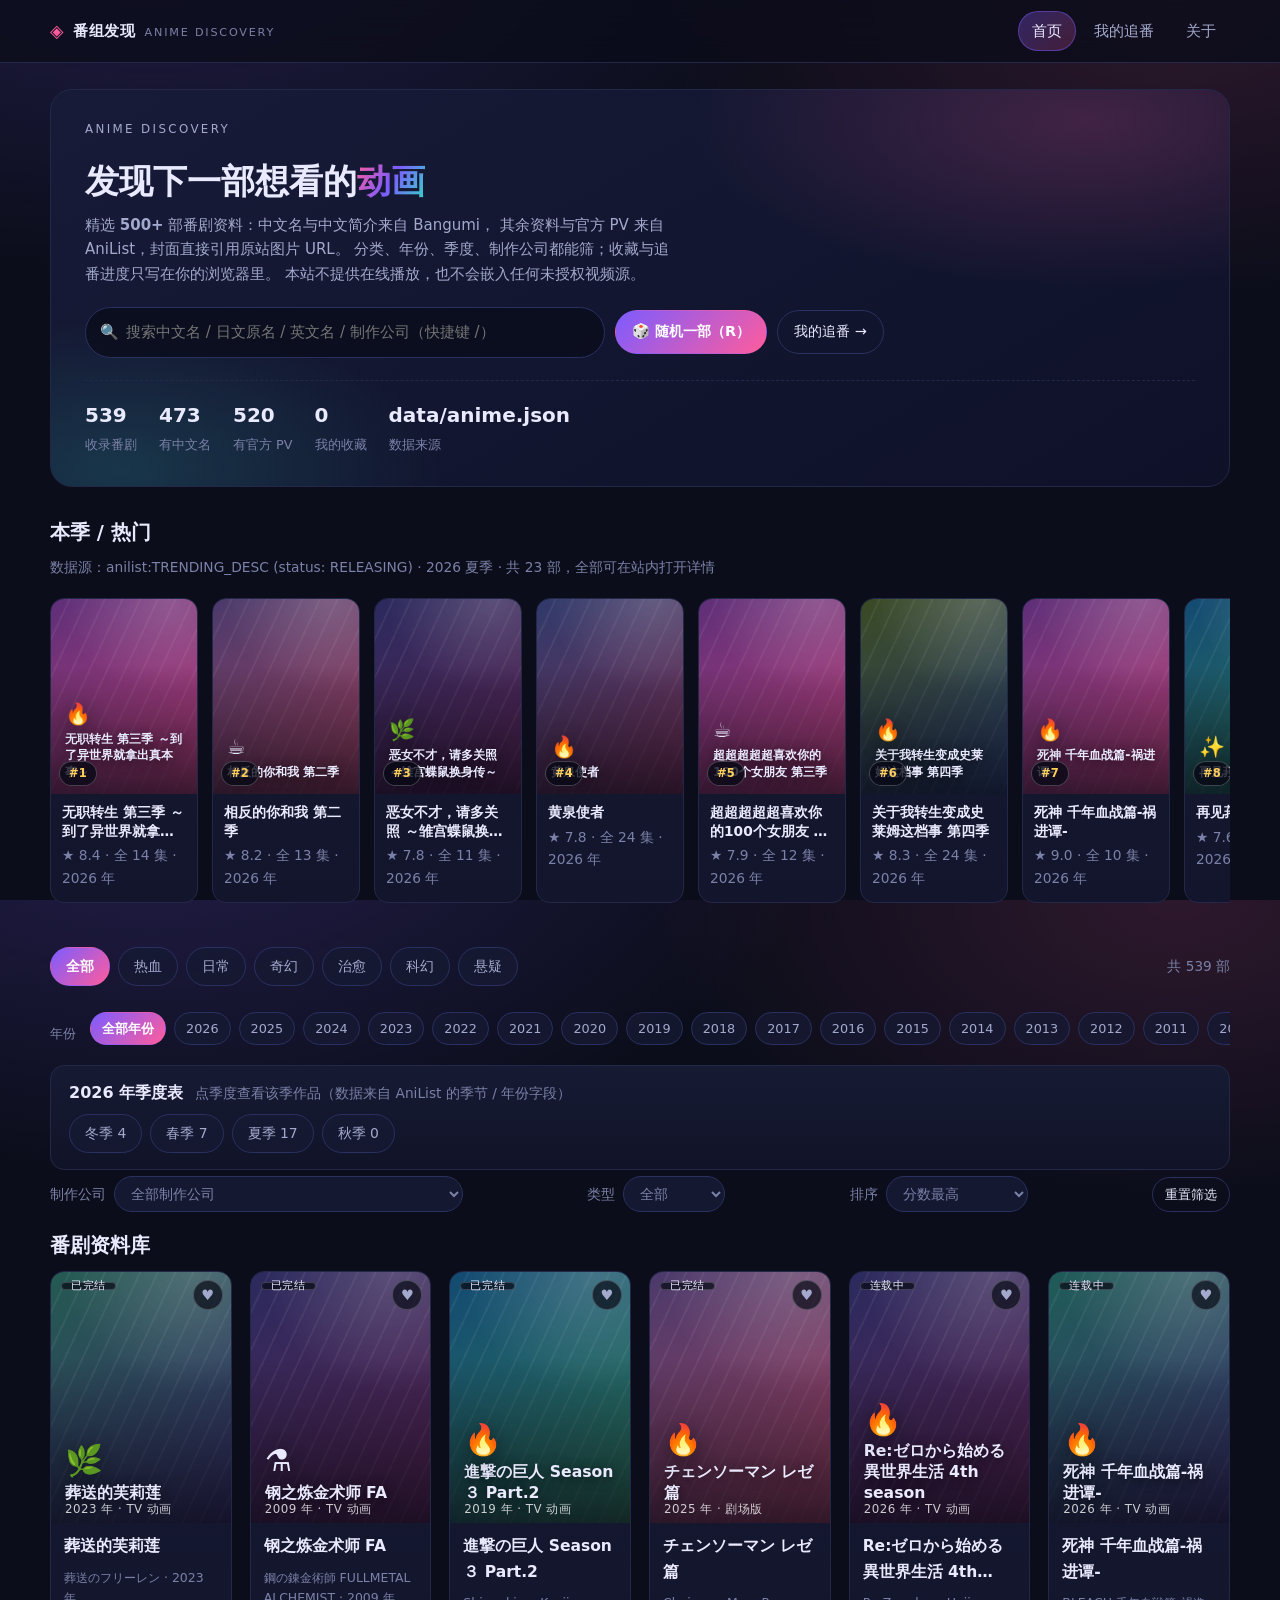
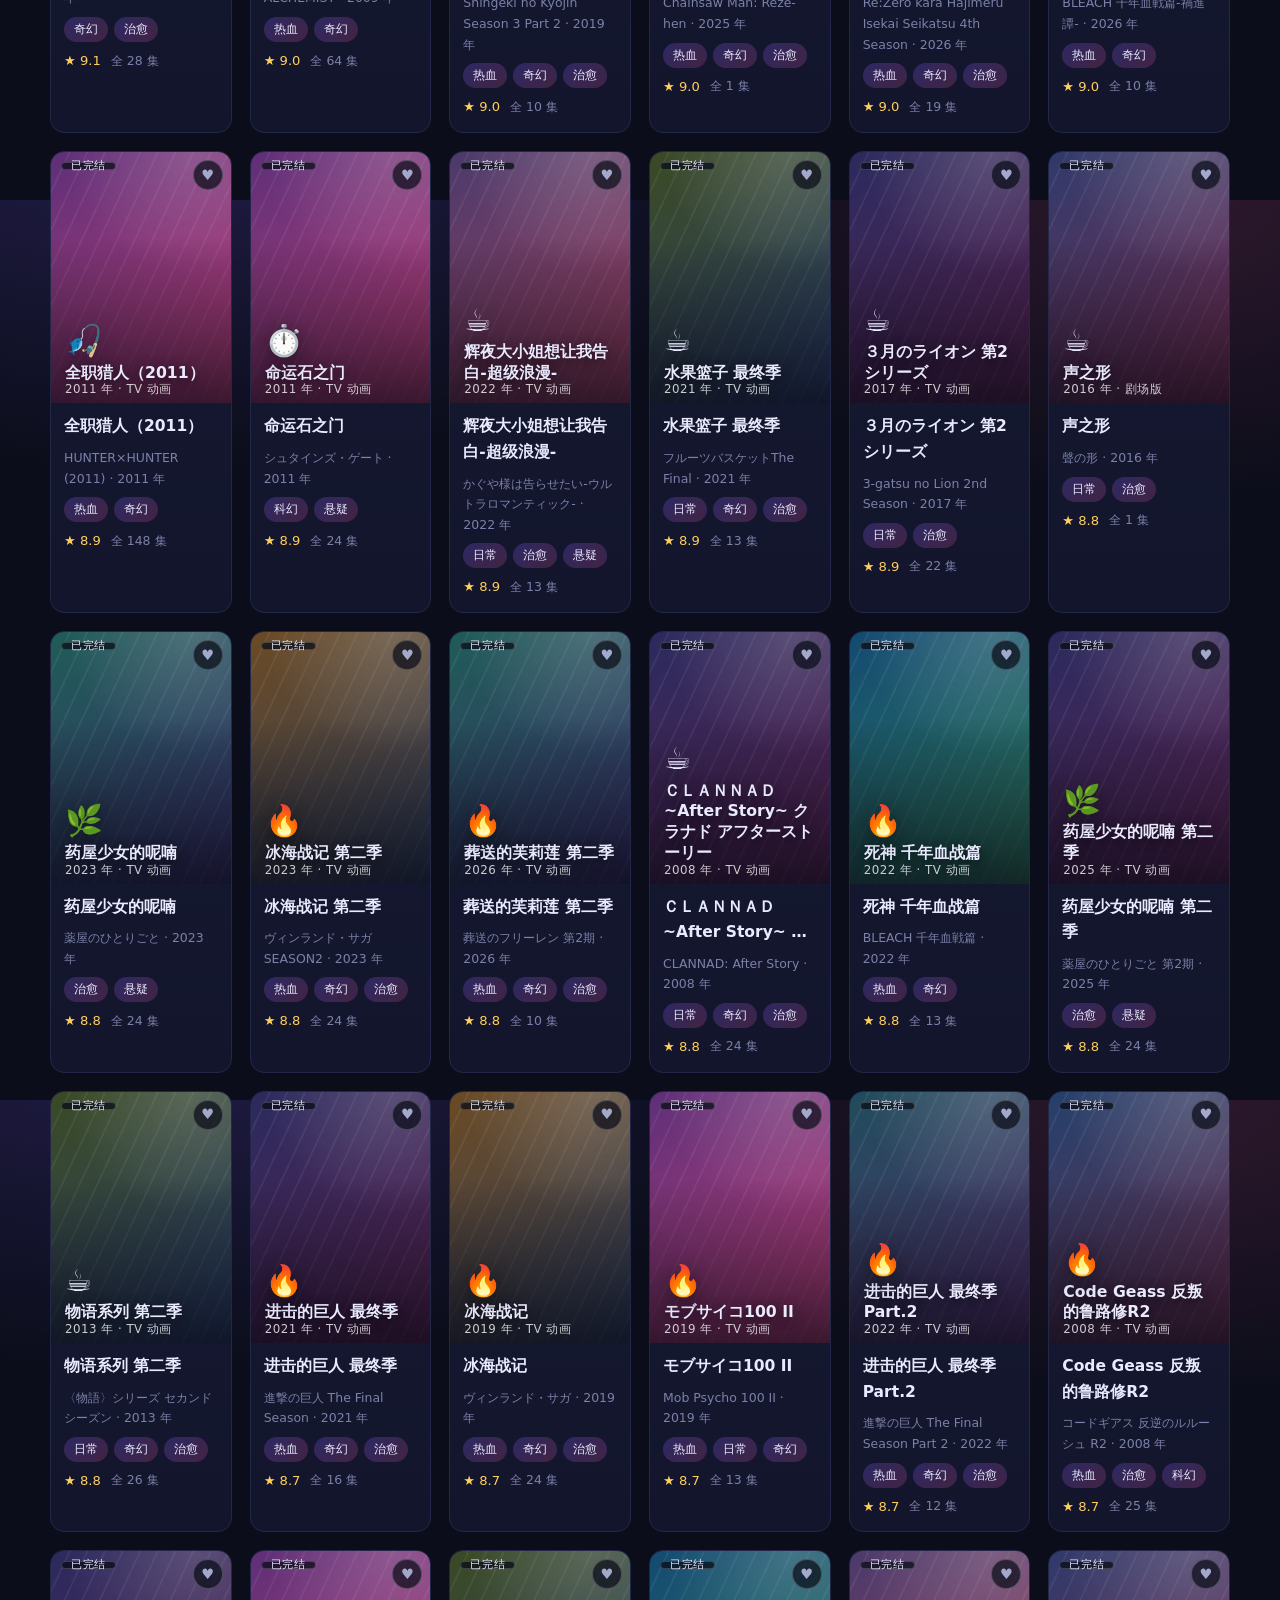
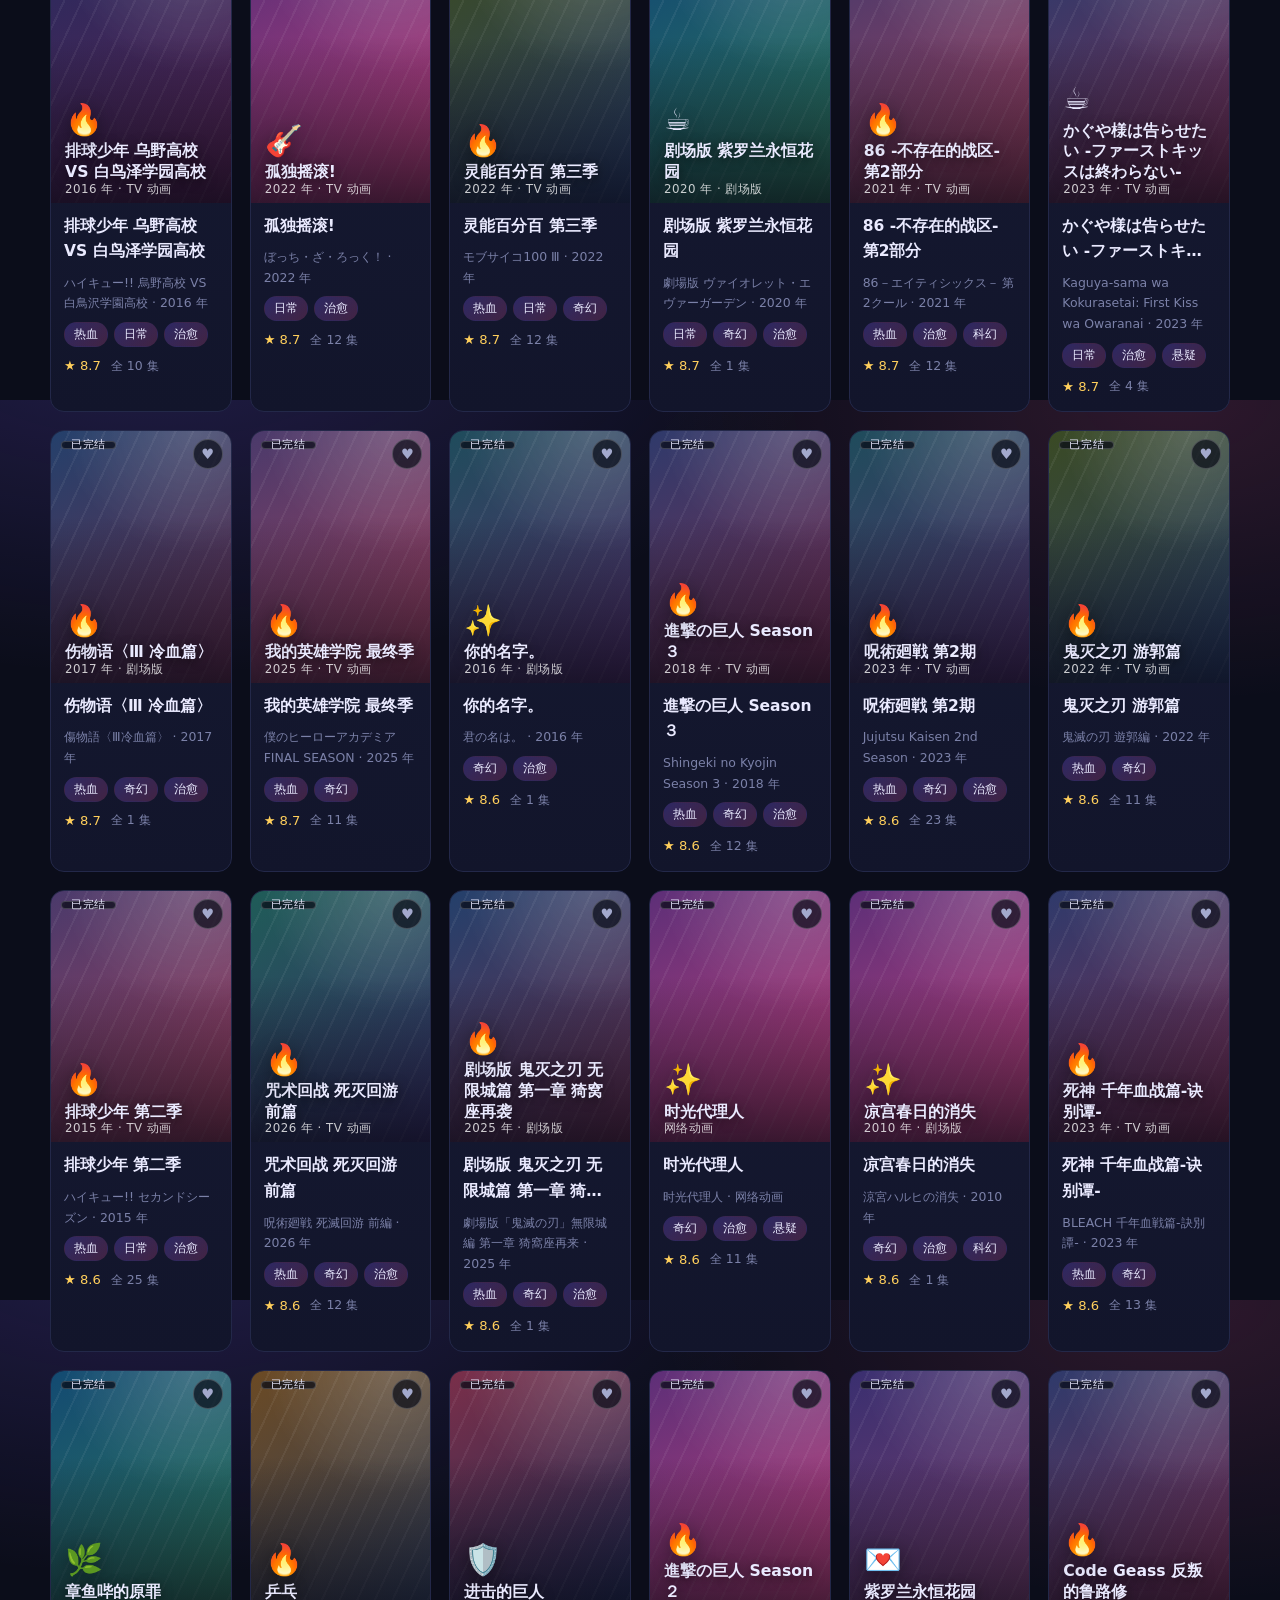
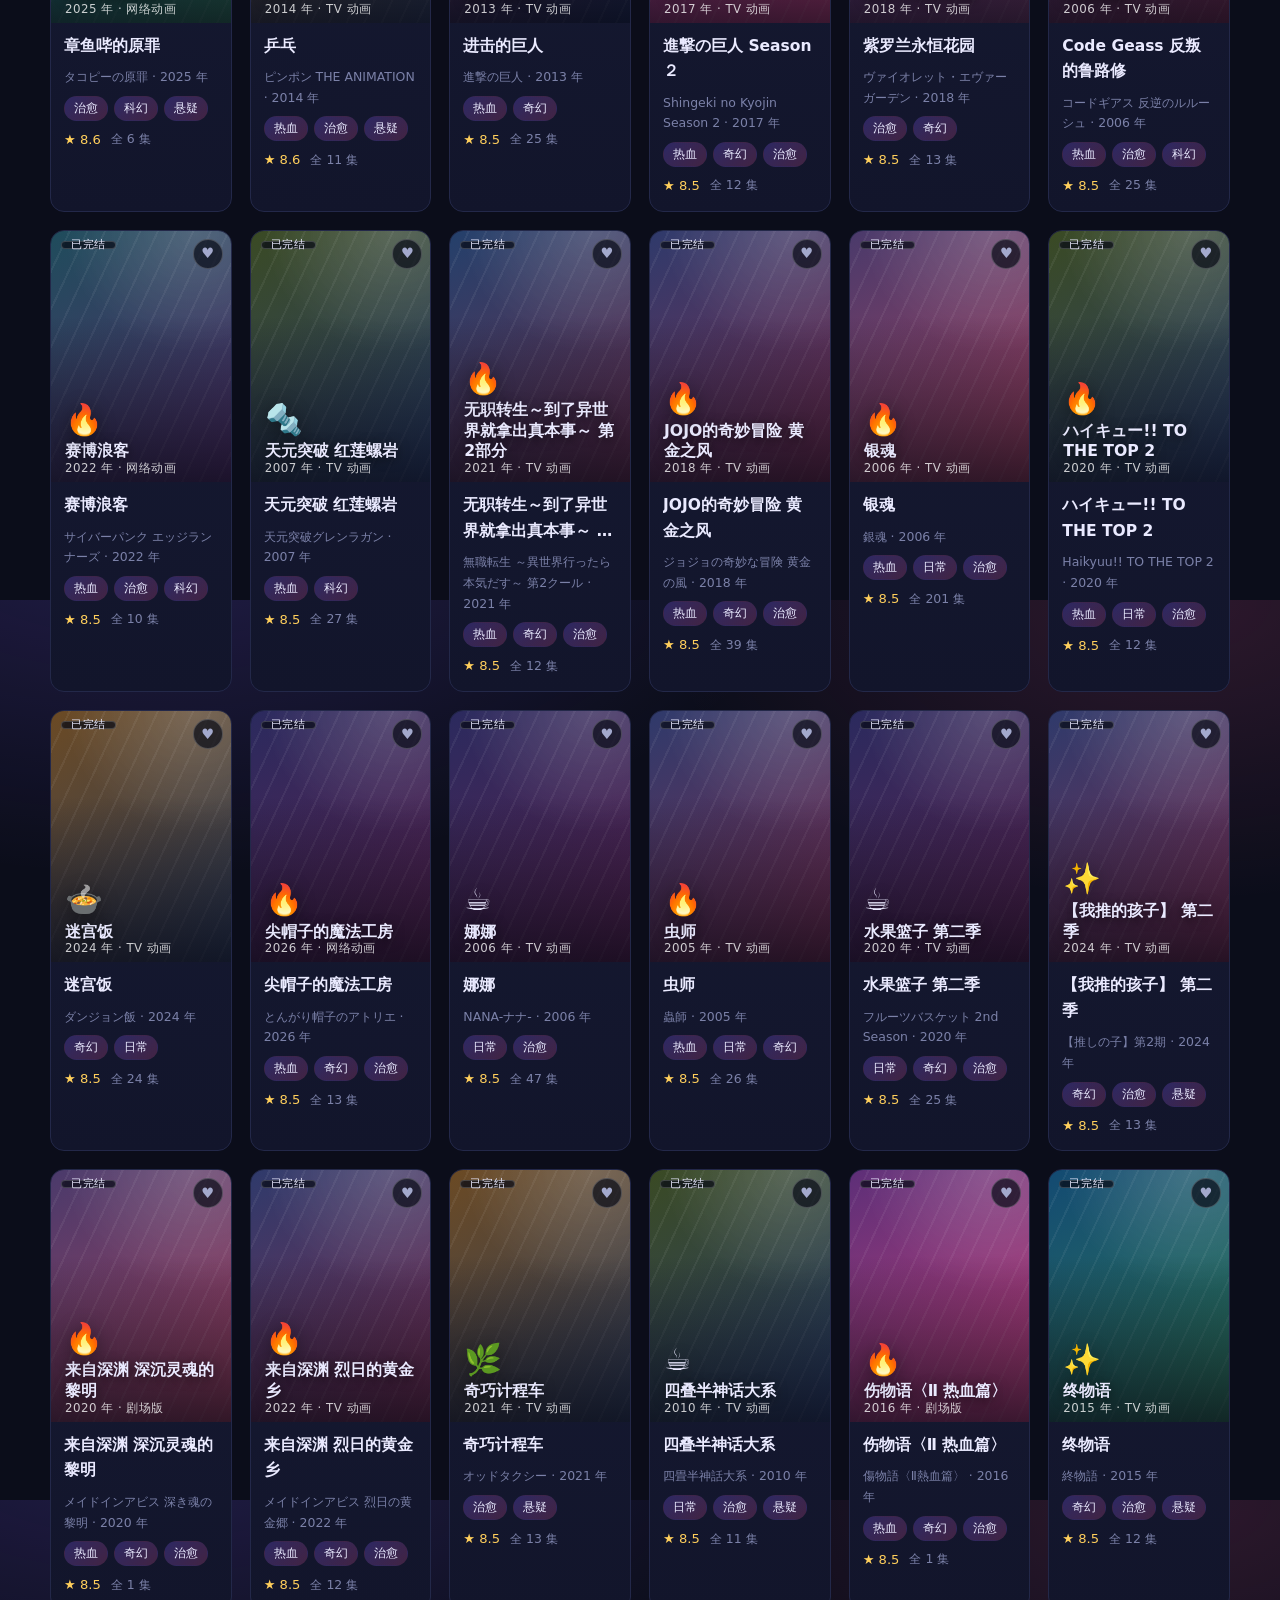
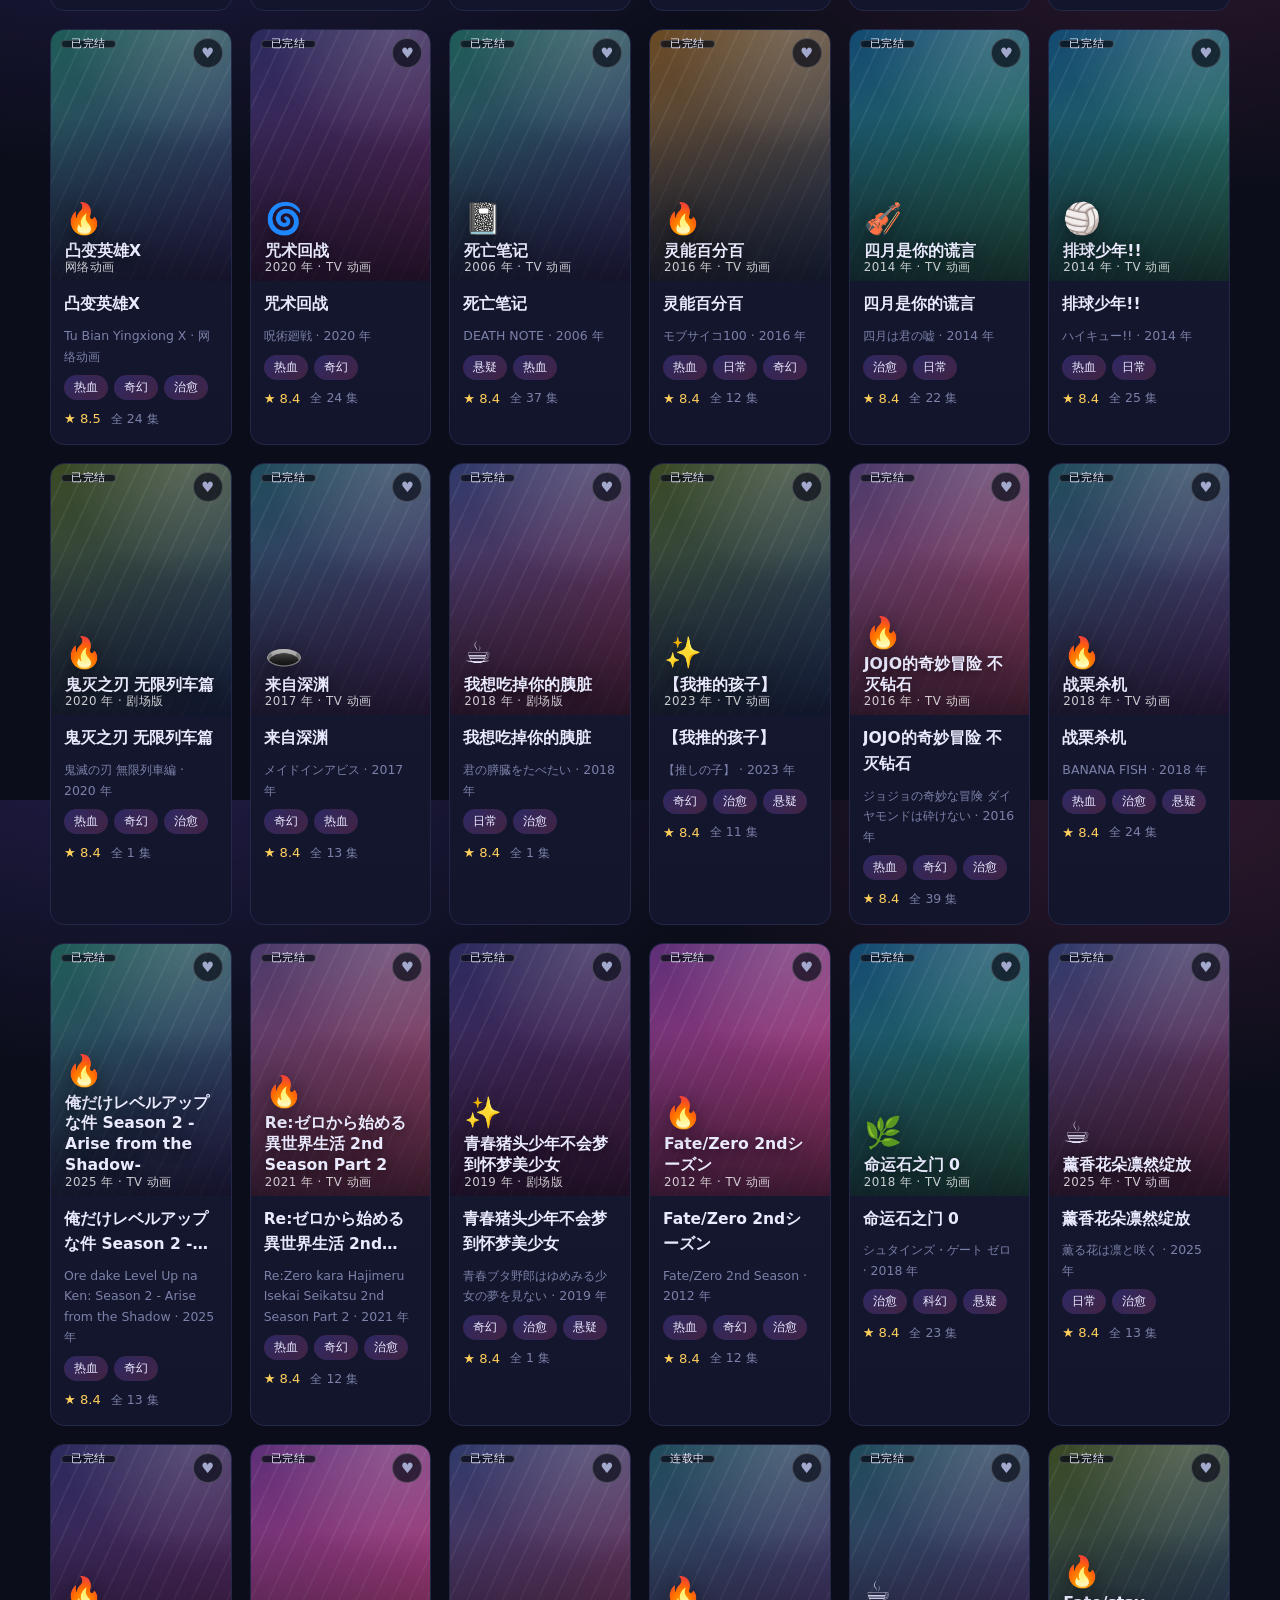
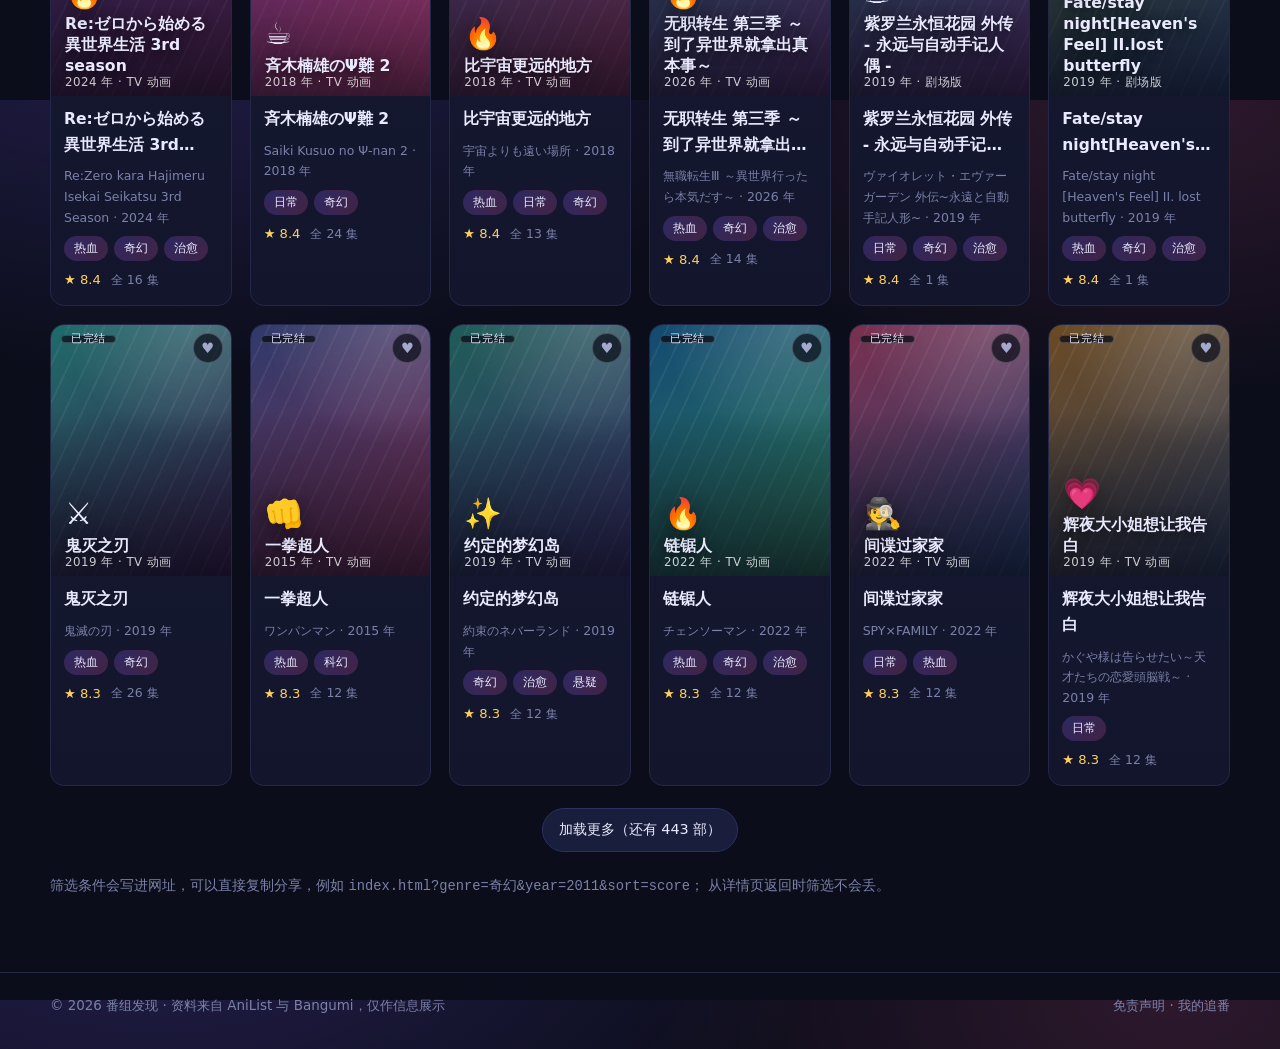
==== outputs/anime-discovery/index.html @ 5e6ad981 "chore: 静态资源加版本号，避免 CDN/浏览器缓存导致新旧资源混用" ====
<!DOCTYPE html>
<html lang="zh-CN">
<head>
<meta charset="utf-8">
<meta name="viewport" content="width=device-width, initial-scale=1">
<title>番组发现 AnimeDiscovery · 动漫发现与追番记录</title>
<meta name="description" content="纯信息展示的番剧发现站：500+ 部精选番剧资料、本季热门、年份轴与季度表、按分类和制作公司筛选，收藏与追番进度只保存在你自己的浏览器里。资料来自 AniList 与 Bangumi，本站不提供任何在线播放。">
<link rel="stylesheet" href="assets/css/style.css?v=20260914">
<link rel="icon" href="data:image/svg+xml,<svg xmlns='http://www.w3.org/2000/svg' viewBox='0 0 32 32'><text y='26' font-size='26'>🌸</text></svg>">
</head>
<body data-page="home">

<header class="site-header">
  <div class="wrap header-inner">
    <a class="brand" href="index.html">
      <span class="brand-mark">◈</span>番组发现
      <span class="brand-sub">Anime Discovery</span>
    </a>
    <nav class="site-nav" aria-label="主导航">
      <a href="index.html" data-nav="home">首页</a>
      <a href="mylist.html" data-nav="mylist">我的追番<span class="mylist-badge" data-fav-count style="display:none">0</span></a>
      <a href="about.html" data-nav="about">关于</a>
    </nav>
  </div>
</header>

<main class="wrap">

  <section class="hero">
    <p class="eyebrow">Anime Discovery</p>
    <h1>发现下一部想看的<span>动画</span></h1>
    <p>
      精选 <strong id="statTotalInline">500+</strong> 部番剧资料：中文名与中文简介来自 Bangumi，
      其余资料与官方 PV 来自 AniList，封面直接引用原站图片 URL。
      分类、年份、季度、制作公司都能筛；收藏与追番进度只写在你的浏览器里。
      本站不提供在线播放，也不会嵌入任何未授权视频源。
    </p>

    <div class="search-row">
      <div class="search-box" id="searchBox">
        <span class="icon" aria-hidden="true">🔍</span>
        <input id="searchInput" type="search" autocomplete="off"
               placeholder="搜索中文名 / 日文原名 / 英文名 / 制作公司（快捷键 /）" aria-label="搜索番剧">
        <button class="search-clear" id="searchClear" type="button" aria-label="清除搜索">✕</button>
      </div>
      <button class="btn btn-primary" id="randomBtn" type="button">🎲 随机一部（R）</button>
      <a class="btn btn-ghost" href="mylist.html">我的追番 →</a>
    </div>

    <div class="hero-stats">
      <div><strong id="statTotal">—</strong><span>收录番剧</span></div>
      <div><strong id="statCn">—</strong><span>有中文名</span></div>
      <div><strong id="statPv">—</strong><span>有官方 PV</span></div>
      <div><strong id="statFav">0</strong><span>我的收藏</span></div>
      <div><strong id="statData">—</strong><span>数据来源</span></div>
    </div>
  </section>

  <section id="trendingSection" hidden>
    <div class="section-head">
      <div>
        <h2>本季 / 热门</h2>
        <p class="faint" id="trendingMeta">—</p>
      </div>
    </div>
    <div class="trend-strip" id="trendingStrip"></div>
  </section>

  <section id="continueSection" hidden>
    <div class="section-head">
      <div>
        <h2>继续看</h2>
        <p class="faint">按最近的观看进度排序</p>
      </div>
      <a class="btn btn-sm btn-ghost" href="mylist.html">全部进度</a>
    </div>
    <div class="mylist-grid" id="continueGrid"></div>
  </section>

  <section class="browse">
    <div class="toolbar">
      <div class="chips" id="categoryChips" role="group" aria-label="分类筛选"></div>
      <div class="select-wrap">
        <span id="resultCount">—</span>
      </div>
    </div>

    <div class="toolbar">
      <div class="chip-row-label">年份</div>
      <div class="chips chips-scroll" id="yearAxis" role="group" aria-label="按年份筛选"></div>
    </div>

    <div class="season-board card" id="seasonBoard" hidden>
      <div class="season-board-head">
        <h3 id="seasonBoardTitle">季度表</h3>
        <span class="faint">点季度查看该季作品（数据来自 AniList 的季节 / 年份字段）</span>
      </div>
      <div class="chips" id="seasonChips" role="group" aria-label="按季度筛选"></div>
    </div>

    <div class="toolbar toolbar-filters">
      <div class="select-wrap">
        <label class="faint" for="studioSelect">制作公司</label>
        <select id="studioSelect"><option value="">全部制作公司</option></select>
      </div>
      <div class="select-wrap">
        <label class="faint" for="formatSelect">类型</label>
        <select id="formatSelect">
          <option value="">全部</option>
          <option value="TV">TV 动画</option>
          <option value="MOVIE">剧场版</option>
          <option value="ONA">网络动画</option>
        </select>
      </div>
      <div class="select-wrap">
        <label class="faint" for="sortSelect">排序</label>
        <select id="sortSelect">
          <option value="score">分数最高</option>
          <option value="popularity">热度最高</option>
          <option value="year-desc">年份（新→旧）</option>
          <option value="year-asc">年份（旧→新）</option>
          <option value="name">名称（中文）</option>
          <option value="episodes">集数最多</option>
        </select>
      </div>
      <button class="btn btn-sm btn-ghost" id="resetBtn" type="button">重置筛选</button>
    </div>
  </section>

  <h2 class="section-head" style="margin:22px 0 12px">番剧资料库</h2>
  <div class="poster-grid" id="posterGrid" aria-live="polite"></div>
  <div class="load-more-wrap">
    <button class="btn" id="loadMoreBtn" type="button" hidden>加载更多</button>
  </div>

  <p class="faint" style="margin-top:22px">
    筛选条件会写进网址，可以直接复制分享，例如
    <code>index.html?genre=奇幻&amp;year=2011&amp;sort=score</code>；
    从详情页返回时筛选不会丢。
  </p>
</main>

<footer class="site-footer">
  <div class="wrap footer-inner">
    <span>© <span data-year>2026</span> 番组发现 · 资料来自 AniList 与 Bangumi，仅作信息展示</span>
    <span><a href="about.html">免责声明</a> · <a href="mylist.html">我的追番</a></span>
  </div>
</footer>

<script src="assets/js/data.js?v=20260914"></script>
<script src="assets/js/store.js?v=20260914"></script>
<script src="assets/js/ui.js?v=20260914"></script>
<script src="assets/js/home.js?v=20260914"></script>
</body>
</html>
---- outputs/anime-discovery/assets/css/style.css ----
/* ==========================================================================
   番组发现 AnimeDiscovery —— 深色二次元风格样式表
   仅本地资源，无外链字体/图片。动画克制，尊重 prefers-reduced-motion。
   ========================================================================== */

:root {
  --bg: #0b0d1a;
  --bg-soft: #111428;
  --panel: #161a33;
  --panel-2: #1c2142;
  --line: #2a3060;
  --line-soft: #232849;
  --text: #eaeaff;
  --text-dim: #a3a9cd;
  --text-faint: #7b81a8;
  --accent: #7c5cff;
  --accent-2: #ff5c9d;
  --accent-3: #35d6c8;
  --warn: #ffcf5c;
  --radius-s: 8px;
  --radius: 14px;
  --radius-l: 22px;
  --shadow: 0 18px 40px rgba(4, 6, 20, 0.55);
  --maxw: 1180px;
}

* { box-sizing: border-box; }

html, body { height: 100%; }

body {
  margin: 0;
  background:
    radial-gradient(1100px 620px at 12% -12%, rgba(124, 92, 255, 0.22), transparent 62%),
    radial-gradient(900px 520px at 92% 0%, rgba(255, 92, 157, 0.14), transparent 58%),
    var(--bg);
  color: var(--text);
  font-family: "PingFang SC", "Hiragino Sans GB", "Microsoft YaHei", "Noto Sans SC",
    system-ui, -apple-system, "Segoe UI", sans-serif;
  font-size: 15px;
  line-height: 1.65;
  -webkit-font-smoothing: antialiased;
}

a { color: inherit; text-decoration: none; }
img { max-width: 100%; display: block; }
button, input, select { font: inherit; color: inherit; }

.wrap { width: min(100% - 32px, var(--maxw)); margin: 0 auto; }

/* --------------------------------- 顶栏 -------------------------------- */

.site-header {
  position: sticky;
  top: 0;
  z-index: 24;
  backdrop-filter: blur(14px);
  background: rgba(11, 13, 26, 0.82);
  border-bottom: 1px solid var(--line-soft);
}

.header-inner {
  display: flex;
  align-items: center;
  justify-content: space-between;
  gap: 16px;
  min-height: 62px;
}

.brand {
  display: flex;
  align-items: baseline;
  gap: 9px;
  font-weight: 700;
  letter-spacing: 0.04em;
}

.brand-mark {
  color: var(--accent-2);
  font-size: 1.1rem;
  transform: translateY(1px);
}

.brand-sub {
  font-size: 0.7rem;
  font-weight: 500;
  letter-spacing: 0.16em;
  text-transform: uppercase;
  color: var(--text-faint);
}

.site-nav {
  display: flex;
  align-items: center;
  gap: 4px;
  flex-wrap: wrap;
}

.site-nav a {
  padding: 7px 13px;
  border-radius: 999px;
  color: var(--text-dim);
  font-size: 0.92rem;
  border: 1px solid transparent;
  transition: color 0.16s ease, background 0.16s ease, border-color 0.16s ease;
}

.site-nav a:hover { color: var(--text); background: rgba(124, 92, 255, 0.14); }

.site-nav a.active {
  color: var(--text);
  background: linear-gradient(135deg, rgba(124, 92, 255, 0.32), rgba(255, 92, 157, 0.22));
  border-color: rgba(124, 92, 255, 0.45);
}

.mylist-badge {
  display: inline-block;
  min-width: 18px;
  padding: 0 5px;
  margin-left: 6px;
  border-radius: 999px;
  background: var(--accent-2);
  color: #1a0a17;
  font-size: 0.72rem;
  font-weight: 700;
  text-align: center;
  line-height: 17px;
}

/* --------------------------------- 通用 -------------------------------- */

main { padding: 26px 0 60px; }

.eyebrow {
  font-size: 0.74rem;
  letter-spacing: 0.2em;
  text-transform: uppercase;
  color: var(--accent-3);
  margin: 0 0 8px;
}

h1, h2, h3 { line-height: 1.25; margin: 0 0 10px; }
h1 { font-size: clamp(1.5rem, 3.4vw, 2.15rem); }
h2 { font-size: 1.22rem; }
h3 { font-size: 1rem; }

.muted { color: var(--text-dim); }
.faint { color: var(--text-faint); font-size: 0.86rem; }

.section-head {
  display: flex;
  align-items: flex-end;
  justify-content: space-between;
  gap: 14px;
  flex-wrap: wrap;
  margin: 34px 0 16px;
}

.section-head p { margin: 0; }

.card {
  background: linear-gradient(180deg, var(--panel), var(--bg-soft));
  border: 1px solid var(--line-soft);
  border-radius: var(--radius);
  padding: 18px;
}

/* --------------------------------- 按钮 -------------------------------- */

.btn {
  display: inline-flex;
  align-items: center;
  justify-content: center;
  gap: 7px;
  padding: 9px 16px;
  border-radius: 999px;
  border: 1px solid var(--line);
  background: rgba(28, 33, 66, 0.85);
  color: var(--text);
  cursor: pointer;
  font-size: 0.9rem;
  transition: transform 0.14s ease, border-color 0.14s ease, background 0.14s ease;
}

.btn:hover { border-color: var(--accent); background: rgba(124, 92, 255, 0.2); }
.btn:active { transform: translateY(1px); }

.btn-primary {
  background: linear-gradient(135deg, var(--accent), var(--accent-2));
  border-color: transparent;
  color: #fff;
  font-weight: 600;
}

.btn-primary:hover { background: linear-gradient(135deg, #8f73ff, #ff74ae); }

.btn-ghost { background: transparent; }
.btn-danger:hover { border-color: #ff6b8a; background: rgba(255, 107, 138, 0.16); }
.btn-sm { padding: 6px 12px; font-size: 0.82rem; }

/* --------------------------------- 首页 Hero ---------------------------- */

.hero {
  position: relative;
  border: 1px solid var(--line-soft);
  border-radius: var(--radius-l);
  padding: 30px clamp(18px, 3vw, 34px);
  background:
    radial-gradient(620px 260px at 88% 8%, rgba(255, 92, 157, 0.2), transparent 64%),
    radial-gradient(520px 240px at 6% 96%, rgba(53, 214, 200, 0.16), transparent 62%),
    linear-gradient(150deg, #171b38, #0e1128);
  overflow: hidden;
}

.hero h1 span {
  background: linear-gradient(120deg, var(--accent-2), var(--accent), var(--accent-3));
  -webkit-background-clip: text;
  background-clip: text;
  color: transparent;
}

.hero p { max-width: 62ch; margin: 0 0 20px; color: var(--text-dim); }

.search-row {
  display: flex;
  gap: 10px;
  flex-wrap: wrap;
  align-items: center;
}

.search-box {
  position: relative;
  flex: 1 1 320px;
  max-width: 520px;
}

.search-box input {
  width: 100%;
  padding: 12px 42px 12px 40px;
  border-radius: 999px;
  border: 1px solid var(--line);
  background: rgba(9, 11, 24, 0.75);
  outline: none;
  transition: border-color 0.16s ease, box-shadow 0.16s ease;
}

.search-box input:focus {
  border-color: var(--accent);
  box-shadow: 0 0 0 3px rgba(124, 92, 255, 0.22);
}

.search-box .icon {
  position: absolute;
  left: 15px;
  top: 50%;
  transform: translateY(-50%);
  color: var(--text-faint);
  pointer-events: none;
}

.search-clear {
  position: absolute;
  right: 8px;
  top: 50%;
  transform: translateY(-50%);
  width: 28px;
  height: 28px;
  border-radius: 50%;
  border: none;
  background: transparent;
  color: var(--text-faint);
  cursor: pointer;
  display: none;
}

.search-clear:hover { color: var(--text); background: rgba(255, 255, 255, 0.08); }
.search-box.has-value .search-clear { display: block; }

.hero-stats {
  display: flex;
  gap: 22px;
  flex-wrap: wrap;
  margin-top: 22px;
  padding-top: 18px;
  border-top: 1px dashed var(--line-soft);
}

.hero-stats div strong { display: block; font-size: 1.25rem; }
.hero-stats div span { font-size: 0.8rem; color: var(--text-faint); }

/* -------------------------------- 筛选条 -------------------------------- */

.toolbar {
  display: flex;
  align-items: center;
  justify-content: space-between;
  gap: 14px;
  flex-wrap: wrap;
  margin: 26px 0 12px;
}

.chips { display: flex; gap: 8px; flex-wrap: wrap; }

.chip {
  padding: 7px 15px;
  border-radius: 999px;
  border: 1px solid var(--line);
  background: rgba(22, 26, 51, 0.8);
  color: var(--text-dim);
  cursor: pointer;
  font-size: 0.87rem;
  transition: color 0.16s ease, border-color 0.16s ease, background 0.16s ease;
}

.chip:hover { color: var(--text); border-color: var(--accent); }

.chip[aria-pressed="true"] {
  color: #fff;
  font-weight: 600;
  border-color: transparent;
  background: linear-gradient(135deg, var(--accent), var(--accent-2));
}

.select-wrap { display: flex; align-items: center; gap: 8px; font-size: 0.85rem; color: var(--text-faint); }

select {
  padding: 8px 12px;
  border-radius: 999px;
  border: 1px solid var(--line);
  background: rgba(22, 26, 51, 0.9);
  cursor: pointer;
}

/* -------------------------------- 海报墙 -------------------------------- */

.poster-grid {
  display: grid;
  grid-template-columns: repeat(auto-fill, minmax(178px, 1fr));
  gap: 18px;
  margin-top: 6px;
}

.poster-card {
  display: flex;
  flex-direction: column;
  border-radius: var(--radius);
  border: 1px solid var(--line-soft);
  background: linear-gradient(180deg, var(--panel), #12152b);
  overflow: hidden;
  transition: transform 0.18s ease, border-color 0.18s ease, box-shadow 0.18s ease;
}

.poster-card:hover {
  transform: translateY(-4px);
  border-color: rgba(124, 92, 255, 0.6);
  box-shadow: var(--shadow);
}

.poster-card .cover { position: relative; }

.cover-wrap { position: relative; display: block; line-height: 0; }
.cover-link { display: block; }

.cover {
  position: relative;
  aspect-ratio: 3 / 4.2;
  overflow: hidden;
  isolation: isolate;
  background: #131730;
}

/* 文字兜底封面：离线或图片 404 时显示的渐变 + 标题 */
.cover-fallback {
  position: absolute;
  inset: 0;
  display: flex;
  flex-direction: column;
  justify-content: flex-end;
  gap: 6px;
  padding: 14px;
  z-index: 0;
}

.cover-fallback::before {
  content: "";
  position: absolute;
  inset: 0;
  background:
    repeating-linear-gradient(115deg, rgba(255, 255, 255, 0.07) 0 2px, transparent 2px 16px),
    radial-gradient(120% 80% at 80% 0%, rgba(255, 255, 255, 0.24), transparent 60%);
  mix-blend-mode: screen;
  opacity: 0.75;
  z-index: -1;
}

.cover-fallback::after {
  content: "";
  position: absolute;
  inset: 0;
  background: linear-gradient(180deg, transparent 34%, rgba(6, 7, 18, 0.72) 100%);
  z-index: -1;
}

/* 真实封面图（远程 URL，本站不下载图片文件） */
.cover-img {
  position: absolute;
  inset: 0;
  width: 100%;
  height: 100%;
  object-fit: cover;
  object-position: center top;
  z-index: 1;
}

/* 图片加载成功后只留渐变底色，隐藏占位文字，避免文字压在海报上 */
.cover.has-image .cover-fallback > * { display: none; }

.cover.has-image .cover-fallback::after {
  background: linear-gradient(180deg, rgba(6, 7, 18, 0.28) 0%, transparent 26%, transparent 62%, rgba(6, 7, 18, 0.62) 100%);
}

.cover-emoji {
  font-size: 1.9rem;
  line-height: 1;
  filter: drop-shadow(0 4px 10px rgba(0, 0, 0, 0.45));
}

.cover-title {
  font-weight: 700;
  font-size: 0.98rem;
  line-height: 1.32;
  text-shadow: 0 2px 12px rgba(0, 0, 0, 0.6);
}

.cover-meta { font-size: 0.74rem; color: rgba(255, 255, 255, 0.78); letter-spacing: 0.04em; }

.cover-tag {
  position: absolute;
  top: 10px;
  left: 10px;
  z-index: 3;
  padding: 3px 9px;
  border-radius: 999px;
  background: rgba(8, 10, 22, 0.72);
  border: 1px solid rgba(255, 255, 255, 0.18);
  font-size: 0.7rem;
  letter-spacing: 0.06em;
}

.cover-fav {
  position: absolute;
  top: 8px;
  right: 8px;
  z-index: 4;
  width: 30px;
  height: 30px;
  border-radius: 50%;
  border: 1px solid rgba(255, 255, 255, 0.2);
  background: rgba(8, 10, 22, 0.7);
  color: var(--text-dim);
  cursor: pointer;
  font-size: 0.9rem;
  line-height: 1;
}

.cover-fav:hover { color: var(--accent-2); border-color: var(--accent-2); }
.cover-fav[aria-pressed="true"] { color: var(--accent-2); border-color: var(--accent-2); background: rgba(255, 92, 157, 0.18); }

.poster-body { padding: 11px 13px 14px; display: flex; flex-direction: column; gap: 8px; flex: 1; }

.poster-title {
  font-weight: 600;
  font-size: 0.97rem;
  display: -webkit-box;
  -webkit-line-clamp: 2;
  -webkit-box-orient: vertical;
  overflow: hidden;
}

.poster-sub { font-size: 0.78rem; color: var(--text-faint); }

.tag-row { display: flex; gap: 6px; flex-wrap: wrap; }

.tag {
  font-size: 0.72rem;
  padding: 2px 9px;
  border-radius: 999px;
  border: 1px solid var(--line);
  color: var(--text-dim);
  background: rgba(124, 92, 255, 0.1);
}

.tag-cat {
  background: linear-gradient(135deg, rgba(124, 92, 255, 0.26), rgba(255, 92, 157, 0.2));
  color: var(--text);
  border-color: transparent;
}

.rating {
  color: var(--warn);
  font-variant-numeric: tabular-nums;
  font-size: 0.82rem;
}

/* 进度条 */

.progress {
  --pct: 0%;
  position: relative;
  height: 6px;
  border-radius: 999px;
  background: rgba(255, 255, 255, 0.11);
  overflow: hidden;
}

.progress > i {
  position: absolute;
  inset: 0 auto 0 0;
  width: var(--pct);
  border-radius: 999px;
  background: linear-gradient(90deg, var(--accent), var(--accent-2));
}

.progress-line { display: flex; align-items: center; gap: 9px; }
.progress-line .progress { flex: 1; }

/* ------------------------------- 详情页 -------------------------------- */

.detail-hero {
  display: grid;
  grid-template-columns: minmax(0, 268px) minmax(0, 1fr);
  gap: 26px;
  align-items: start;
  padding: 24px;
  border-radius: var(--radius-l);
  border: 1px solid var(--line-soft);
  background:
    radial-gradient(520px 260px at 6% 0%, rgba(124, 92, 255, 0.22), transparent 64%),
    linear-gradient(160deg, #171b38, #0e1128);
}

.detail-cover .cover { border-radius: var(--radius); aspect-ratio: 3 / 4.2; }

.detail-info h1 { margin-bottom: 6px; }

.meta-line {
  display: flex;
  gap: 8px 16px;
  flex-wrap: wrap;
  color: var(--text-faint);
  font-size: 0.86rem;
  margin-bottom: 14px;
}

.synopsis { color: var(--text-dim); margin: 0 0 16px; }

.action-row { display: flex; gap: 10px; flex-wrap: wrap; align-items: center; }

.detail-columns {
  display: grid;
  grid-template-columns: minmax(0, 1.25fr) minmax(0, 1fr);
  gap: 22px;
  margin-top: 22px;
  align-items: start;
}

/* 集数列表 */

.episode-list { list-style: none; margin: 0; padding: 0; display: flex; flex-direction: column; gap: 8px; }

.episode {
  display: flex;
  align-items: center;
  gap: 12px;
  padding: 10px 12px;
  border-radius: var(--radius-s);
  border: 1px solid var(--line-soft);
  background: rgba(18, 21, 43, 0.75);
  cursor: pointer;
  transition: border-color 0.16s ease, background 0.16s ease;
}

.episode:hover { border-color: var(--accent); background: rgba(124, 92, 255, 0.12); }
.episode.watched { border-color: rgba(53, 214, 200, 0.42); background: rgba(53, 214, 200, 0.08); }

.ep-num {
  flex: 0 0 auto;
  width: 42px;
  height: 42px;
  border-radius: 10px;
  display: grid;
  place-items: center;
  font-weight: 700;
  font-size: 0.86rem;
  background: linear-gradient(135deg, rgba(124, 92, 255, 0.4), rgba(255, 92, 157, 0.3));
}

.episode.watched .ep-num { background: linear-gradient(135deg, rgba(53, 214, 200, 0.5), rgba(124, 92, 255, 0.34)); }

.ep-text { flex: 1; min-width: 0; }
.ep-text strong { display: block; font-size: 0.94rem; font-weight: 600; }
.ep-text span { display: block; font-size: 0.8rem; color: var(--text-faint); }

.ep-check {
  flex: 0 0 auto;
  width: 26px;
  height: 26px;
  border-radius: 50%;
  border: 1px solid var(--line);
  display: grid;
  place-items: center;
  font-size: 0.8rem;
  color: transparent;
  background: rgba(255, 255, 255, 0.04);
}

.episode.watched .ep-check { color: #06201d; border-color: transparent; background: var(--accent-3); }

/* 相关推荐 */

.related-grid {
  display: grid;
  grid-template-columns: repeat(auto-fill, minmax(120px, 1fr));
  gap: 12px;
}

.kv { list-style: none; margin: 0; padding: 0; display: flex; flex-direction: column; gap: 9px; }

.kv li {
  display: flex;
  align-items: baseline;
  justify-content: space-between;
  gap: 14px;
  padding-bottom: 8px;
  border-bottom: 1px dashed var(--line-soft);
}

.kv li:last-child { border-bottom: none; padding-bottom: 0; }
.kv li span:first-child { color: var(--text-faint); font-size: 0.84rem; flex: 0 0 auto; }
.kv li span:last-child { text-align: right; }

.ep-actions { display: flex; gap: 8px; flex-wrap: wrap; margin-bottom: 12px; }

.related-card { border-radius: var(--radius-s); overflow: hidden; border: 1px solid var(--line-soft); }
.related-card .cover { aspect-ratio: 3 / 3.6; padding: 10px; }
.related-card .cover-fallback { padding: 10px; }
.related-card .cover-title { font-size: 0.84rem; }
.related-card .cover-emoji { font-size: 1.4rem; }

/* ------------------------------ 我的追番 ------------------------------- */

.mylist-grid {
  display: grid;
  grid-template-columns: repeat(auto-fill, minmax(280px, 1fr));
  gap: 16px;
}

.mylist-item {
  display: flex;
  gap: 14px;
  padding: 14px;
  border-radius: var(--radius);
  border: 1px solid var(--line-soft);
  background: linear-gradient(180deg, var(--panel), #12152b);
}

.mylist-item .thumb {
  flex: 0 0 76px;
  border-radius: 10px;
  overflow: hidden;
}

.mylist-item .thumb .cover { aspect-ratio: 3 / 4.2; padding: 8px; }
.mylist-item .thumb .cover-fallback { padding: 8px; }
.mylist-item .thumb .cover-emoji { font-size: 1.2rem; }
.mylist-item .thumb .cover-title { font-size: 0.62rem; }

.mylist-item .body { flex: 1; min-width: 0; display: flex; flex-direction: column; gap: 8px; }
.mylist-item h3 { margin: 0; font-size: 1rem; }

.item-actions { display: flex; gap: 8px; flex-wrap: wrap; margin-top: auto; }

.stat-row {
  display: grid;
  grid-template-columns: repeat(auto-fit, minmax(150px, 1fr));
  gap: 14px;
  margin: 22px 0 6px;
}

.stat { padding: 14px 16px; border-radius: var(--radius); border: 1px solid var(--line-soft); background: rgba(18, 21, 43, 0.7); }
.stat strong { display: block; font-size: 1.4rem; }
.stat span { font-size: 0.8rem; color: var(--text-faint); }

/* 空状态 */

.empty {
  padding: 42px 20px;
  text-align: center;
  border-radius: var(--radius);
  border: 1px dashed var(--line);
  background: rgba(18, 21, 43, 0.5);
}

.empty p { margin: 6px 0 16px; color: var(--text-dim); }

/* -------------------------------- 关于页 ------------------------------- */

.about-grid { display: grid; grid-template-columns: minmax(0, 1.4fr) minmax(0, 1fr); gap: 20px; align-items: start; }
.about-grid ul { margin: 8px 0 0; padding-left: 20px; color: var(--text-dim); }
.about-grid li { margin-bottom: 7px; }

.notice {
  border-left: 3px solid var(--accent-2);
  background: rgba(255, 92, 157, 0.09);
  padding: 12px 16px;
  border-radius: 0 var(--radius-s) var(--radius-s) 0;
  color: var(--text-dim);
}

.legal-list { list-style: none; margin: 0; padding: 0; display: flex; flex-direction: column; gap: 10px; }

.legal-list li {
  padding: 12px 14px;
  border-radius: var(--radius-s);
  border: 1px solid var(--line-soft);
  background: rgba(18, 21, 43, 0.6);
}

.legal-list strong { display: block; }

/* -------------------------------- 页脚 --------------------------------- */

.site-footer {
  border-top: 1px solid var(--line-soft);
  padding: 22px 0 34px;
  color: var(--text-faint);
  font-size: 0.84rem;
}

.footer-inner { display: flex; justify-content: space-between; gap: 14px; flex-wrap: wrap; }
.footer-inner a:hover { color: var(--text); }

/* --------------------------- 本季 / 热门 区块 --------------------------- */

.trend-strip {
  display: grid;
  grid-auto-flow: column;
  grid-auto-columns: minmax(148px, 1fr);
  gap: 14px;
  overflow-x: auto;
  padding: 4px 4px 14px;
  scroll-snap-type: x proximity;
  scrollbar-width: thin;
}

.trend-card {
  width: 148px;
  border-radius: var(--radius);
  border: 1px solid var(--line-soft);
  background: linear-gradient(180deg, var(--panel), #12152b);
  overflow: hidden;
  scroll-snap-align: start;
  transition: transform 0.18s ease, border-color 0.18s ease;
}

.trend-card:hover { transform: translateY(-3px); border-color: rgba(124, 92, 255, 0.6); }

.trend-link { position: relative; display: block; }
.trend-link .cover { aspect-ratio: 3 / 4; border-radius: 0; }
.trend-link .cover-title { font-size: 0.78rem; }
.trend-link .cover-emoji { font-size: 1.3rem; }

.trend-rank {
  position: absolute;
  left: 8px;
  bottom: 8px;
  z-index: 3;
  padding: 2px 9px;
  border-radius: 999px;
  background: rgba(8, 10, 22, 0.78);
  border: 1px solid rgba(255, 255, 255, 0.22);
  font-size: 0.72rem;
  font-weight: 700;
  color: var(--warn);
}

.trend-body { padding: 9px 11px 12px; display: flex; flex-direction: column; gap: 4px; }

.trend-title {
  font-size: 0.86rem;
  font-weight: 600;
  line-height: 1.35;
  display: -webkit-box;
  -webkit-line-clamp: 2;
  -webkit-box-orient: vertical;
  overflow: hidden;
}

.trend-hint { color: var(--accent-3); }

/* ------------------------------ 简介区块 -------------------------------- */

.synopsis-block { margin: 16px 0 4px; }
.synopsis-block h3 { margin: 14px 0 6px; font-size: 0.94rem; color: var(--text); }
.synopsis-block h3:first-child { margin-top: 0; }

.summary-zh {
  padding: 12px 14px;
  border-radius: var(--radius-s);
  border: 1px solid rgba(124, 92, 255, 0.35);
  background: rgba(124, 92, 255, 0.1);
}

.summary-zh p { margin: 0 0 6px; color: var(--text); }
.summary-zh p.faint { margin: 0; }

.synopsis { color: var(--text-dim); margin: 0 0 8px; }

.synopsis-clamped {
  display: -webkit-box;
  -webkit-line-clamp: 6;
  -webkit-box-orient: vertical;
  overflow: hidden;
}

/* --------------------------- 追番状态与进度 ----------------------------- */

.status-wrap { display: flex; align-items: center; gap: 8px; }
.status-wrap .faint { font-size: 0.8rem; }

.status-select {
  padding: 7px 12px;
  border-radius: 999px;
  border: 1px solid var(--line);
  background: rgba(22, 26, 51, 0.9);
  font-size: 0.85rem;
  cursor: pointer;
}

.track-row { display: flex; align-items: center; gap: 10px; flex-wrap: wrap; }

.status-tag { border-color: transparent; font-weight: 600; }
.status-watching { background: rgba(53, 214, 200, 0.2); color: #8ff3e8; }
.status-completed { background: rgba(124, 92, 255, 0.26); color: #cfc3ff; }
.status-planned { background: rgba(255, 207, 92, 0.18); color: var(--warn); }

/* ------------------------------ 外链按钮 -------------------------------- */

.link-row { display: flex; gap: 10px; flex-wrap: wrap; margin-top: 12px; }

.btn-ext {
  border-color: rgba(53, 214, 200, 0.42);
  background: rgba(53, 214, 200, 0.1);
}

.btn-ext:hover { border-color: var(--accent-3); background: rgba(53, 214, 200, 0.2); }

.meta-row { display: flex; align-items: center; gap: 10px; flex-wrap: wrap; }

.related-title {
  padding: 8px 10px 10px;
  font-size: 0.82rem;
  line-height: 1.35;
  display: -webkit-box;
  -webkit-line-clamp: 2;
  -webkit-box-orient: vertical;
  overflow: hidden;
}

/* ------------------------- 浏览 / 筛选 / 骨架屏 -------------------------- */

.browse { margin-top: 30px; }

.chip-sm { padding: 5px 11px; font-size: 0.8rem; }

.chip-row-label {
  flex: 0 0 auto;
  font-size: 0.82rem;
  color: var(--text-faint);
  padding-top: 6px;
}

.chips-scroll {
  flex: 1;
  flex-wrap: nowrap;
  overflow-x: auto;
  padding-bottom: 6px;
  scrollbar-width: thin;
}

.chips-scroll .chip { flex: 0 0 auto; }

.season-board { margin-top: 14px; padding: 16px 18px; }

.season-board-head {
  display: flex;
  align-items: baseline;
  gap: 12px;
  flex-wrap: wrap;
  margin-bottom: 10px;
}

.season-board-head h3 { margin: 0; }

.toolbar-filters { margin-top: 6px; gap: 16px; }

.load-more-wrap { display: flex; justify-content: center; margin: 22px 0 6px; }

.stat-row-6 { grid-template-columns: repeat(auto-fit, minmax(120px, 1fr)); }

.chip-row { display: flex; gap: 10px; flex-wrap: wrap; margin: 12px 0; }

.share-area {
  width: 100%;
  margin-top: 10px;
  padding: 12px 14px;
  border-radius: var(--radius-s);
  border: 1px solid var(--line);
  background: rgba(9, 11, 24, 0.7);
  color: var(--text-dim);
  font-family: ui-monospace, SFMono-Regular, Menlo, monospace;
  font-size: 0.78rem;
  resize: vertical;
}

.data-message { margin: 10px 0 0; font-size: 0.86rem; }
.data-message.ok { color: var(--accent-3); }
.data-message.warn { color: var(--warn); }
.data-message.err { color: #ff8ba7; }

/* 骨架屏：不闪烁，静态浅色块 */
.skeleton {
  background: linear-gradient(180deg, rgba(255, 255, 255, 0.07), rgba(255, 255, 255, 0.04));
  border-radius: var(--radius-s);
}

.skeleton-card { pointer-events: none; }
.skeleton-cover { aspect-ratio: 3 / 4.2; border-radius: 0; }
.skeleton-line { height: 12px; margin-bottom: 8px; }
.skeleton-line.w80 { width: 80%; }
.skeleton-line.w60 { width: 60%; }
.skeleton-line.w40 { width: 40%; }

/* --------------------------- 详情页新增组件 ----------------------------- */

.badge-row { display: flex; gap: 8px; flex-wrap: wrap; margin: 10px 0 4px; }

.badge {
  font-size: 0.72rem;
  padding: 3px 10px;
  border-radius: 999px;
  border: 1px solid var(--line);
  background: rgba(124, 92, 255, 0.14);
  color: var(--text-dim);
}

.badge-source { border-color: rgba(53, 214, 200, 0.45); color: #8ff3e8; background: rgba(53, 214, 200, 0.12); }
.badge-warn { border-color: rgba(255, 207, 92, 0.45); color: var(--warn); background: rgba(255, 207, 92, 0.12); }

.syn-block { margin: 12px 0 0; }
.syn-block h3 { margin: 0 0 6px; font-size: 0.92rem; }
.syn-block .btn { margin-top: 8px; }

.pv-card { margin-top: 22px; }

.pv-player {
  position: relative;
  margin-top: 12px;
  border-radius: var(--radius);
  overflow: hidden;
  border: 1px solid var(--line-soft);
  background: #0a0c18;
  aspect-ratio: 16 / 9;
}

.pv-placeholder {
  position: absolute;
  inset: 0;
  display: flex;
  flex-direction: column;
  align-items: center;
  justify-content: center;
  gap: 10px;
  text-align: center;
  padding: 18px;
}

.pv-placeholder p { margin: 0; max-width: 46ch; }

.pv-icon {
  width: 46px;
  height: 46px;
  border-radius: 50%;
  display: grid;
  place-items: center;
  background: linear-gradient(135deg, var(--accent), var(--accent-2));
  color: #fff;
  font-size: 1.1rem;
}

.pv-frame { position: absolute; inset: 0; width: 100%; height: 100%; border: 0; }

.timeline { list-style: none; margin: 12px 0 0; padding: 0 0 0 18px; position: relative; }

.timeline::before {
  content: "";
  position: absolute;
  left: 4px;
  top: 6px;
  bottom: 6px;
  width: 1px;
  background: var(--line);
}

.timeline-item { position: relative; padding: 0 0 16px 6px; }
.timeline-item:last-child { padding-bottom: 0; }

.timeline-dot {
  position: absolute;
  left: -18px;
  top: 6px;
  width: 9px;
  height: 9px;
  border-radius: 50%;
  background: var(--line);
  border: 1px solid var(--bg);
}

.timeline-item.in-library .timeline-dot { background: var(--accent-2); }

.timeline-head { display: flex; align-items: center; gap: 8px; flex-wrap: wrap; margin-bottom: 2px; }
.relation-tag { border-color: transparent; background: rgba(124, 92, 255, 0.2); color: var(--text); }
.timeline-title { font-weight: 600; font-size: 0.94rem; }
.timeline-title:hover { color: var(--accent-2); }
.timeline-body .btn { margin-top: 6px; }

.trend-sub {
  font-size: 0.72rem;
  display: -webkit-box;
  -webkit-line-clamp: 1;
  -webkit-box-orient: vertical;
  overflow: hidden;
}

/* ------------------------------ 响应式 --------------------------------- */

@media (max-width: 900px) {
  .detail-hero { grid-template-columns: minmax(0, 190px) minmax(0, 1fr); gap: 18px; }
  .detail-columns { grid-template-columns: 1fr; }
  .about-grid { grid-template-columns: 1fr; }
}

@media (max-width: 640px) {
  body { font-size: 14.5px; }
  .wrap { width: min(100% - 24px, var(--maxw)); }
  .header-inner { min-height: 56px; gap: 10px; }
  .brand-sub { display: none; }
  .site-nav a { padding: 6px 10px; font-size: 0.86rem; }
  .hero { padding: 22px 16px; }
  .hero-stats { gap: 14px; }
  .poster-grid { grid-template-columns: repeat(auto-fill, minmax(140px, 1fr)); gap: 12px; }
  .poster-body { padding: 10px; }
  .trend-strip { grid-auto-columns: minmax(132px, 1fr); gap: 10px; }
  .trend-card { width: 132px; }
  .stat-row-6 { grid-template-columns: repeat(2, minmax(0, 1fr)); }
  .toolbar-filters { gap: 10px; }
  .toolbar-filters .select-wrap { width: 100%; justify-content: space-between; }
  .chip-row-label { width: 100%; padding-top: 0; }
  .detail-hero { grid-template-columns: 1fr; padding: 16px; }
  .detail-cover { max-width: 220px; }
  .action-row { gap: 8px; }
  .status-wrap { width: 100%; justify-content: space-between; }
  main { padding: 18px 0 48px; }
}

@media (prefers-reduced-motion: reduce) {
  * { transition: none !important; animation: none !important; }
  .poster-card:hover { transform: none; }
}

/* 焦点可见性（键盘无障碍） */
:focus-visible { outline: 2px solid var(--accent-3); outline-offset: 2px; }
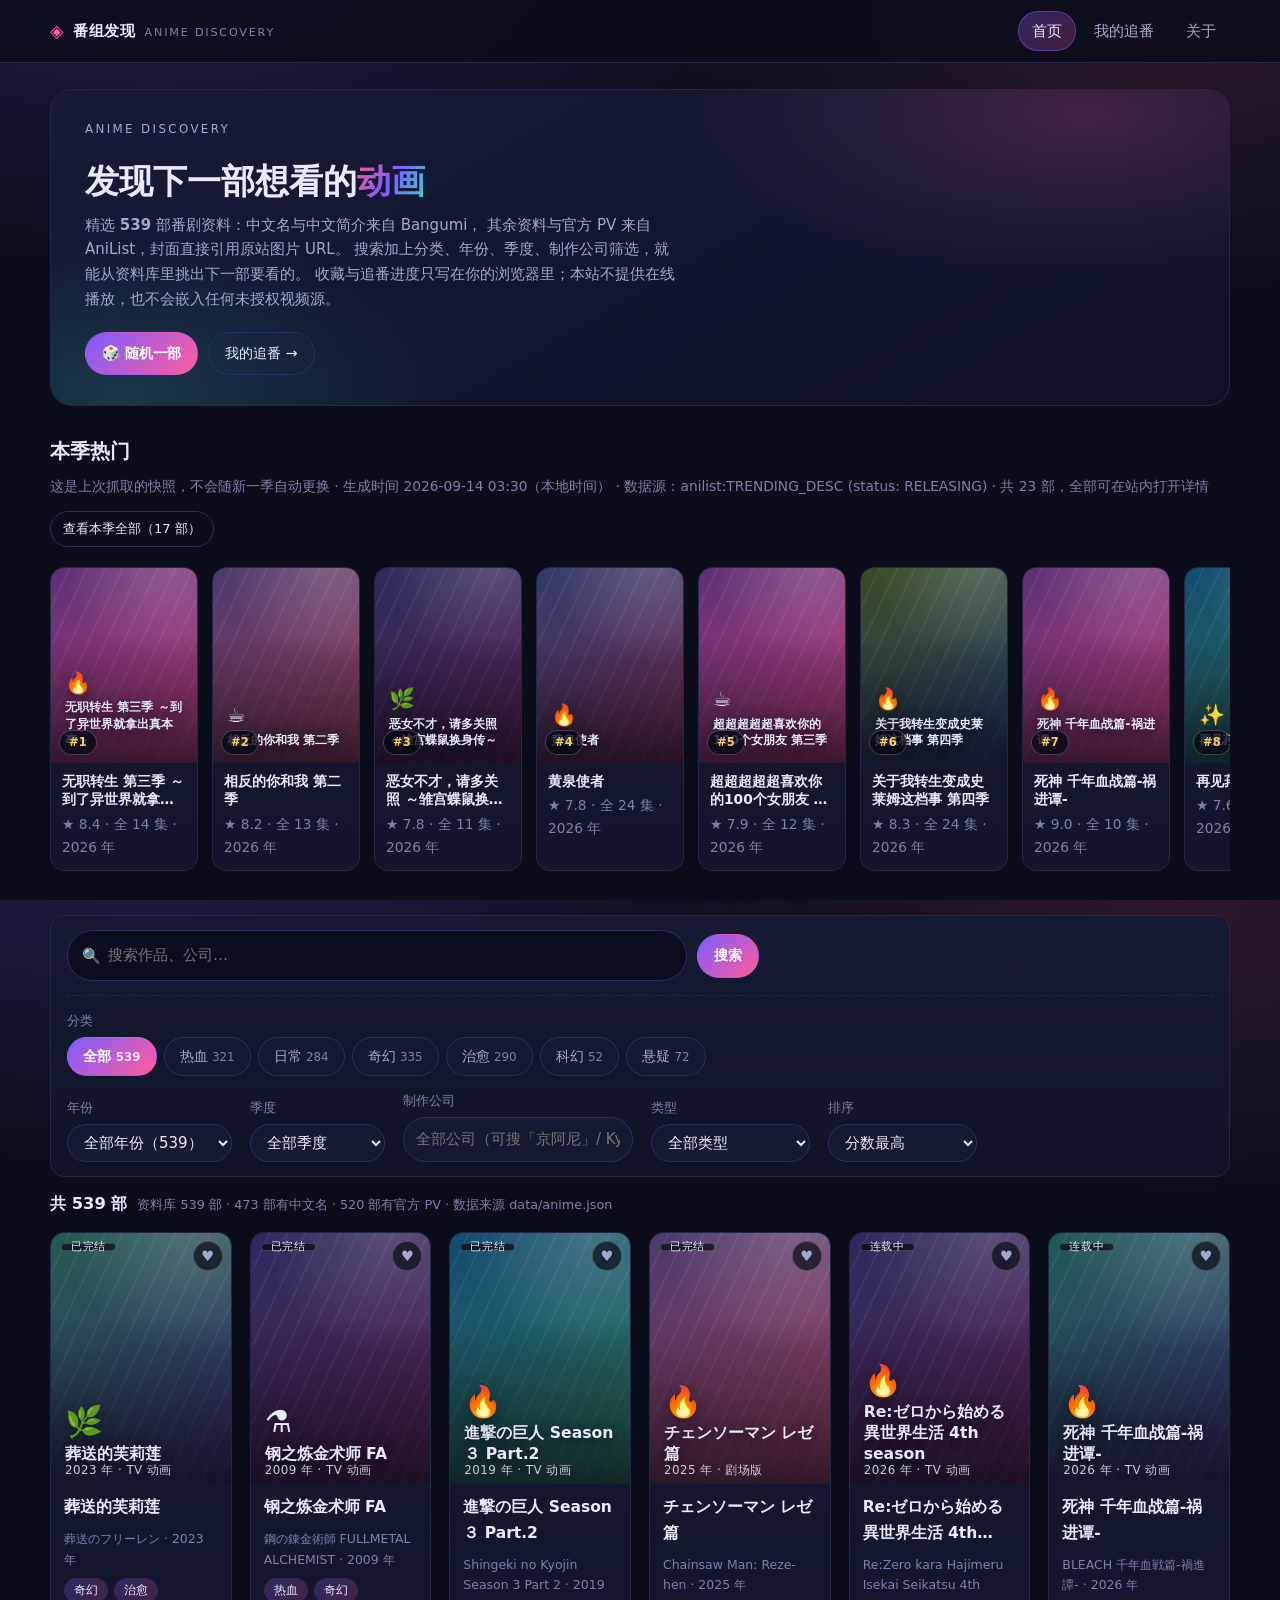
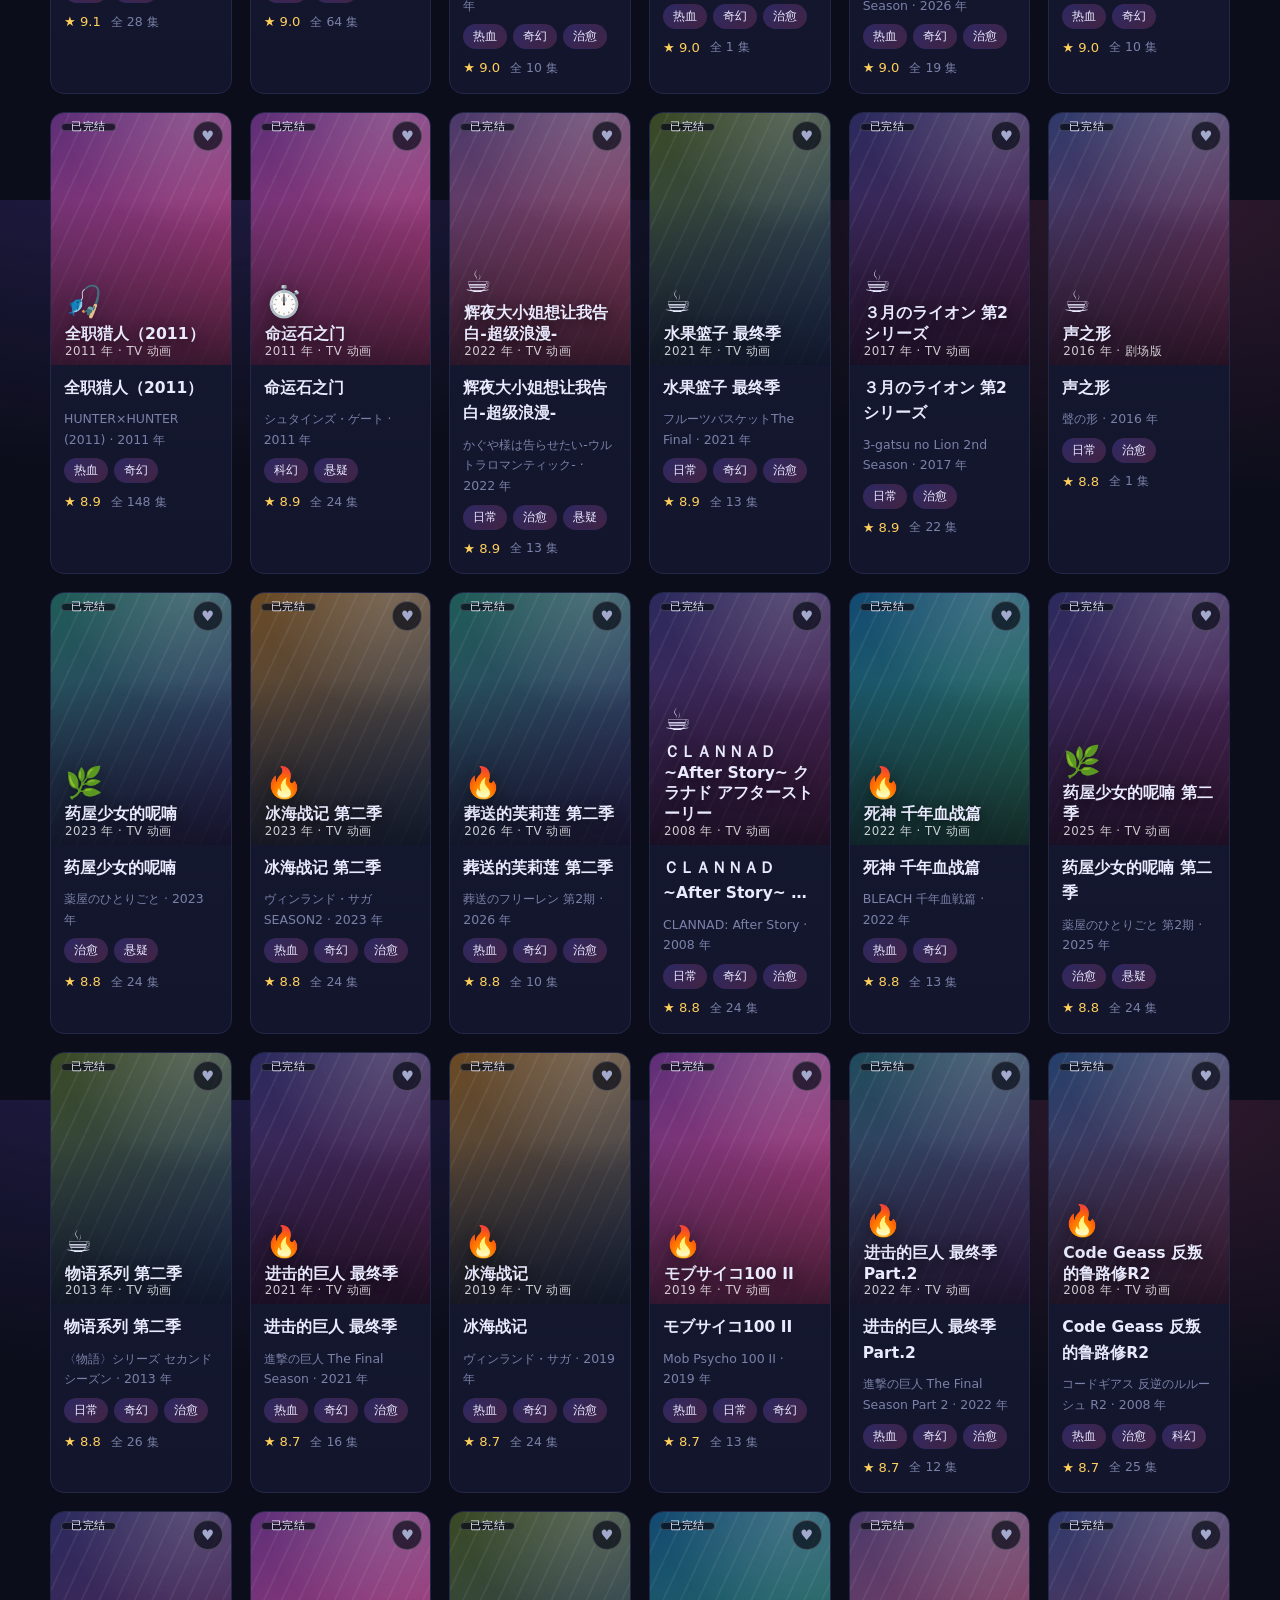
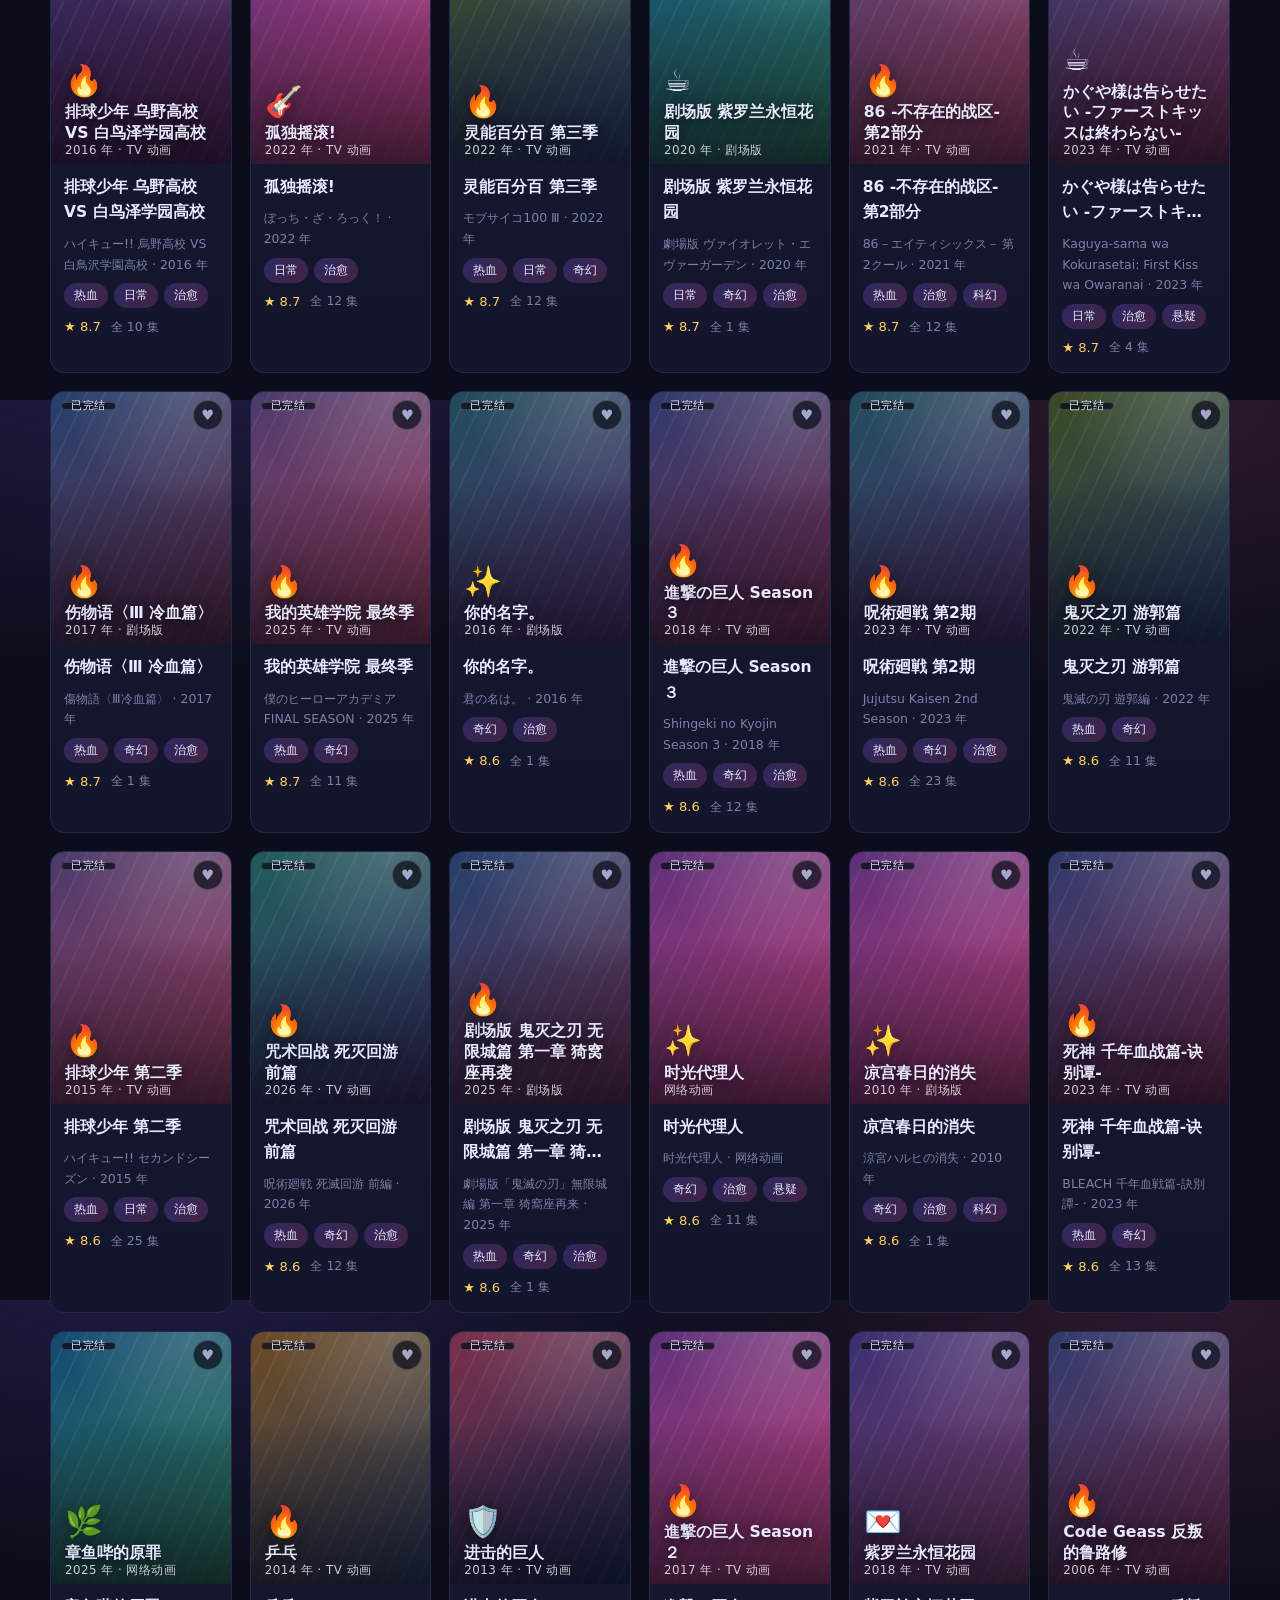
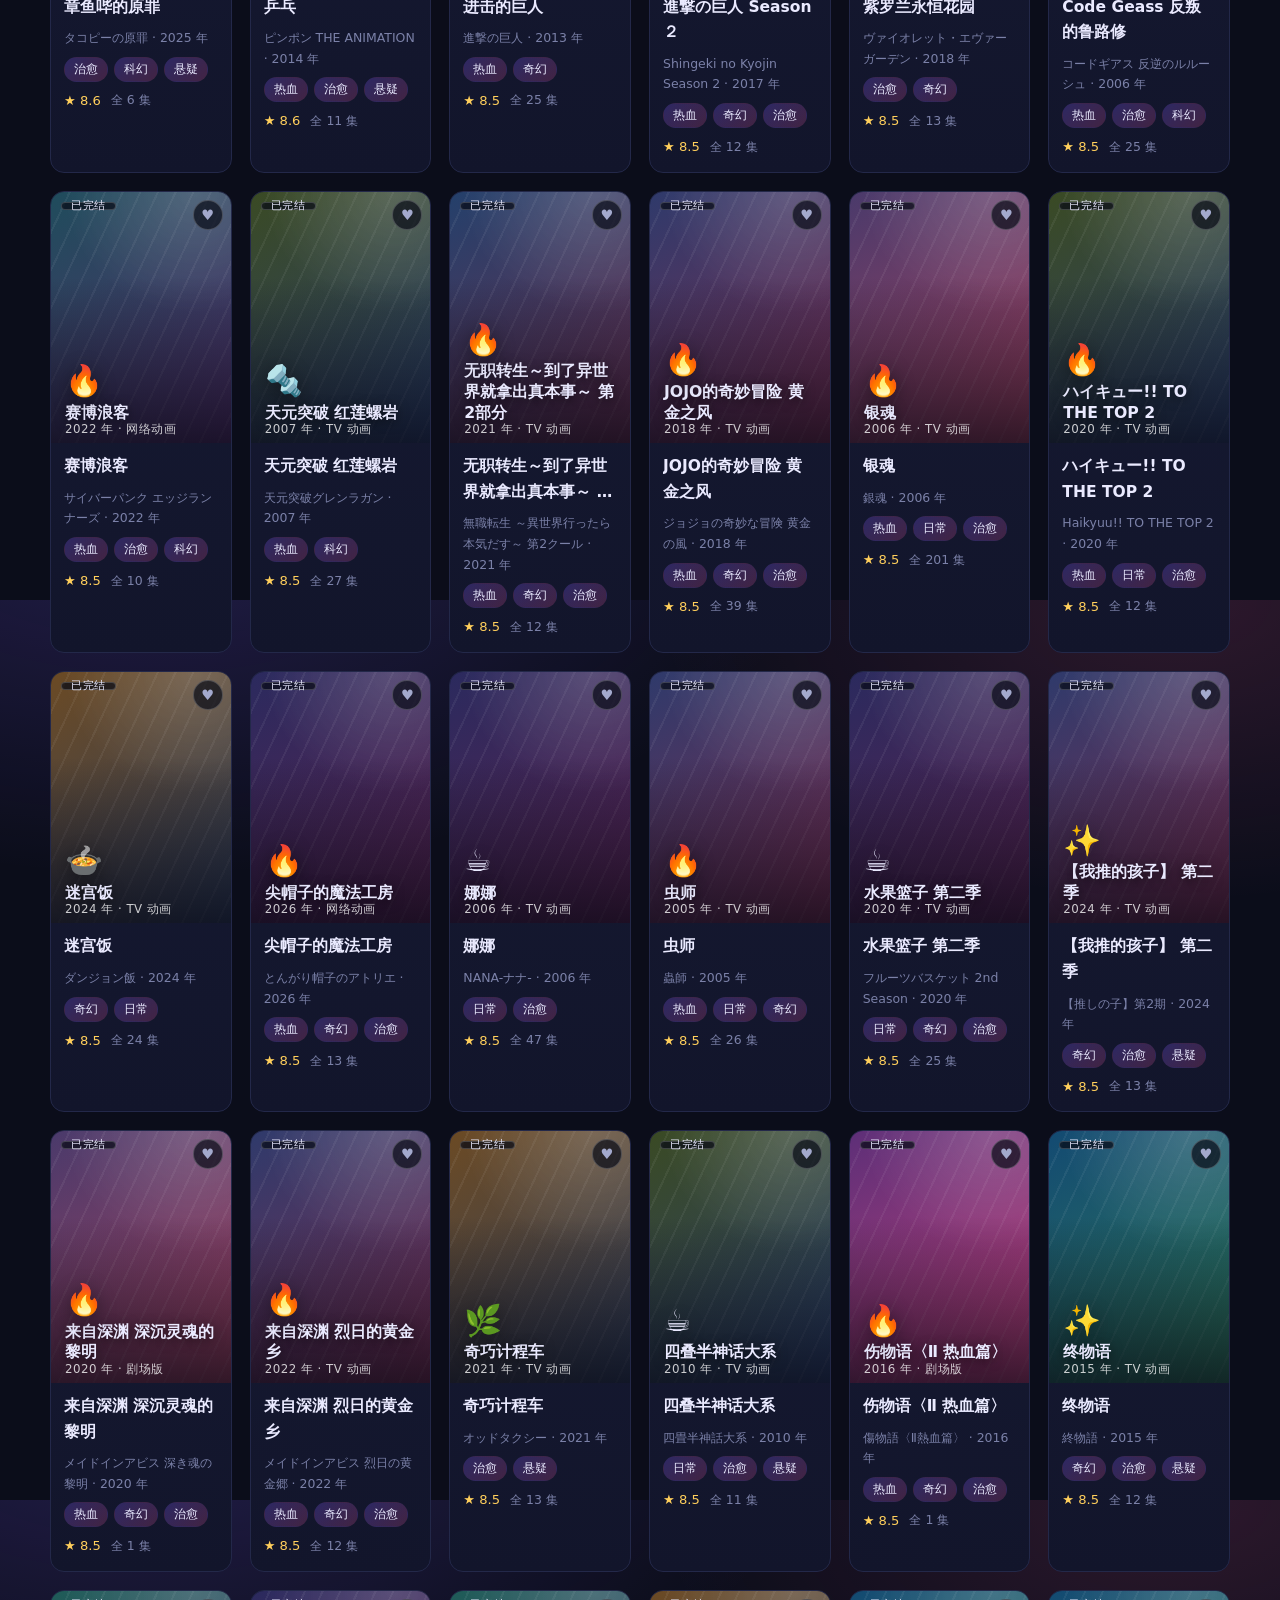
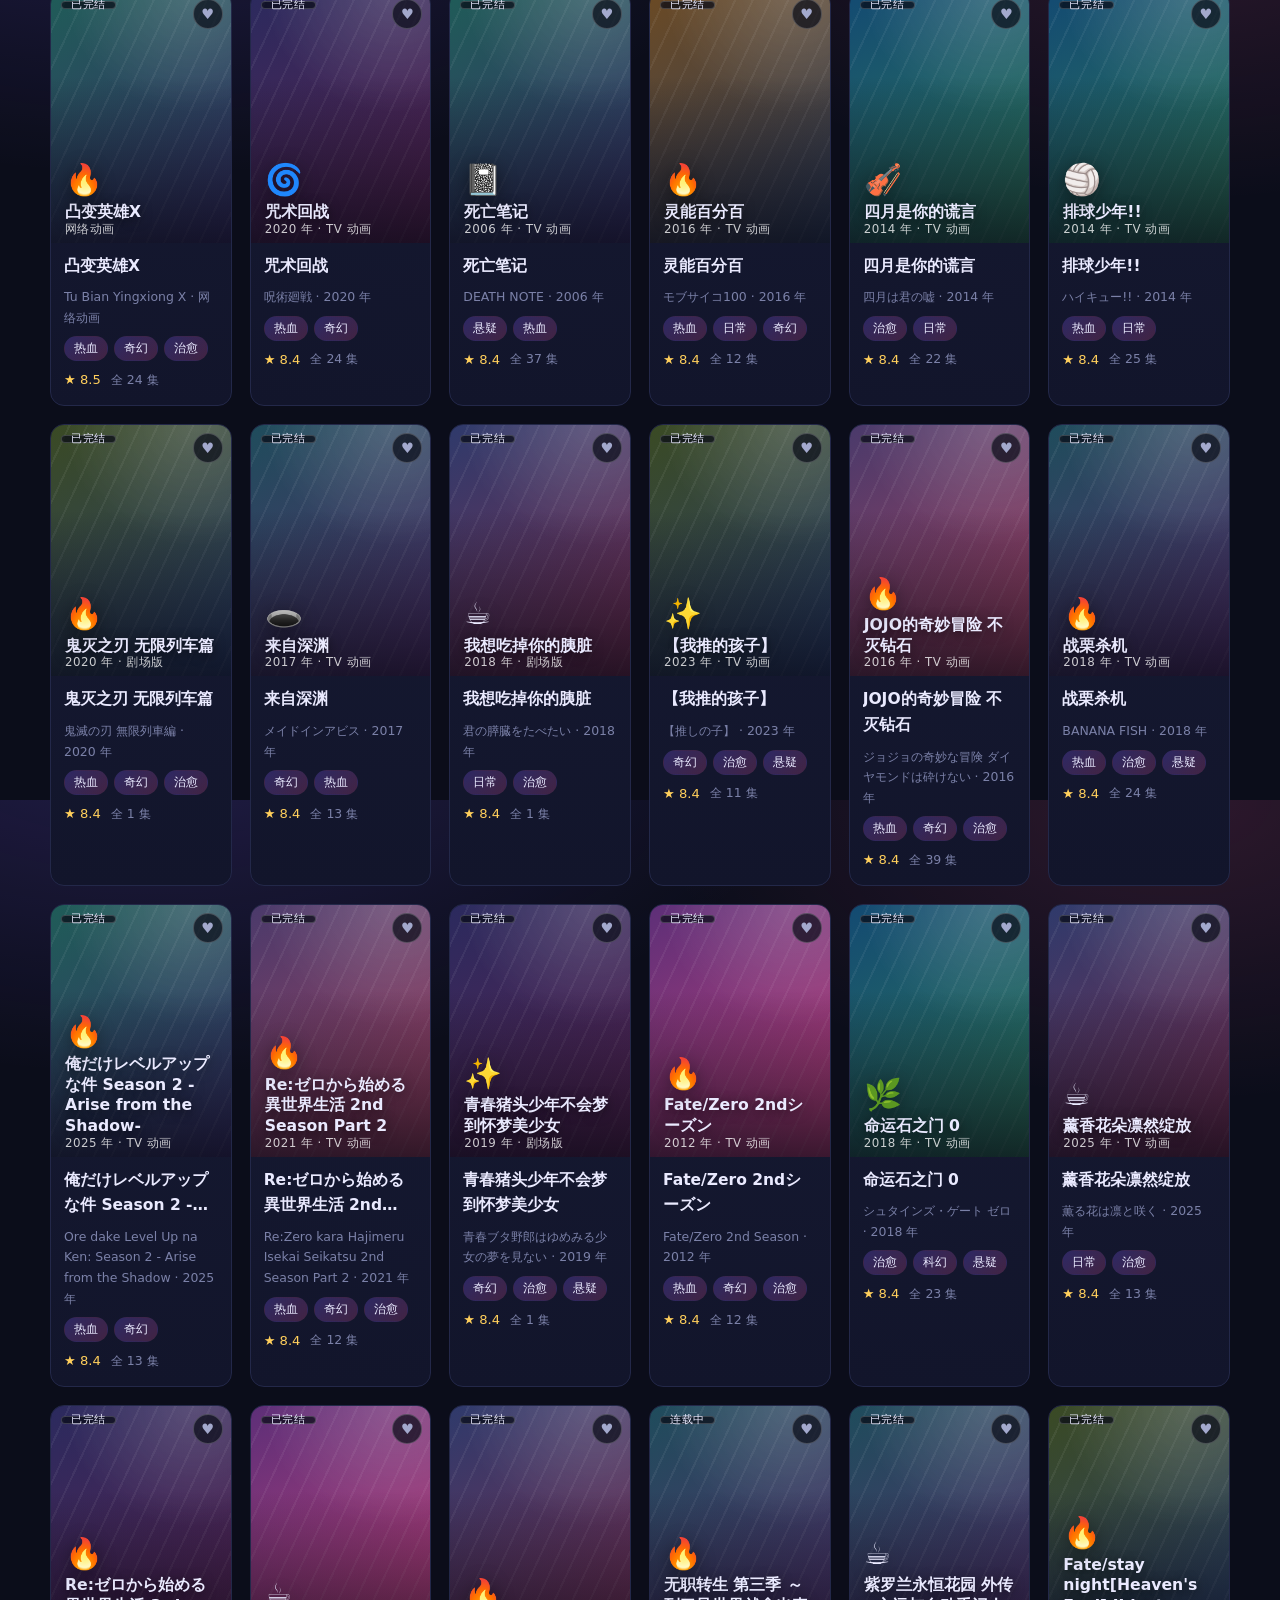
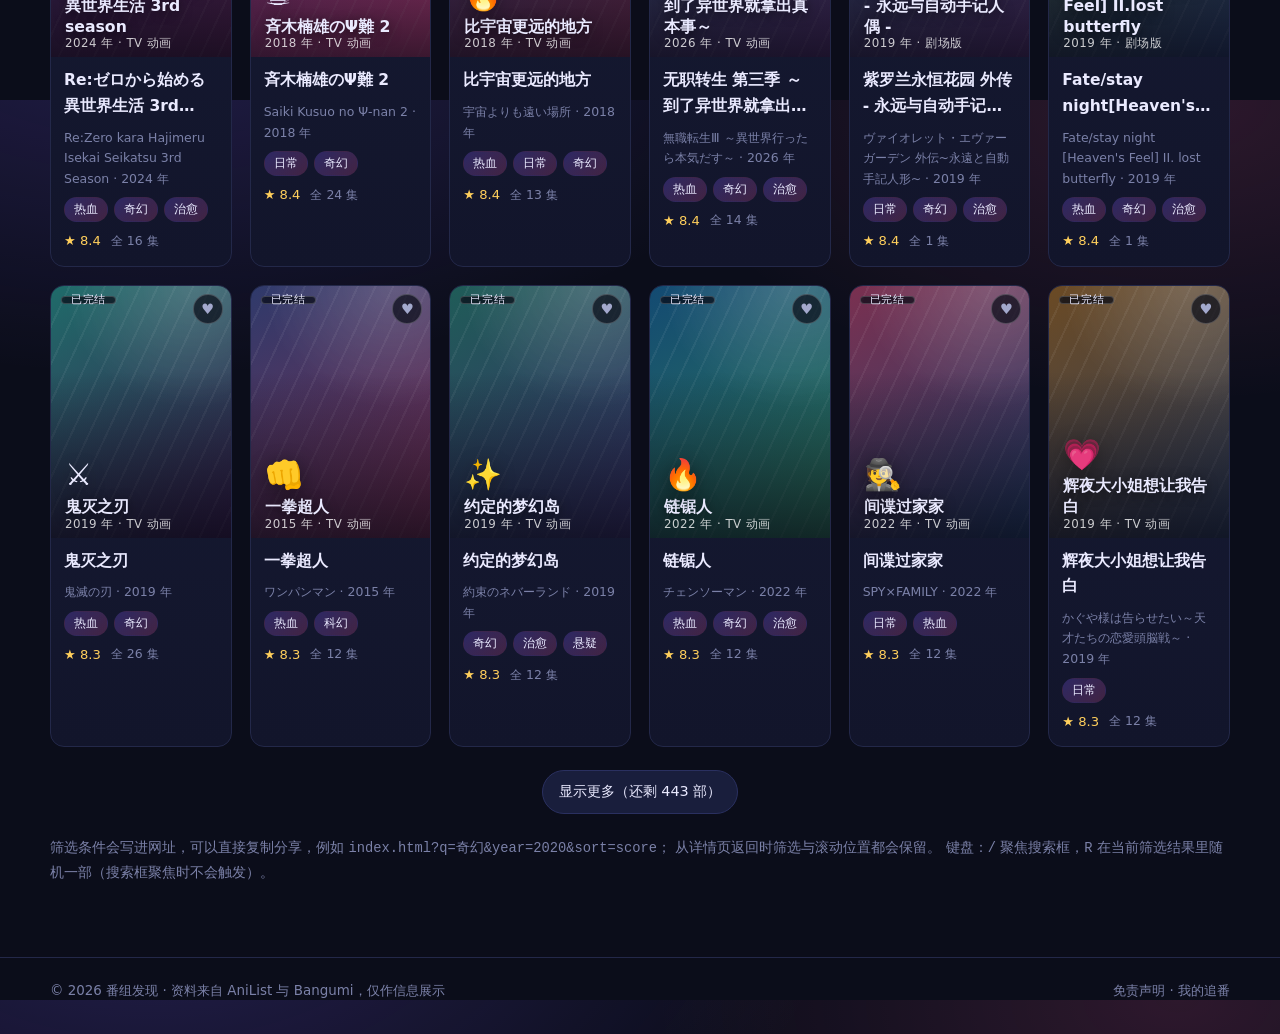
==== commit b51e053e: "feat: 首页搜索与筛选合并为一条筛选栏（命中数量、条件标签、自动加载、热门快照说明）" ====
--- a/outputs/anime-discovery/index.html
+++ b/outputs/anime-discovery/index.html
@@ -4,8 +4,8 @@
 <meta charset="utf-8">
 <meta name="viewport" content="width=device-width, initial-scale=1">
 <title>番组发现 AnimeDiscovery · 动漫发现与追番记录</title>
-<meta name="description" content="纯信息展示的番剧发现站：500+ 部精选番剧资料、本季热门、年份轴与季度表、按分类和制作公司筛选，收藏与追番进度只保存在你自己的浏览器里。资料来自 AniList 与 Bangumi，本站不提供任何在线播放。">
-<link rel="stylesheet" href="assets/css/style.css?v=20260914">
+<meta name="description" content="纯信息展示的番剧发现站：500+ 部精选番剧资料、本季热门、搜索与分类 / 年份 / 季度 / 制作公司筛选，收藏与追番进度只保存在你自己的浏览器里。资料来自 AniList 与 Bangumi，本站不提供任何在线播放。">
+<link rel="stylesheet" href="assets/css/style.css?v=20260914c">
 <link rel="icon" href="data:image/svg+xml,<svg xmlns='http://www.w3.org/2000/svg' viewBox='0 0 32 32'><text y='26' font-size='26'>🌸</text></svg>">
 </head>
 <body data-page="home">
@@ -32,36 +32,24 @@
     <p>
       精选 <strong id="statTotalInline">500+</strong> 部番剧资料：中文名与中文简介来自 Bangumi，
       其余资料与官方 PV 来自 AniList，封面直接引用原站图片 URL。
-      分类、年份、季度、制作公司都能筛；收藏与追番进度只写在你的浏览器里。
-      本站不提供在线播放，也不会嵌入任何未授权视频源。
+      搜索加上分类、年份、季度、制作公司筛选，就能从资料库里挑出下一部要看的。
+      收藏与追番进度只写在你的浏览器里；本站不提供在线播放，也不会嵌入任何未授权视频源。
     </p>
 
-    <div class="search-row">
-      <div class="search-box" id="searchBox">
-        <span class="icon" aria-hidden="true">🔍</span>
-        <input id="searchInput" type="search" autocomplete="off"
-               placeholder="搜索中文名 / 日文原名 / 英文名 / 制作公司（快捷键 /）" aria-label="搜索番剧">
-        <button class="search-clear" id="searchClear" type="button" aria-label="清除搜索">✕</button>
-      </div>
-      <button class="btn btn-primary" id="randomBtn" type="button">🎲 随机一部（R）</button>
+    <div class="hero-actions">
+      <button class="btn btn-primary" id="randomBtn" type="button" aria-keyshortcuts="R"
+              title="在当前筛选结果里随机一部（快捷键 R；搜索框聚焦时不会触发）">🎲 随机一部</button>
       <a class="btn btn-ghost" href="mylist.html">我的追番 →</a>
-    </div>
-
-    <div class="hero-stats">
-      <div><strong id="statTotal">—</strong><span>收录番剧</span></div>
-      <div><strong id="statCn">—</strong><span>有中文名</span></div>
-      <div><strong id="statPv">—</strong><span>有官方 PV</span></div>
-      <div><strong id="statFav">0</strong><span>我的收藏</span></div>
-      <div><strong id="statData">—</strong><span>数据来源</span></div>
     </div>
   </section>
 
   <section id="trendingSection" hidden>
     <div class="section-head">
       <div>
-        <h2>本季 / 热门</h2>
+        <h2>本季热门</h2>
         <p class="faint" id="trendingMeta">—</p>
       </div>
+      <button class="btn btn-sm btn-ghost" id="trendingAllBtn" type="button" hidden>查看本季全部</button>
     </div>
     <div class="trend-strip" id="trendingStrip"></div>
   </section>
@@ -78,65 +66,82 @@
   </section>
 
   <section class="browse">
-    <div class="toolbar">
-      <div class="chips" id="categoryChips" role="group" aria-label="分类筛选"></div>
-      <div class="select-wrap">
-        <span id="resultCount">—</span>
+    <!-- 搜索 + 全部筛选收在同一条筛选栏里 -->
+    <div class="filter-bar card" id="filterBar">
+      <div class="filter-main">
+        <div class="search-box" id="searchBox">
+          <span class="icon" aria-hidden="true">🔍</span>
+          <input id="searchInput" type="search" autocomplete="off"
+                 placeholder="搜索作品、公司…" aria-label="搜索作品或制作公司">
+          <button class="search-clear" id="searchClear" type="button" aria-label="清除搜索">✕</button>
+        </div>
+        <button class="btn btn-primary" id="searchBtn" type="button">搜索</button>
+        <button class="btn btn-sm filter-toggle" id="filterToggleBtn" type="button"
+                aria-expanded="false" aria-controls="filterFields">
+          <span aria-hidden="true">⚙</span><span class="filter-toggle-text">筛选</span>
+          <span class="filter-count" id="filterCount" hidden>0</span>
+        </button>
+      </div>
+
+      <div class="filter-fields" id="filterFields">
+        <div class="field field-chips">
+          <span class="field-label">分类</span>
+          <div class="chips" id="categoryChips" role="group" aria-label="分类筛选"></div>
+        </div>
+        <div class="field">
+          <label class="field-label" for="yearSelect">年份</label>
+          <select id="yearSelect" aria-label="按年份筛选"></select>
+        </div>
+        <div class="field">
+          <label class="field-label" for="seasonSelect">季度</label>
+          <select id="seasonSelect" aria-label="按季度筛选"></select>
+        </div>
+        <div class="field field-combo">
+          <label class="field-label" for="studioInput">制作公司</label>
+          <div class="combo" id="studioCombo">
+            <input id="studioInput" type="text" autocomplete="off" role="combobox"
+                   aria-expanded="false" aria-controls="studioList" aria-autocomplete="list"
+                   aria-label="按制作公司筛选，可输入中文或英文名搜索"
+                   placeholder="全部公司（可搜「京阿尼」/ Kyoto）">
+            <div class="combo-list" id="studioList" role="listbox" aria-label="制作公司列表" hidden></div>
+          </div>
+        </div>
+        <div class="field">
+          <label class="field-label" for="formatSelect">类型</label>
+          <select id="formatSelect" aria-label="按类型筛选"></select>
+        </div>
+        <div class="field">
+          <label class="field-label" for="sortSelect">排序</label>
+          <select id="sortSelect" aria-label="排序方式"></select>
+        </div>
+      </div>
+
+      <p class="filter-hint" id="filterHint" hidden aria-live="polite"></p>
+    </div>
+
+    <div class="results-head" id="resultsHead">
+      <div class="results-top">
+        <strong class="results-count" id="resultCount">共 — 部</strong>
+        <span class="faint results-meta" id="libraryMeta">—</span>
+      </div>
+      <div class="results-filters">
+        <div class="active-chips" id="activeChips" hidden></div>
+        <button class="btn btn-sm btn-ghost" id="clearAllBtn" type="button" hidden>清除全部</button>
       </div>
     </div>
 
-    <div class="toolbar">
-      <div class="chip-row-label">年份</div>
-      <div class="chips chips-scroll" id="yearAxis" role="group" aria-label="按年份筛选"></div>
-    </div>
-
-    <div class="season-board card" id="seasonBoard" hidden>
-      <div class="season-board-head">
-        <h3 id="seasonBoardTitle">季度表</h3>
-        <span class="faint">点季度查看该季作品（数据来自 AniList 的季节 / 年份字段）</span>
-      </div>
-      <div class="chips" id="seasonChips" role="group" aria-label="按季度筛选"></div>
-    </div>
-
-    <div class="toolbar toolbar-filters">
-      <div class="select-wrap">
-        <label class="faint" for="studioSelect">制作公司</label>
-        <select id="studioSelect"><option value="">全部制作公司</option></select>
-      </div>
-      <div class="select-wrap">
-        <label class="faint" for="formatSelect">类型</label>
-        <select id="formatSelect">
-          <option value="">全部</option>
-          <option value="TV">TV 动画</option>
-          <option value="MOVIE">剧场版</option>
-          <option value="ONA">网络动画</option>
-        </select>
-      </div>
-      <div class="select-wrap">
-        <label class="faint" for="sortSelect">排序</label>
-        <select id="sortSelect">
-          <option value="score">分数最高</option>
-          <option value="popularity">热度最高</option>
-          <option value="year-desc">年份（新→旧）</option>
-          <option value="year-asc">年份（旧→新）</option>
-          <option value="name">名称（中文）</option>
-          <option value="episodes">集数最多</option>
-        </select>
-      </div>
-      <button class="btn btn-sm btn-ghost" id="resetBtn" type="button">重置筛选</button>
+    <div class="poster-grid" id="posterGrid" aria-live="polite"></div>
+    <div id="gridSentinel" class="grid-sentinel" aria-hidden="true"></div>
+    <div class="load-more-wrap">
+      <button class="btn" id="loadMoreBtn" type="button" hidden>显示更多</button>
     </div>
   </section>
 
-  <h2 class="section-head" style="margin:22px 0 12px">番剧资料库</h2>
-  <div class="poster-grid" id="posterGrid" aria-live="polite"></div>
-  <div class="load-more-wrap">
-    <button class="btn" id="loadMoreBtn" type="button" hidden>加载更多</button>
-  </div>
-
   <p class="faint" style="margin-top:22px">
     筛选条件会写进网址，可以直接复制分享，例如
-    <code>index.html?genre=奇幻&amp;year=2011&amp;sort=score</code>；
-    从详情页返回时筛选不会丢。
+    <code>index.html?q=奇幻&amp;year=2020&amp;sort=score</code>；
+    从详情页返回时筛选与滚动位置都会保留。
+    键盘：<code>/</code> 聚焦搜索框，<code>R</code> 在当前筛选结果里随机一部（搜索框聚焦时不会触发）。
   </p>
 </main>
 
@@ -147,9 +152,9 @@
   </div>
 </footer>
 
-<script src="assets/js/data.js?v=20260914"></script>
-<script src="assets/js/store.js?v=20260914"></script>
-<script src="assets/js/ui.js?v=20260914"></script>
-<script src="assets/js/home.js?v=20260914"></script>
+<script src="assets/js/data.js?v=20260914c"></script>
+<script src="assets/js/store.js?v=20260914c"></script>
+<script src="assets/js/ui.js?v=20260914c"></script>
+<script src="assets/js/home.js?v=20260914c"></script>
 </body>
 </html>
--- a/outputs/anime-discovery/assets/css/style.css
+++ b/outputs/anime-discovery/assets/css/style.css
@@ -26,6 +26,9 @@
 
 * { box-sizing: border-box; }
 
+/* [hidden] 必须真的隐藏：.btn 等类会设置 display，会盖掉浏览器默认样式 */
+[hidden] { display: none !important; }
+
 html, body { height: 100%; }
 
 body {
@@ -1042,6 +1045,155 @@
   overflow: hidden;
 }
 
+/* -------------------- 首页筛选栏与结果区（搜索 + 筛选一套） -------------------- */
+
+.hero-actions { display: flex; gap: 10px; flex-wrap: wrap; align-items: center; }
+
+.filter-bar { padding: 14px 16px; margin-bottom: 14px; }
+
+.filter-main { display: flex; gap: 10px; align-items: center; flex-wrap: wrap; }
+.filter-main .search-box { flex: 1 1 260px; max-width: 620px; }
+.filter-main #searchBtn { flex: 0 0 auto; }
+
+.filter-toggle { display: none; }
+.filter-count {
+  min-width: 18px;
+  padding: 0 5px;
+  border-radius: 999px;
+  background: var(--accent-2);
+  color: #1a0a17;
+  font-size: 0.72rem;
+  font-weight: 700;
+  text-align: center;
+  line-height: 17px;
+}
+
+.filter-fields {
+  display: flex;
+  flex-wrap: wrap;
+  gap: 14px 18px;
+  align-items: flex-end;
+  margin-top: 14px;
+  padding-top: 14px;
+  border-top: 1px dashed var(--line-soft);
+}
+
+.field { display: flex; flex-direction: column; gap: 6px; min-width: 0; }
+.field-label { font-size: 0.8rem; color: var(--text-faint); }
+.field-chips { flex: 1 1 100%; }
+.field-chips .chips { gap: 7px; }
+.field select { padding: 8px 12px; min-width: 132px; }
+
+/* 分类 / 年份 / 季度 / 公司选项旁的命中数量 */
+.chip-count {
+  display: inline-block;
+  font-size: 0.74rem;
+  color: var(--text-faint);
+  font-variant-numeric: tabular-nums;
+}
+.chip[aria-pressed="true"] .chip-count { color: rgba(255, 255, 255, 0.82); }
+.chip.is-empty { opacity: 0.42; cursor: not-allowed; }
+.chip.is-empty:hover { border-color: var(--line); color: var(--text-dim); }
+
+/* 制作公司：可搜索下拉（支持中文别名与英文原名） */
+.combo { position: relative; min-width: 230px; }
+.combo input {
+  width: 100%;
+  padding: 9px 12px;
+  border-radius: 999px;
+  border: 1px solid var(--line);
+  background: rgba(22, 26, 51, 0.9);
+  outline: none;
+}
+.combo input:focus { border-color: var(--accent); box-shadow: 0 0 0 3px rgba(124, 92, 255, 0.2); }
+
+.combo-list {
+  position: absolute;
+  z-index: 30;
+  top: calc(100% + 6px);
+  left: 0;
+  right: 0;
+  max-height: 290px;
+  overflow-y: auto;
+  overscroll-behavior: contain;
+  padding: 6px;
+  border-radius: var(--radius);
+  border: 1px solid var(--line);
+  background: #141834;
+  box-shadow: var(--shadow);
+}
+
+.combo-item {
+  display: flex;
+  align-items: center;
+  justify-content: space-between;
+  gap: 10px;
+  width: 100%;
+  padding: 8px 10px;
+  border: 0;
+  border-radius: var(--radius-s);
+  background: transparent;
+  color: var(--text-dim);
+  text-align: left;
+  cursor: pointer;
+  font-size: 0.86rem;
+}
+.combo-item:hover, .combo-item.is-focus { background: rgba(124, 92, 255, 0.18); color: var(--text); }
+.combo-item.is-selected { color: var(--text); background: rgba(124, 92, 255, 0.26); }
+.combo-item-all { margin-bottom: 4px; border-bottom: 1px solid var(--line-soft); border-radius: var(--radius-s); }
+.combo-item.is-empty { opacity: 0.45; cursor: not-allowed; }
+.combo-item-count { flex: 0 0 auto; font-size: 0.76rem; color: var(--text-faint); font-variant-numeric: tabular-nums; }
+.combo-empty { padding: 10px 12px; font-size: 0.82rem; color: var(--text-faint); }
+
+.filter-hint { margin: 12px 0 0; font-size: 0.83rem; color: var(--accent-3); }
+
+/* 结果区顶部：共 N 部 + 当前条件标签 */
+.results-head {
+  display: flex;
+  align-items: center;
+  justify-content: space-between;
+  gap: 12px;
+  flex-wrap: wrap;
+  margin: 4px 0 14px;
+  scroll-margin-top: 84px;
+}
+.results-top { display: flex; align-items: baseline; gap: 10px; flex-wrap: wrap; }
+.results-count { font-size: 1.02rem; }
+.results-meta { font-size: 0.8rem; }
+.results-filters { display: flex; align-items: center; gap: 10px; flex-wrap: wrap; }
+
+.active-chips { display: flex; gap: 8px; flex-wrap: wrap; align-items: center; }
+
+.filter-chip {
+  display: inline-flex;
+  align-items: center;
+  gap: 6px;
+  padding: 4px 6px 4px 11px;
+  border-radius: 999px;
+  border: 1px solid rgba(124, 92, 255, 0.42);
+  background: rgba(124, 92, 255, 0.16);
+  font-size: 0.8rem;
+}
+.filter-chip-label { white-space: nowrap; }
+.filter-chip-x {
+  width: 20px;
+  height: 20px;
+  border-radius: 50%;
+  border: 0;
+  background: rgba(255, 255, 255, 0.09);
+  color: var(--text-dim);
+  cursor: pointer;
+  font-size: 0.68rem;
+  line-height: 1;
+}
+.filter-chip-x:hover { background: var(--accent-2); color: #1a0a17; }
+
+.grid-sentinel { height: 1px; }
+
+/* 筛选重绘：保持高度、只做极轻的透明度过渡，避免整页闪白 */
+.poster-grid { transition: opacity 0.12s ease; }
+.poster-grid.is-updating { opacity: 0.72; }
+
 /* ------------------------------ 响应式 --------------------------------- */
 
 @media (max-width: 900px) {
@@ -1058,6 +1210,20 @@
   .site-nav a { padding: 6px 10px; font-size: 0.86rem; }
   .hero { padding: 22px 16px; }
   .hero-stats { gap: 14px; }
+  /* 手机：筛选收成「筛选」按钮，已选条件用一行标签显示 */
+  .hero-actions .btn { flex: 1 1 auto; justify-content: center; }
+  .filter-toggle { display: inline-flex; }
+  .filter-bar { padding: 12px 12px 14px; }
+  .filter-main .search-box { max-width: none; }
+  .filter-fields { display: none; }
+  .filter-bar.is-open .filter-fields { display: flex; }
+  .filter-fields .field { width: 100%; }
+  .filter-fields .field select { width: 100%; min-width: 0; }
+  .field-combo .combo { width: 100%; min-width: 0; }
+  .combo-list { max-height: 240px; }
+  .results-head { align-items: flex-start; gap: 8px; }
+  .results-filters { width: 100%; }
+  .active-chips { flex-wrap: nowrap; overflow-x: auto; max-width: 100%; padding-bottom: 4px; }
   .poster-grid { grid-template-columns: repeat(auto-fill, minmax(140px, 1fr)); gap: 12px; }
   .poster-body { padding: 10px; }
   .trend-strip { grid-auto-columns: minmax(132px, 1fr); gap: 10px; }
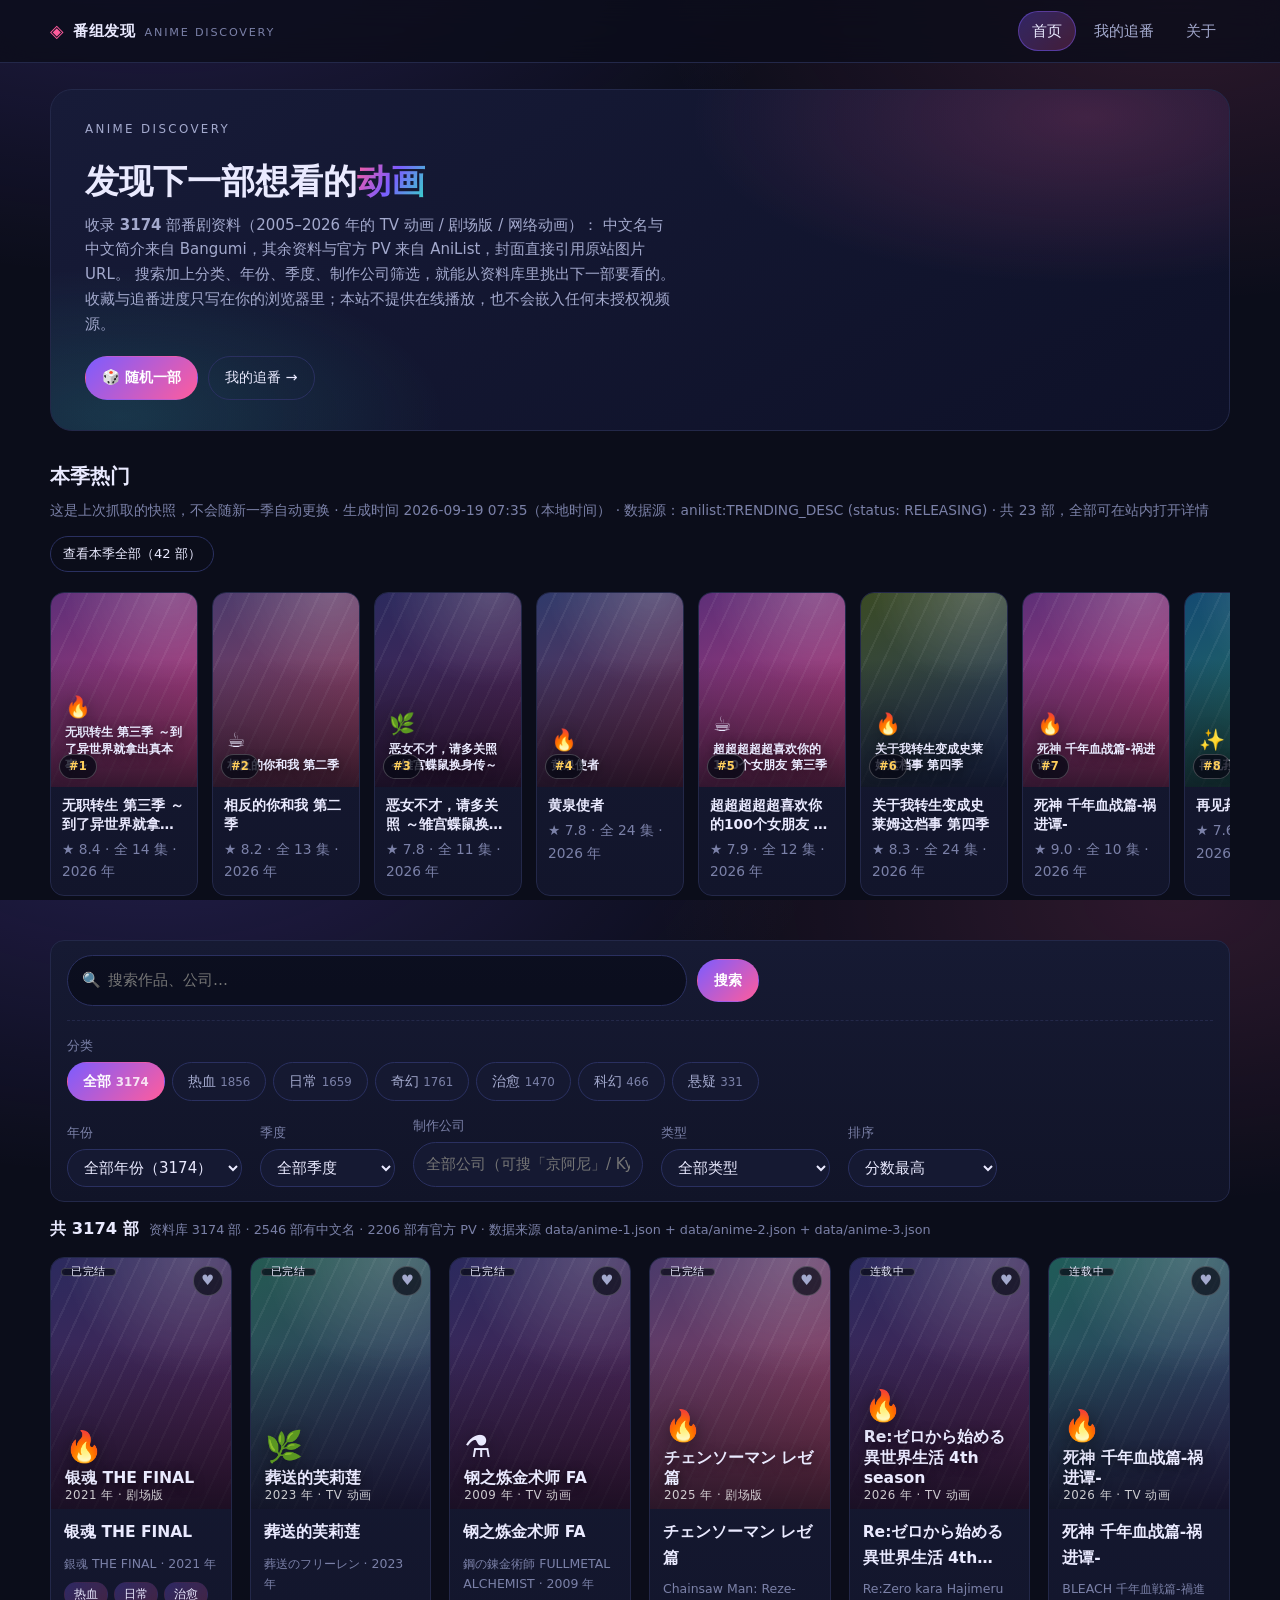
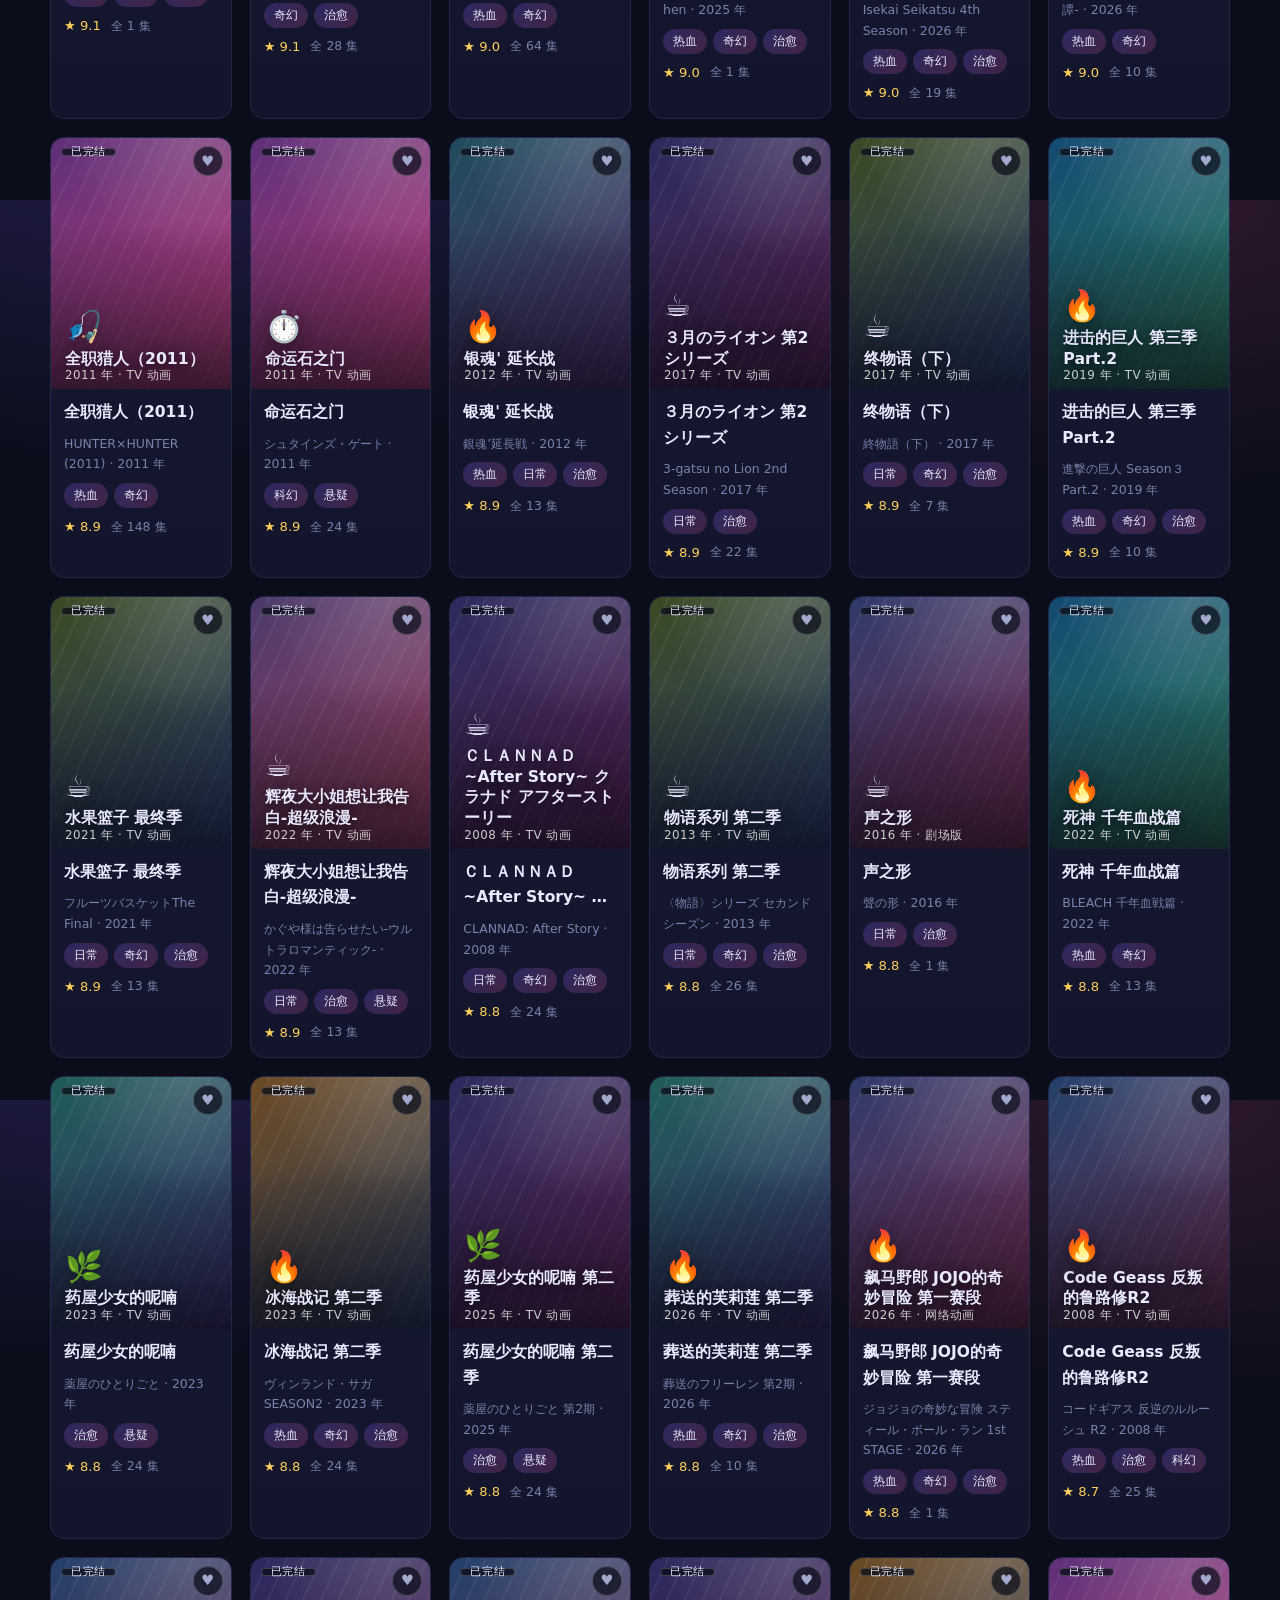
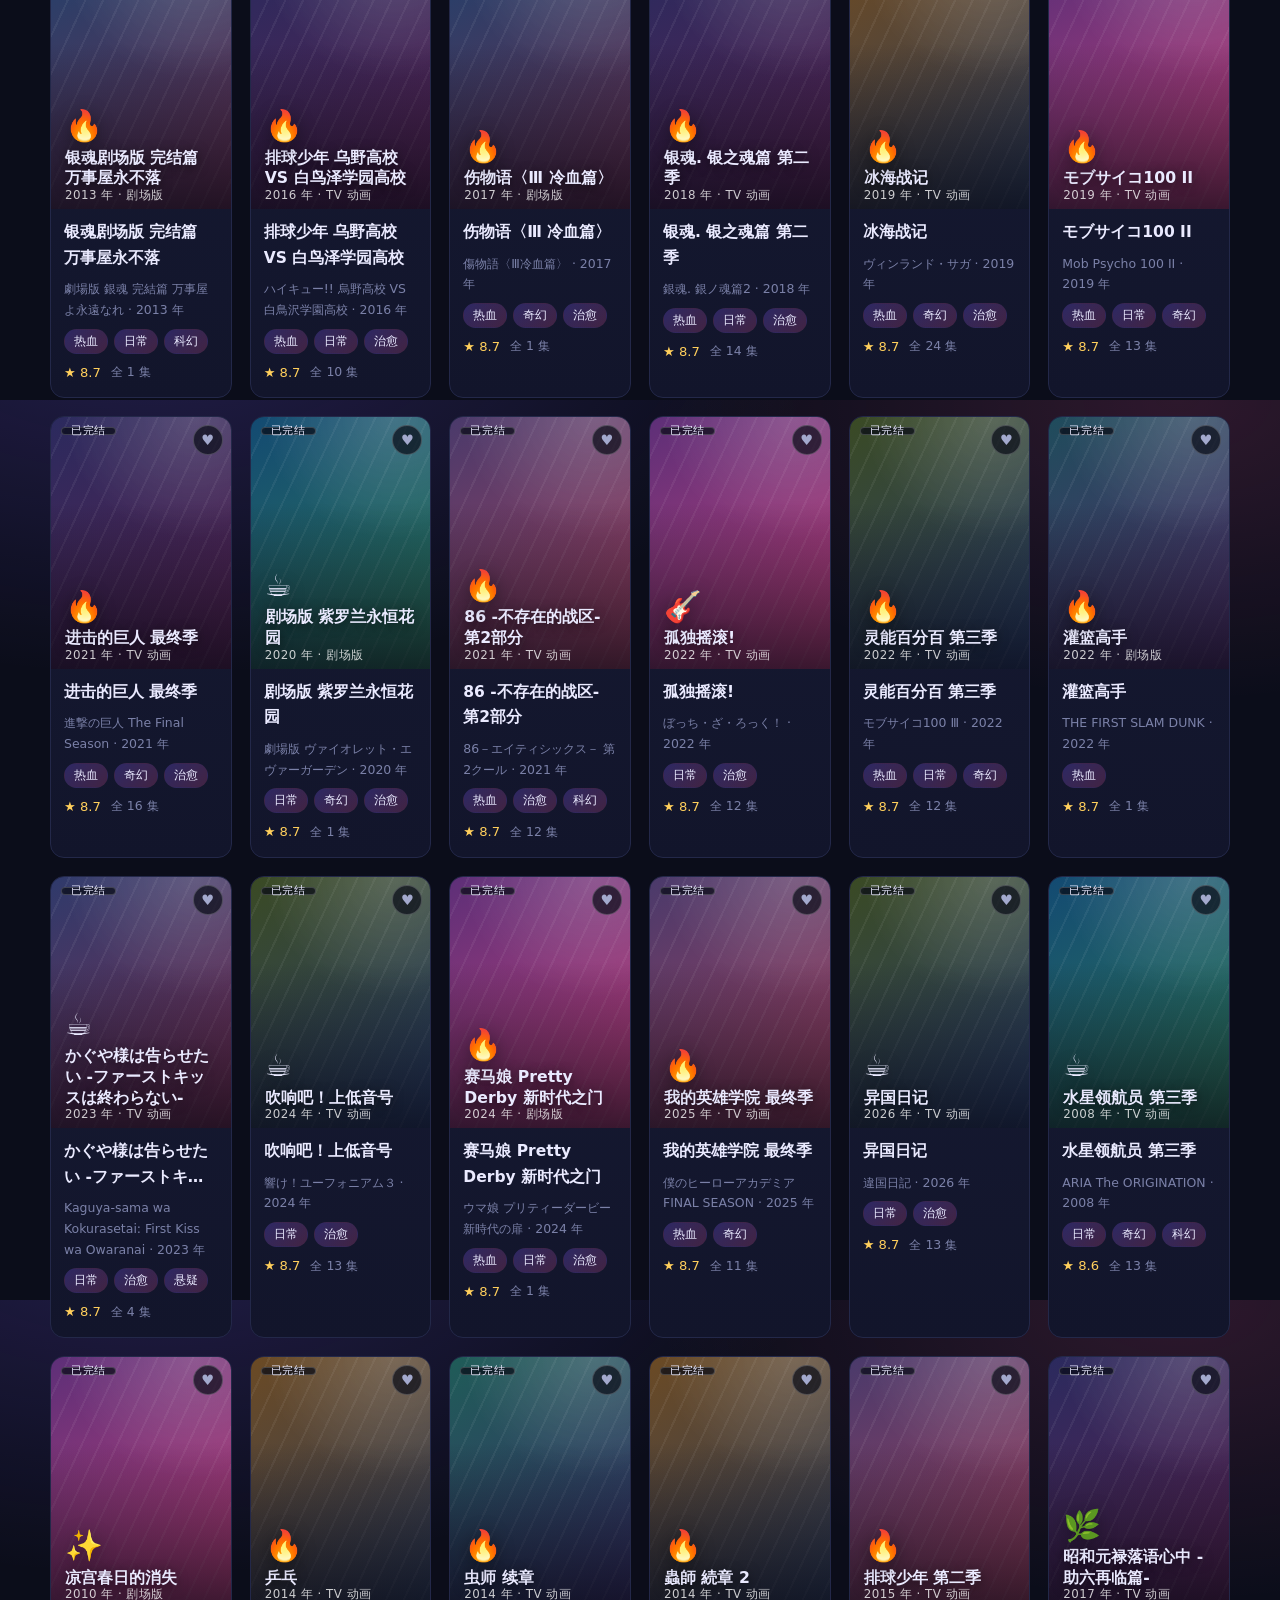
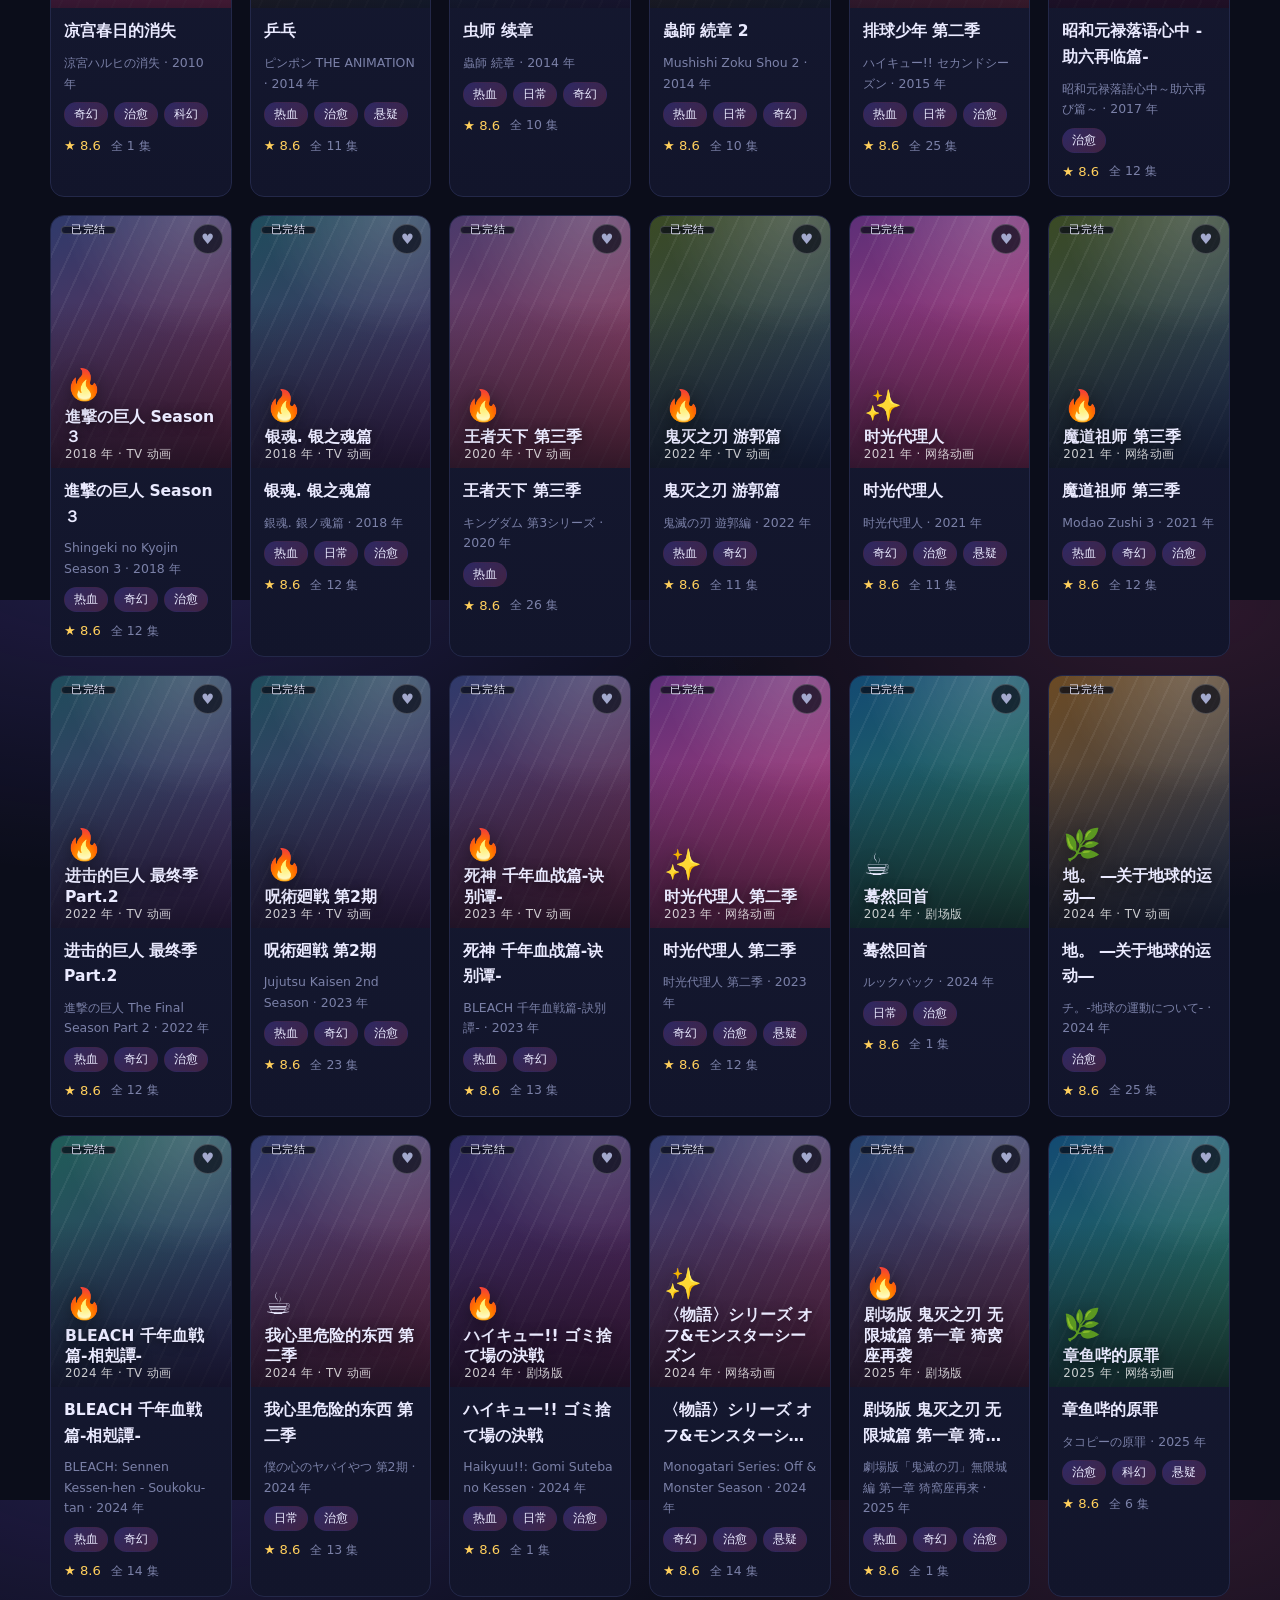
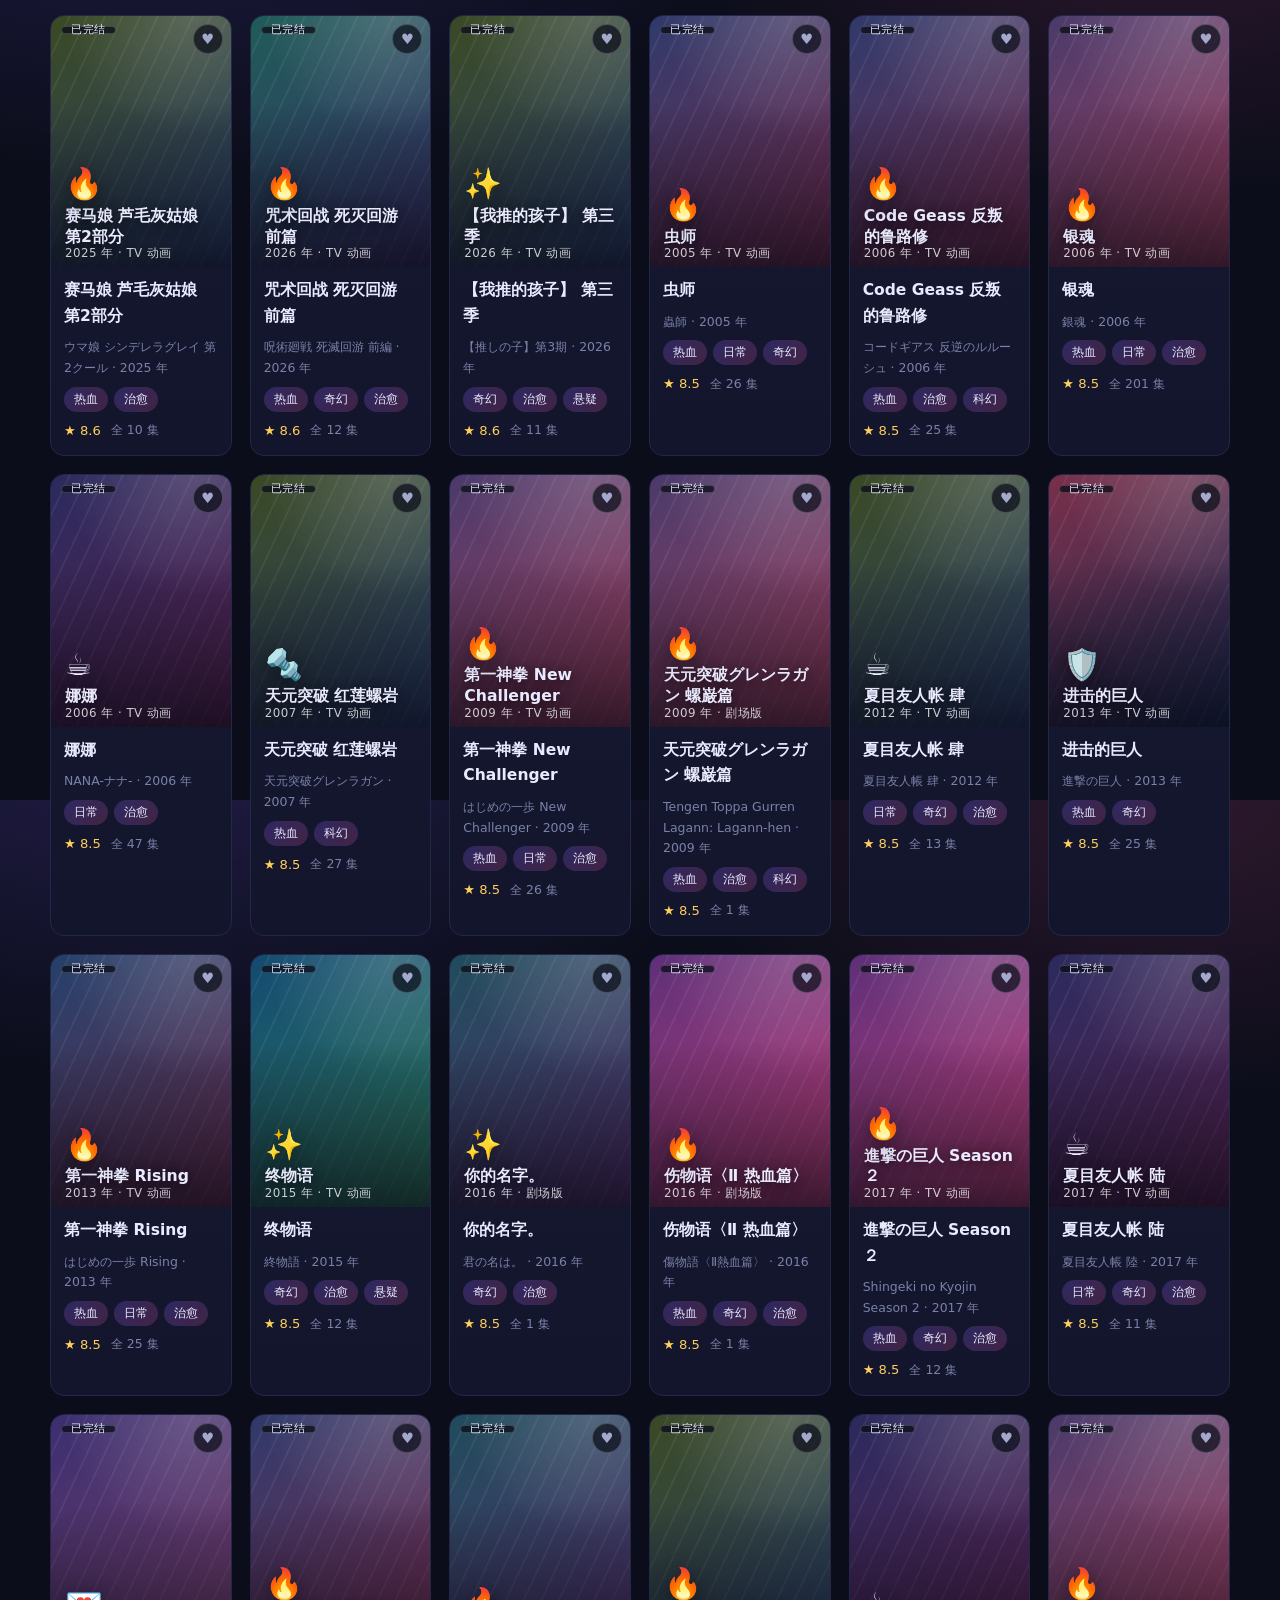
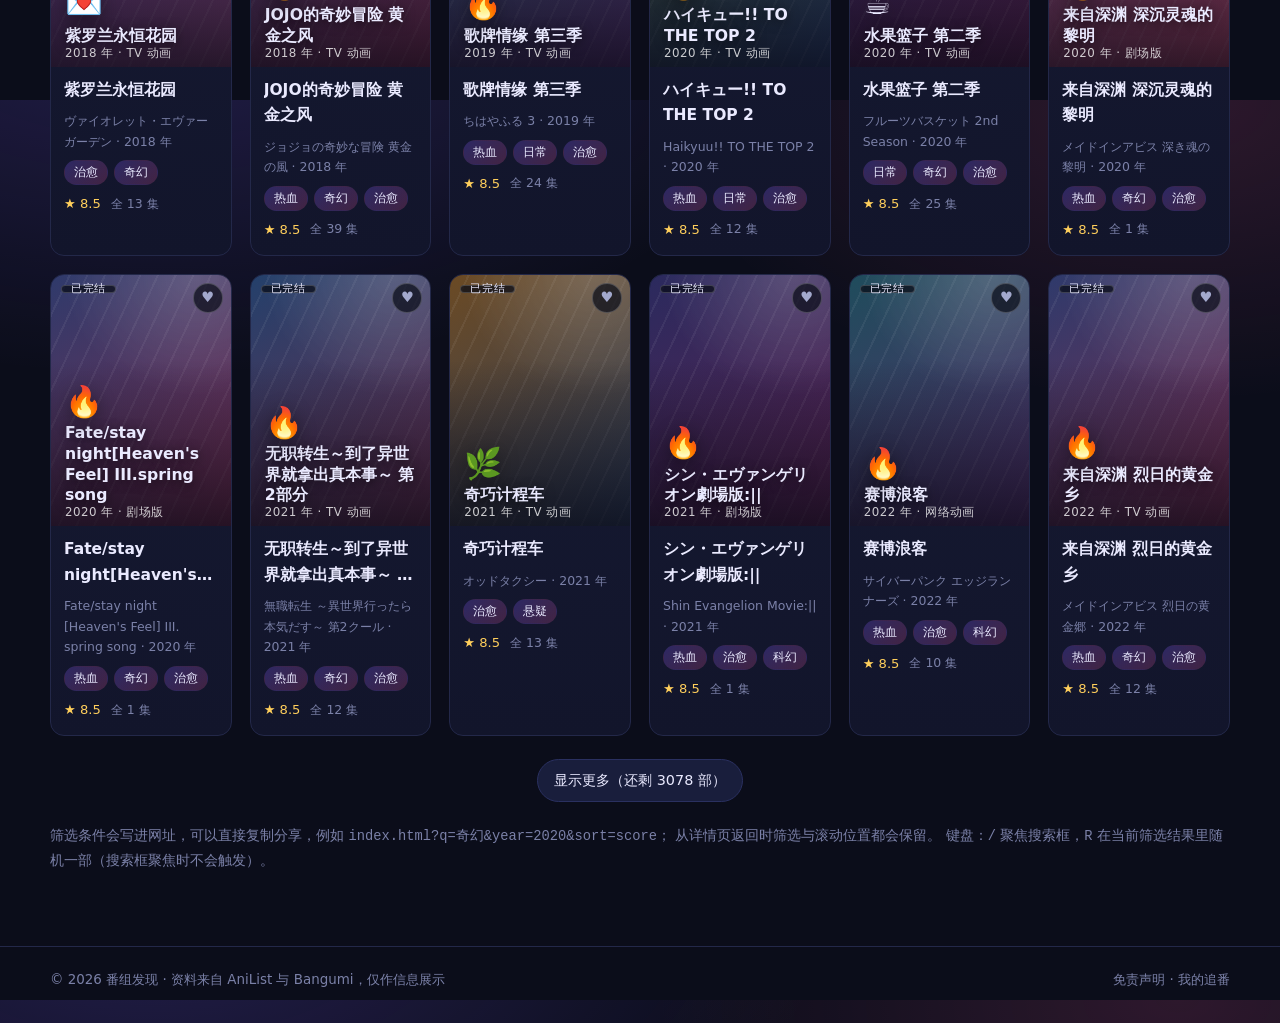
==== commit 9d51cc69: "feat: 资料库扩到 2006–2026 共 3174 部（年份轴抓取 + 中文熔断降级 + 数据分片） - 抓取脚本改为 AniList 年份轴逐年分页：2005–2026 每年 150 部（TV" ====
--- a/outputs/anime-discovery/index.html
+++ b/outputs/anime-discovery/index.html
@@ -4,8 +4,8 @@
 <meta charset="utf-8">
 <meta name="viewport" content="width=device-width, initial-scale=1">
 <title>番组发现 AnimeDiscovery · 动漫发现与追番记录</title>
-<meta name="description" content="纯信息展示的番剧发现站：500+ 部精选番剧资料、本季热门、搜索与分类 / 年份 / 季度 / 制作公司筛选，收藏与追番进度只保存在你自己的浏览器里。资料来自 AniList 与 Bangumi，本站不提供任何在线播放。">
-<link rel="stylesheet" href="assets/css/style.css?v=20260914c">
+<meta name="description" content="纯信息展示的番剧发现站：3174 部番剧资料（2005–2026 年的 TV 动画 / 剧场版 / 网络动画）、本季热门、搜索与分类 / 年份 / 季度 / 制作公司筛选，收藏与追番进度只保存在你自己的浏览器里。资料来自 AniList 与 Bangumi，本站不提供任何在线播放。">
+<link rel="stylesheet" href="assets/css/style.css?v=20260919a">
 <link rel="icon" href="data:image/svg+xml,<svg xmlns='http://www.w3.org/2000/svg' viewBox='0 0 32 32'><text y='26' font-size='26'>🌸</text></svg>">
 </head>
 <body data-page="home">
@@ -30,8 +30,8 @@
     <p class="eyebrow">Anime Discovery</p>
     <h1>发现下一部想看的<span>动画</span></h1>
     <p>
-      精选 <strong id="statTotalInline">500+</strong> 部番剧资料：中文名与中文简介来自 Bangumi，
-      其余资料与官方 PV 来自 AniList，封面直接引用原站图片 URL。
+      收录 <strong id="statTotalInline">3000+</strong> 部番剧资料（2005–2026 年的 TV 动画 / 剧场版 / 网络动画）：
+      中文名与中文简介来自 Bangumi，其余资料与官方 PV 来自 AniList，封面直接引用原站图片 URL。
       搜索加上分类、年份、季度、制作公司筛选，就能从资料库里挑出下一部要看的。
       收藏与追番进度只写在你的浏览器里；本站不提供在线播放，也不会嵌入任何未授权视频源。
     </p>
@@ -152,9 +152,9 @@
   </div>
 </footer>
 
-<script src="assets/js/data.js?v=20260914c"></script>
-<script src="assets/js/store.js?v=20260914c"></script>
-<script src="assets/js/ui.js?v=20260914c"></script>
-<script src="assets/js/home.js?v=20260914c"></script>
+<script src="assets/js/data.js?v=20260919a"></script>
+<script src="assets/js/store.js?v=20260919a"></script>
+<script src="assets/js/ui.js?v=20260919a"></script>
+<script src="assets/js/home.js?v=20260919a"></script>
 </body>
 </html>
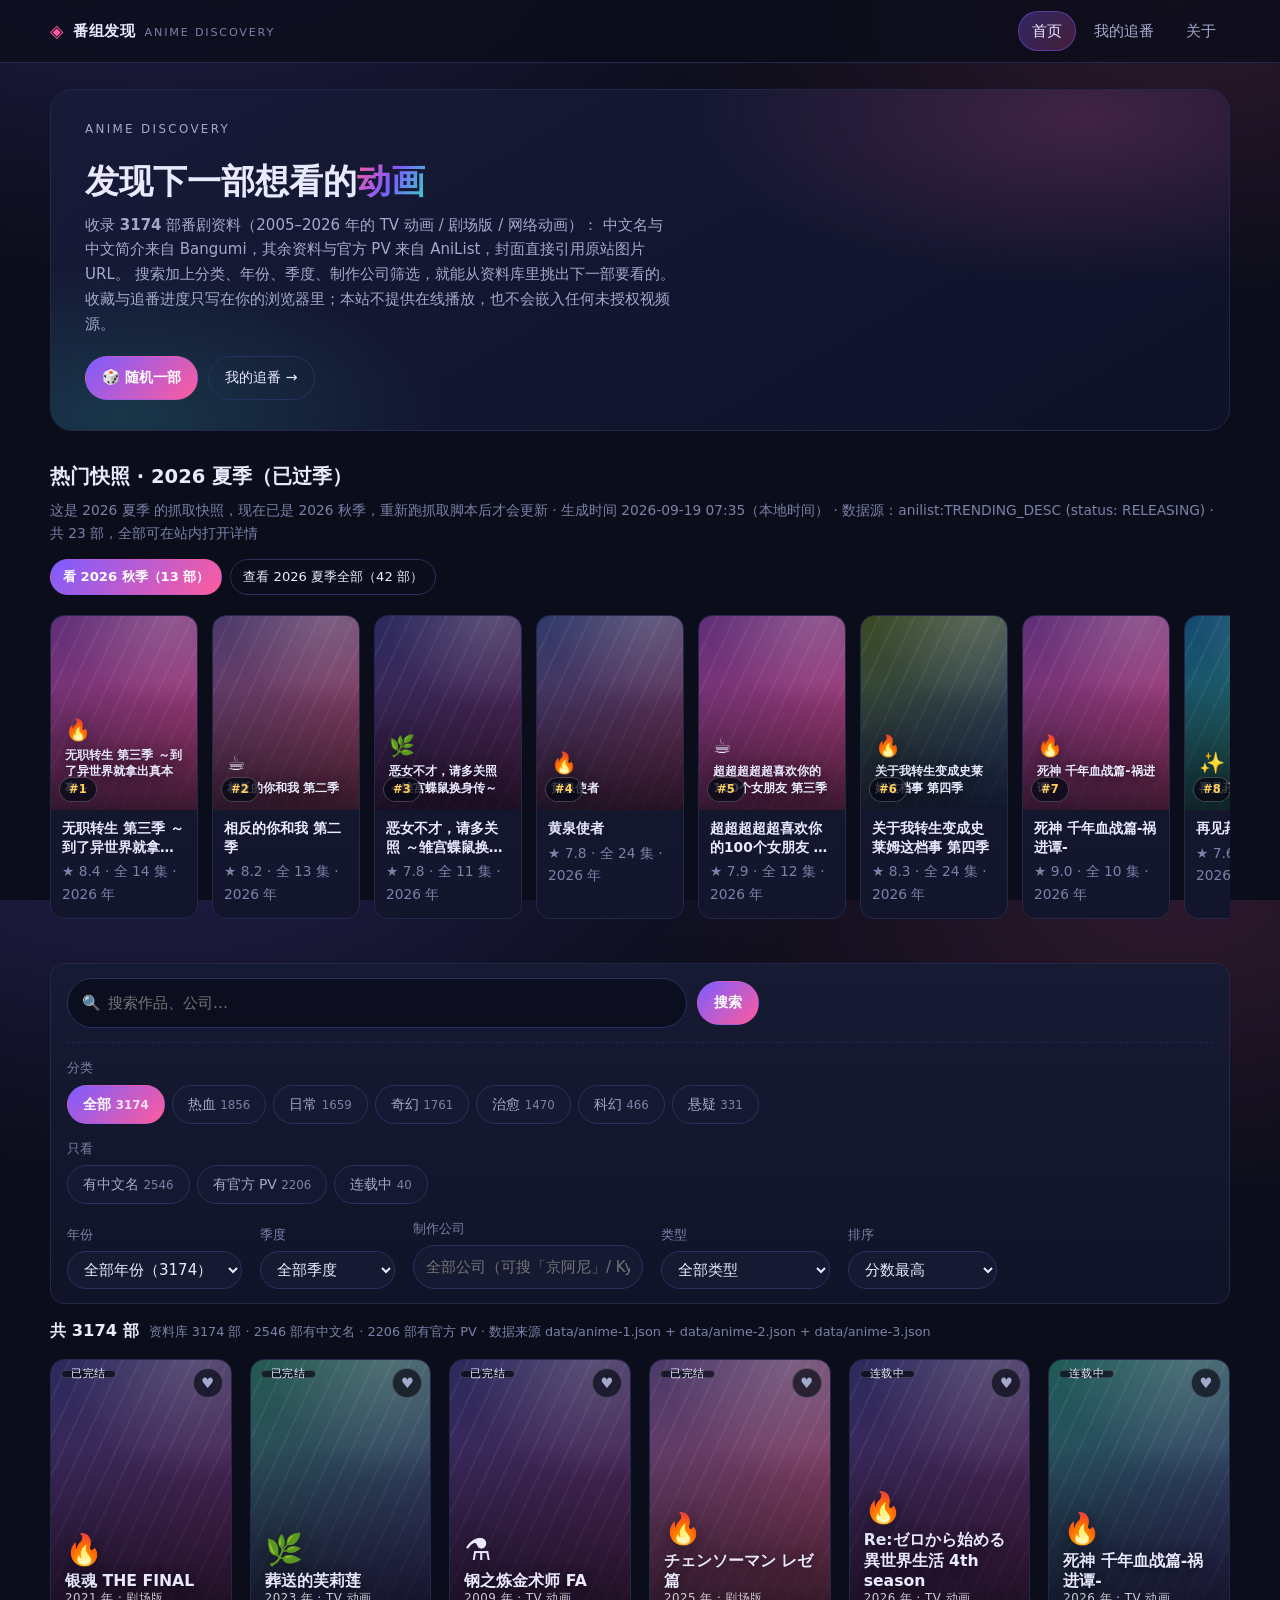
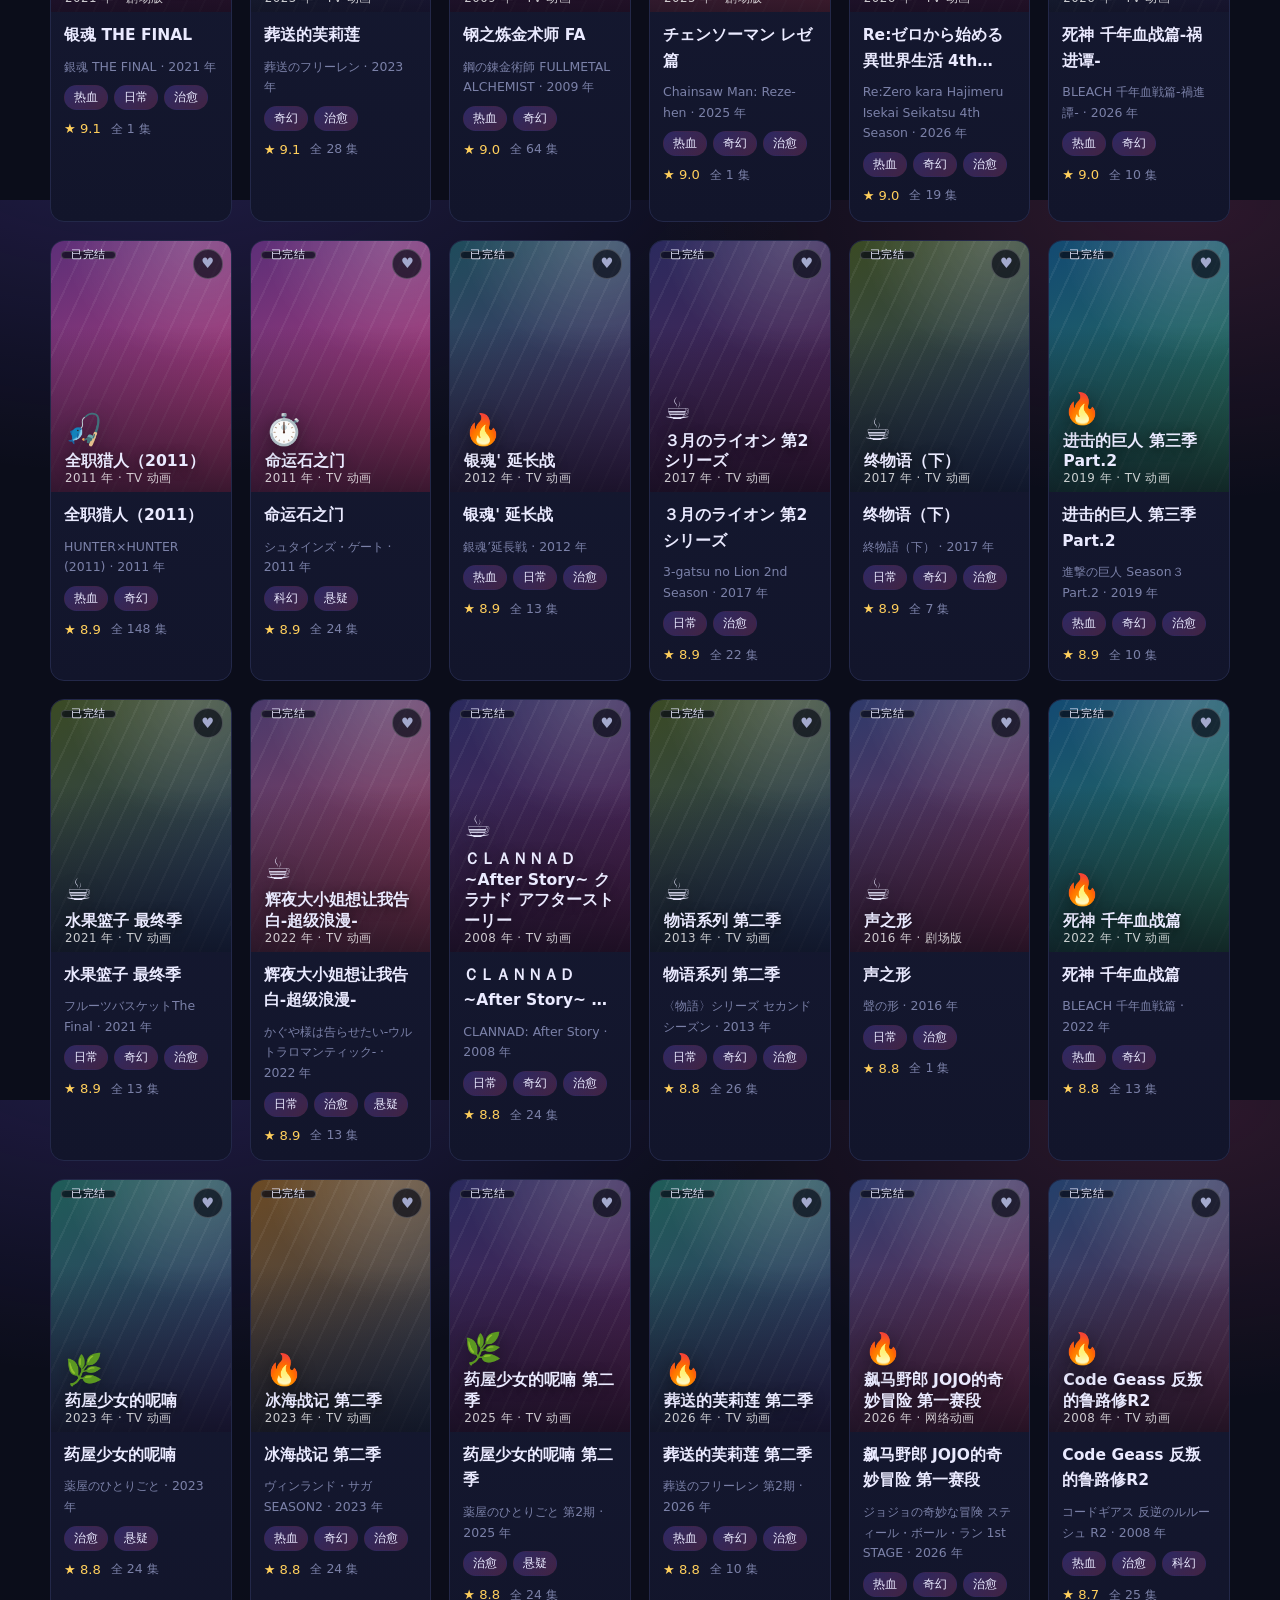
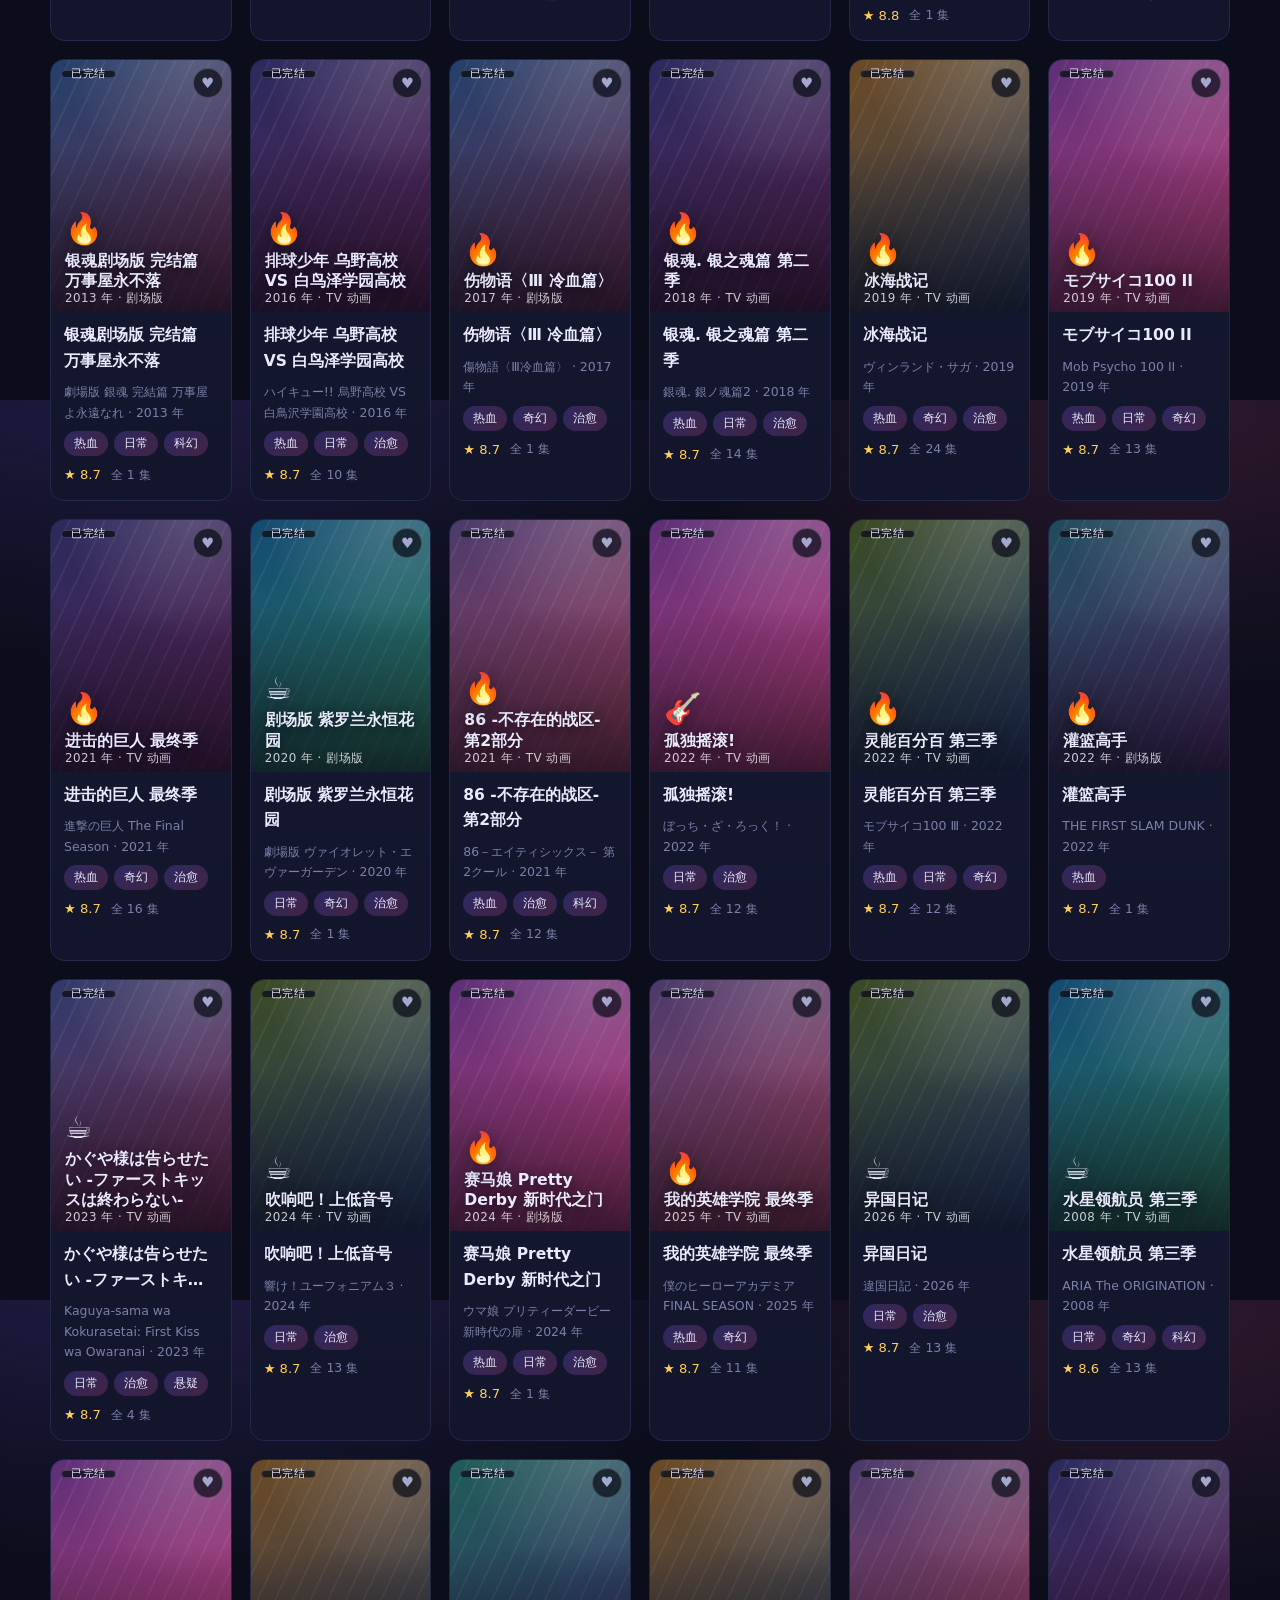
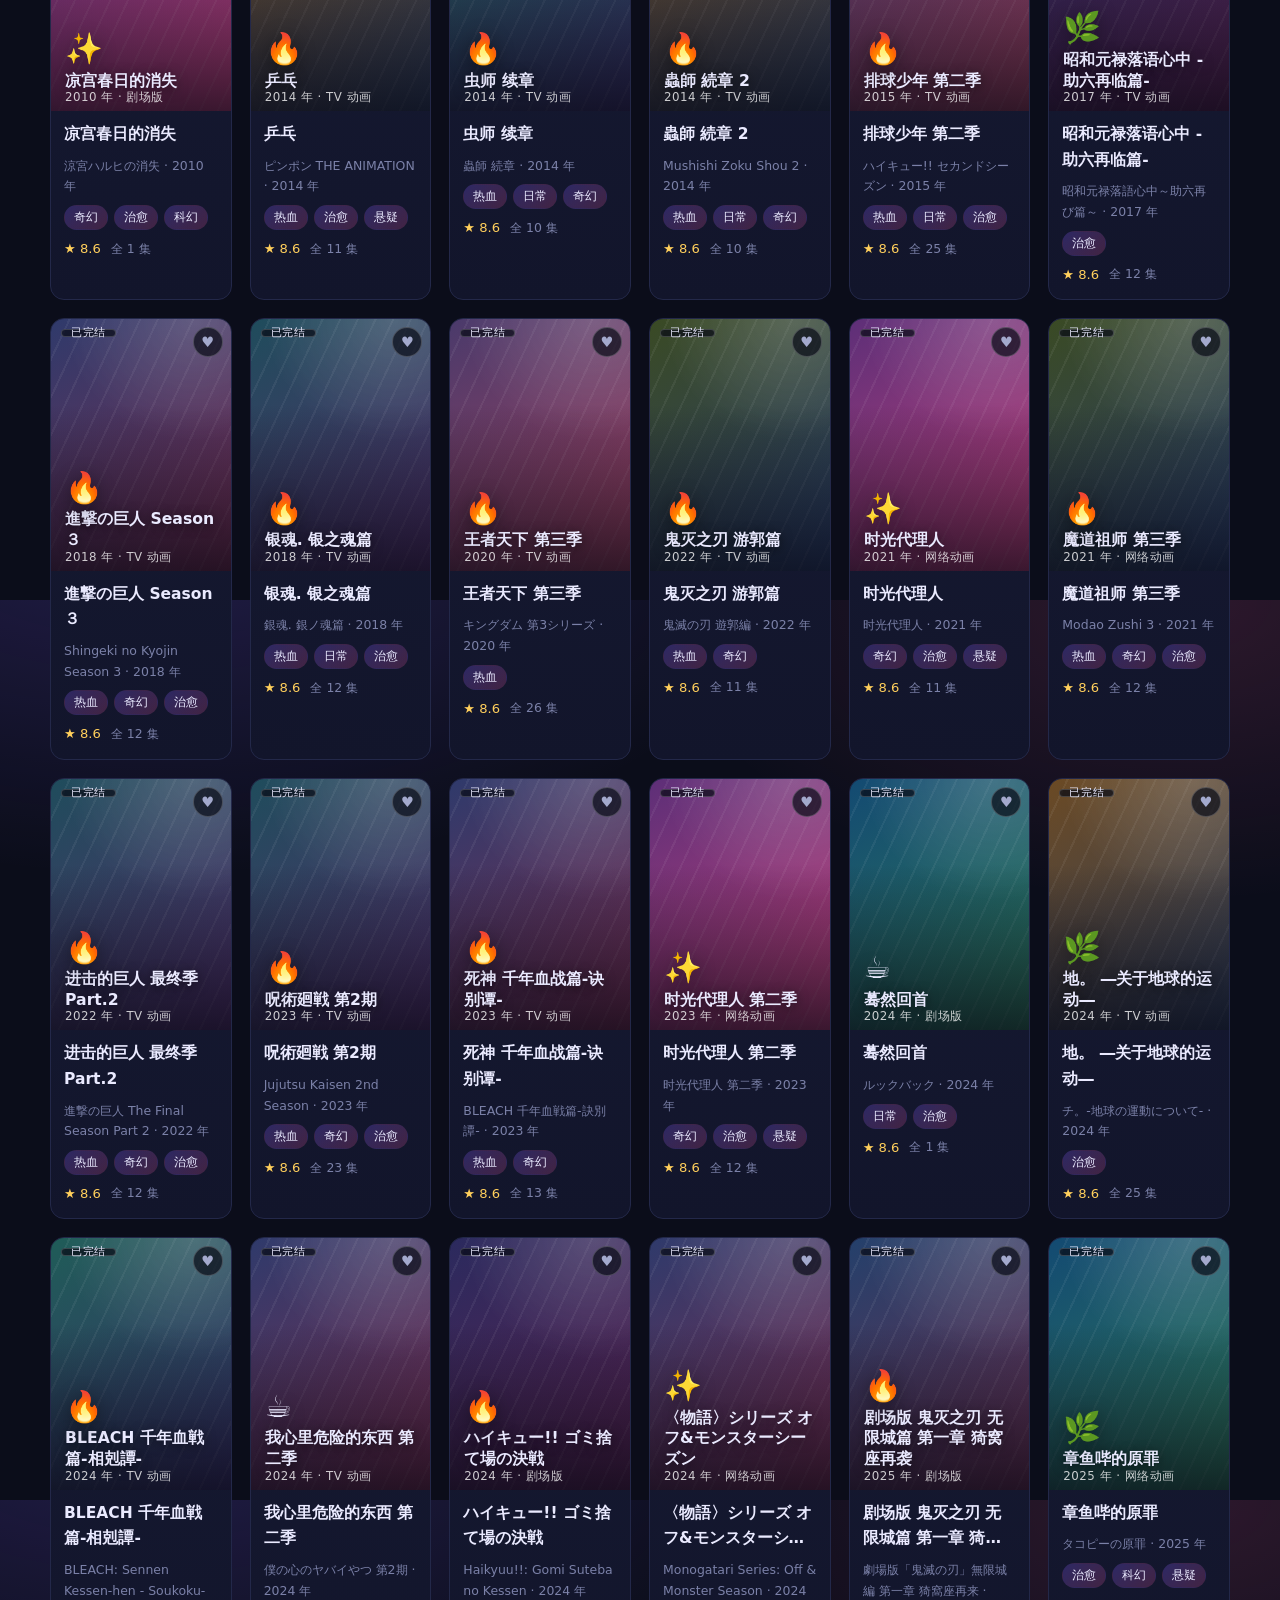
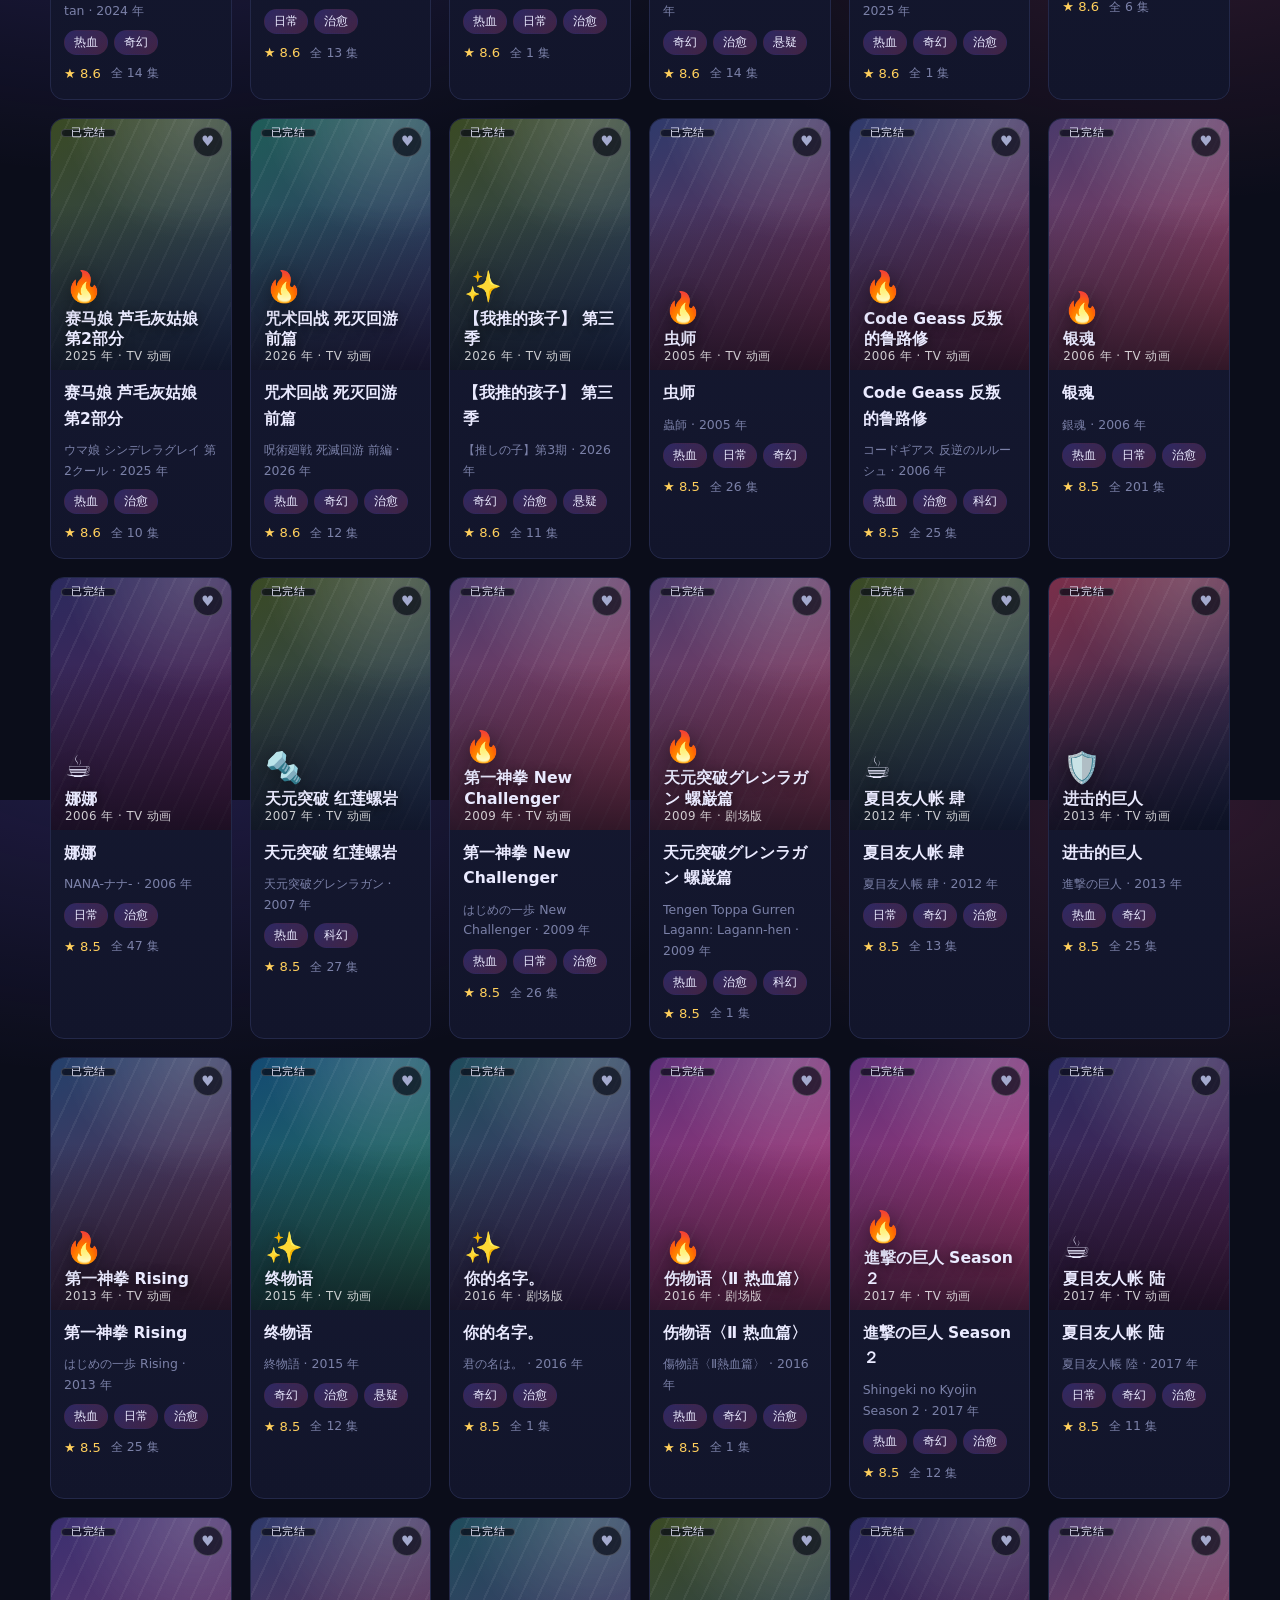
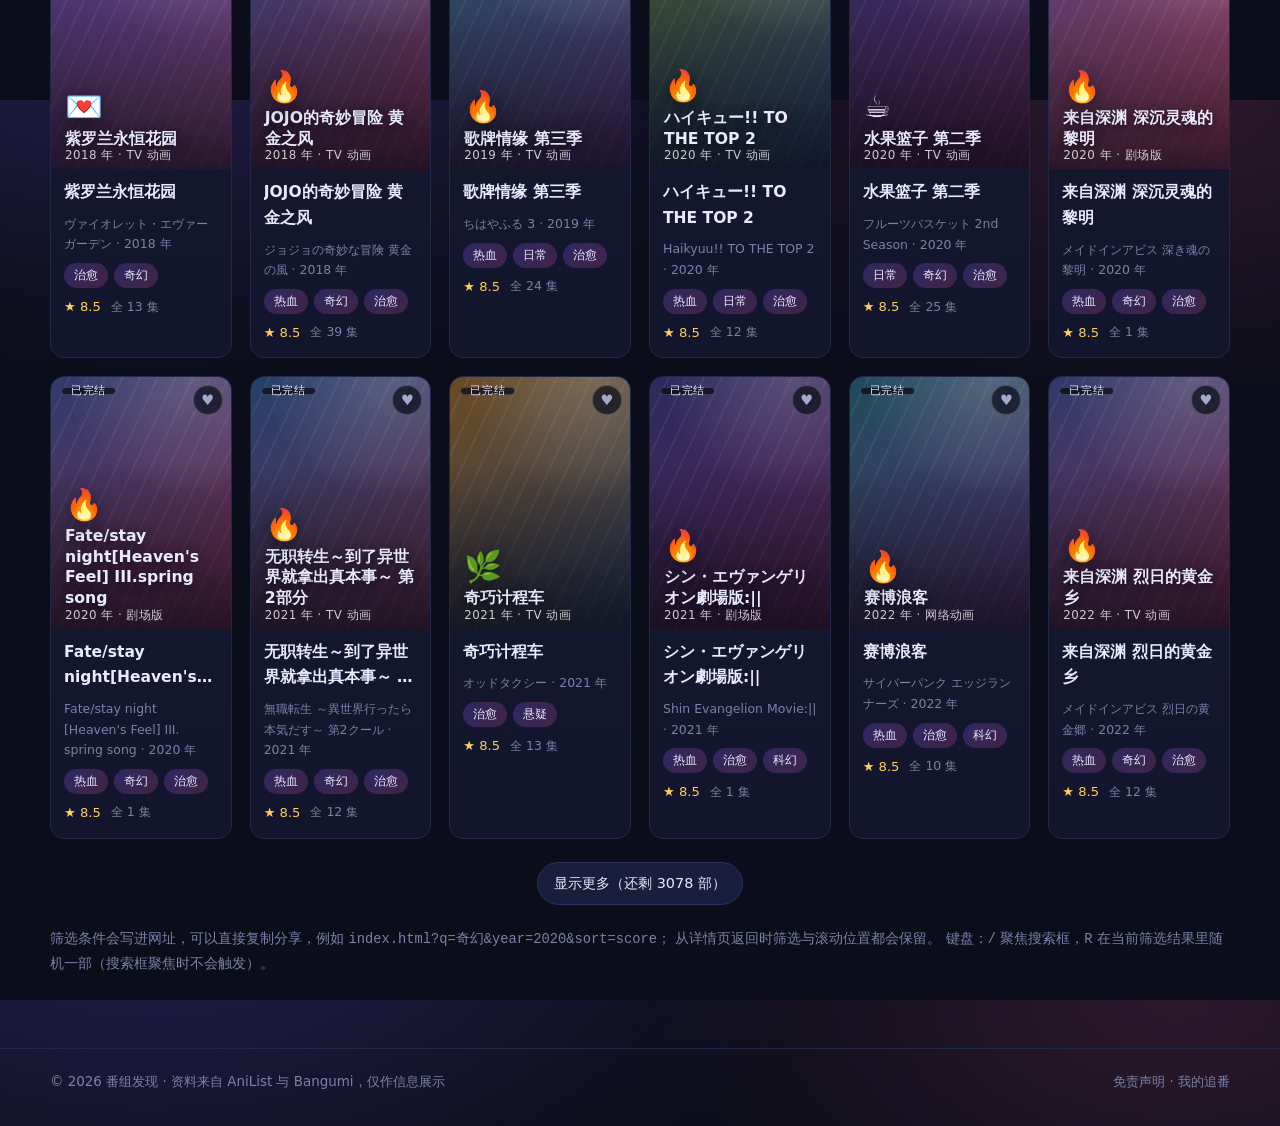
==== commit 68e66a36: "feat: 详情页「去哪看正片」站外搜索、热门过季提示、「只看」开关、相关推荐加权 - 详情页：哔哩哔哩 / 巴哈姆特动画疯 / Crunchyroll 站内搜索按钮（站外搜索，不提供播放） - 首页" ====
--- a/outputs/anime-discovery/index.html
+++ b/outputs/anime-discovery/index.html
@@ -5,7 +5,7 @@
 <meta name="viewport" content="width=device-width, initial-scale=1">
 <title>番组发现 AnimeDiscovery · 动漫发现与追番记录</title>
 <meta name="description" content="纯信息展示的番剧发现站：3174 部番剧资料（2005–2026 年的 TV 动画 / 剧场版 / 网络动画）、本季热门、搜索与分类 / 年份 / 季度 / 制作公司筛选，收藏与追番进度只保存在你自己的浏览器里。资料来自 AniList 与 Bangumi，本站不提供任何在线播放。">
-<link rel="stylesheet" href="assets/css/style.css?v=20260919a">
+<link rel="stylesheet" href="assets/css/style.css?v=20261014a">
 <link rel="icon" href="data:image/svg+xml,<svg xmlns='http://www.w3.org/2000/svg' viewBox='0 0 32 32'><text y='26' font-size='26'>🌸</text></svg>">
 </head>
 <body data-page="home">
@@ -46,10 +46,13 @@
   <section id="trendingSection" hidden>
     <div class="section-head">
       <div>
-        <h2>本季热门</h2>
+        <h2 id="trendingTitle">本季热门</h2>
         <p class="faint" id="trendingMeta">—</p>
       </div>
-      <button class="btn btn-sm btn-ghost" id="trendingAllBtn" type="button" hidden>查看本季全部</button>
+      <div class="section-actions">
+        <button class="btn btn-sm btn-primary" id="currentSeasonBtn" type="button" hidden>看本季</button>
+        <button class="btn btn-sm btn-ghost" id="trendingAllBtn" type="button" hidden>查看本季全部</button>
+      </div>
     </div>
     <div class="trend-strip" id="trendingStrip"></div>
   </section>
@@ -87,6 +90,10 @@
         <div class="field field-chips">
           <span class="field-label">分类</span>
           <div class="chips" id="categoryChips" role="group" aria-label="分类筛选"></div>
+        </div>
+        <div class="field field-chips">
+          <span class="field-label">只看</span>
+          <div class="chips" id="flagChips" role="group" aria-label="只看有中文名 / 有官方 PV / 连载中"></div>
         </div>
         <div class="field">
           <label class="field-label" for="yearSelect">年份</label>
@@ -152,9 +159,9 @@
   </div>
 </footer>
 
-<script src="assets/js/data.js?v=20260919a"></script>
-<script src="assets/js/store.js?v=20260919a"></script>
-<script src="assets/js/ui.js?v=20260919a"></script>
-<script src="assets/js/home.js?v=20260919a"></script>
+<script src="assets/js/data.js?v=20261014a"></script>
+<script src="assets/js/store.js?v=20261014a"></script>
+<script src="assets/js/ui.js?v=20261014a"></script>
+<script src="assets/js/home.js?v=20261014a"></script>
 </body>
 </html>
--- a/outputs/anime-discovery/assets/css/style.css
+++ b/outputs/anime-discovery/assets/css/style.css
@@ -160,6 +160,7 @@
 }
 
 .section-head p { margin: 0; }
+.section-actions { display: flex; gap: 8px; flex-wrap: wrap; }
 
 .card {
   background: linear-gradient(180deg, var(--panel), var(--bg-soft));
@@ -857,6 +858,12 @@
 }
 
 .btn-ext:hover { border-color: var(--accent-3); background: rgba(53, 214, 200, 0.2); }
+
+/* 详情页「去哪看正片」：正版平台站内搜索 */
+.watch-box { margin-top: 16px; }
+.watch-box h3 { margin: 0; font-size: 0.95rem; }
+.watch-box .link-row { margin-top: 8px; }
+.watch-box .faint { margin: 8px 0 0; }
 
 .meta-row { display: flex; align-items: center; gap: 10px; flex-wrap: wrap; }
 
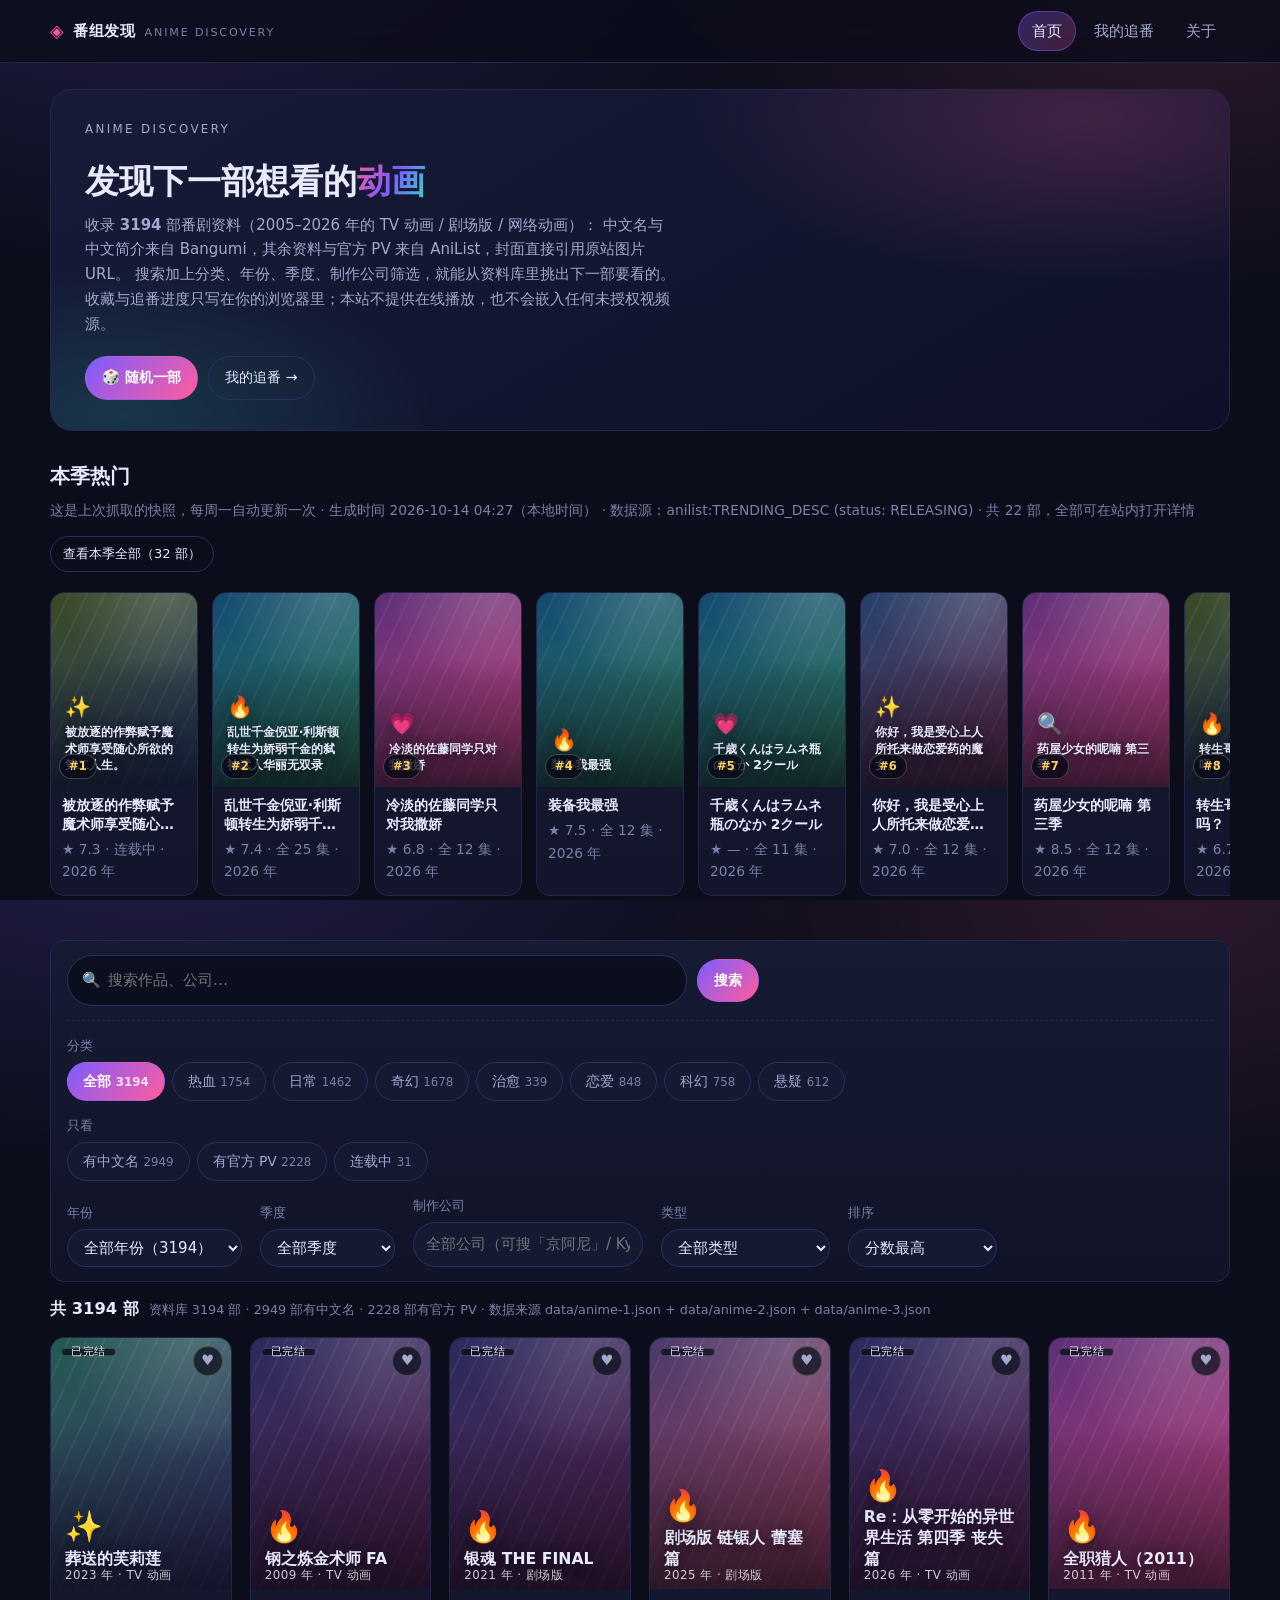
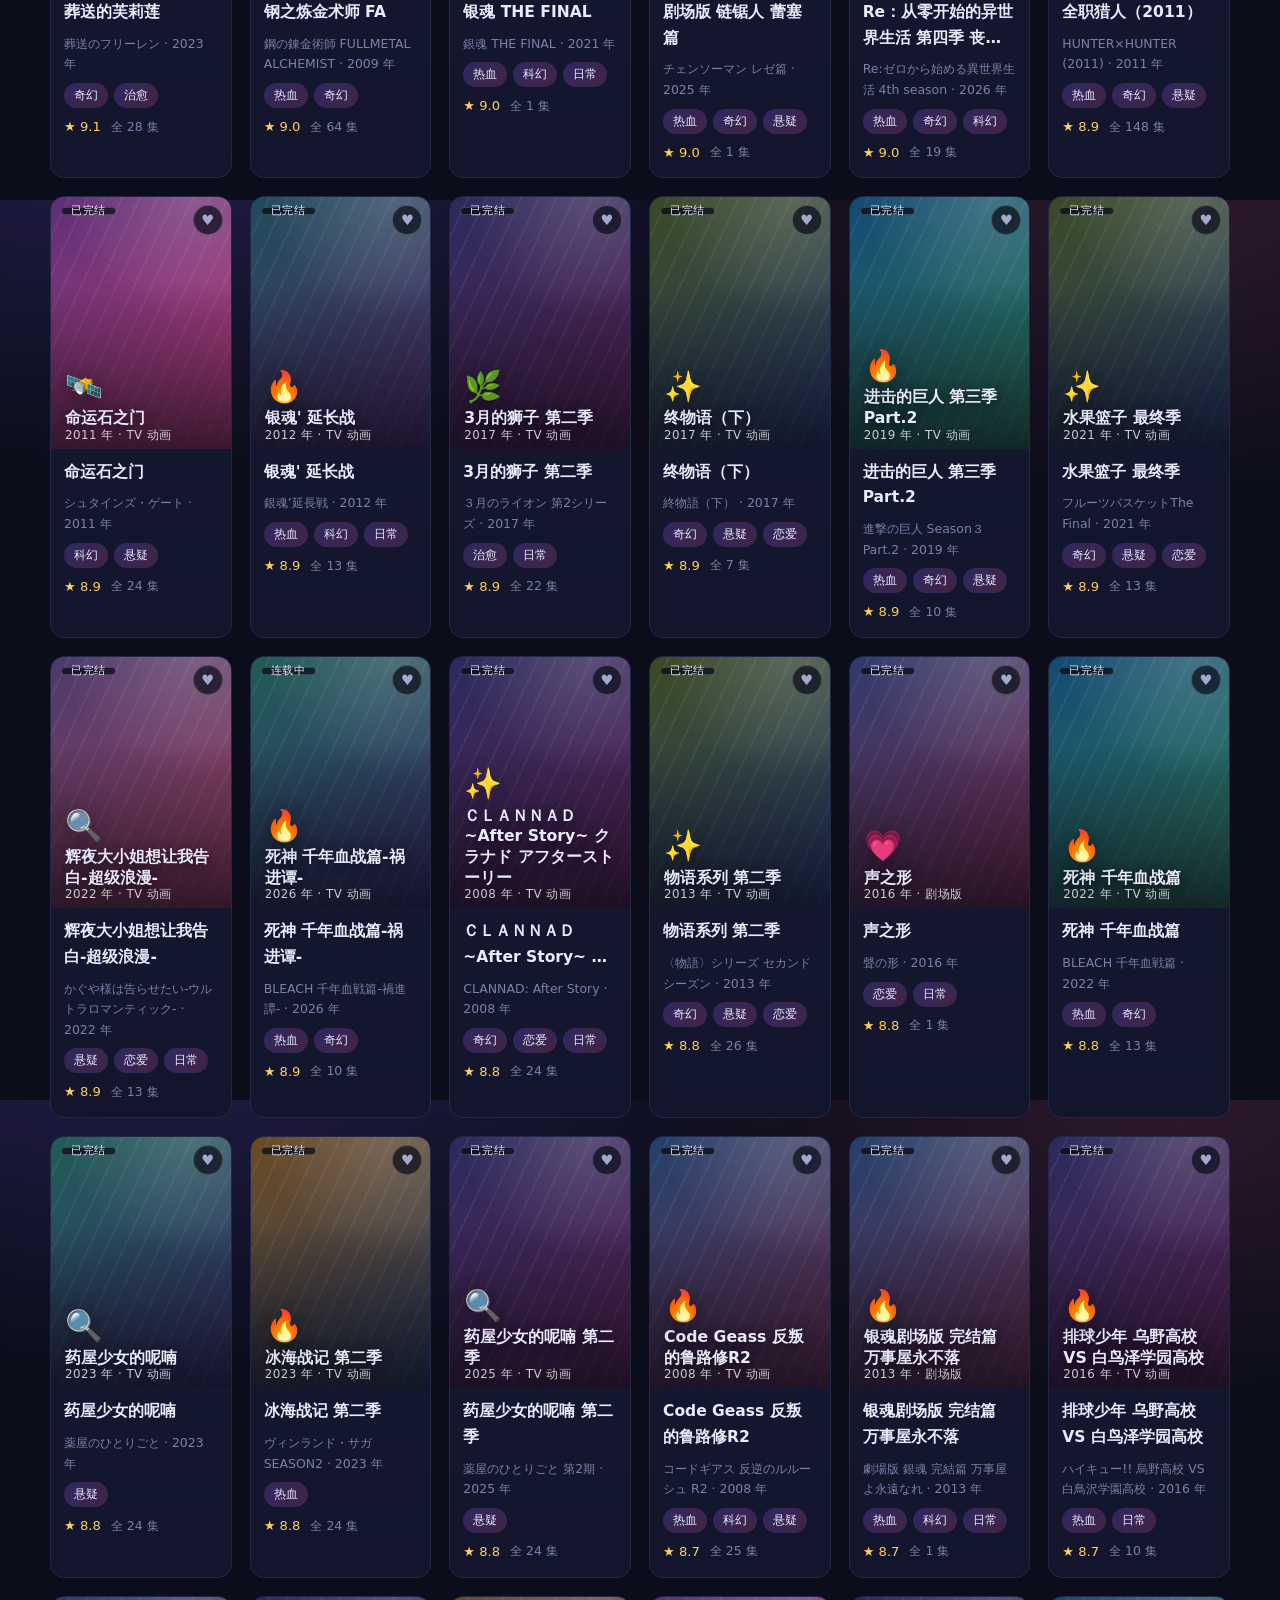
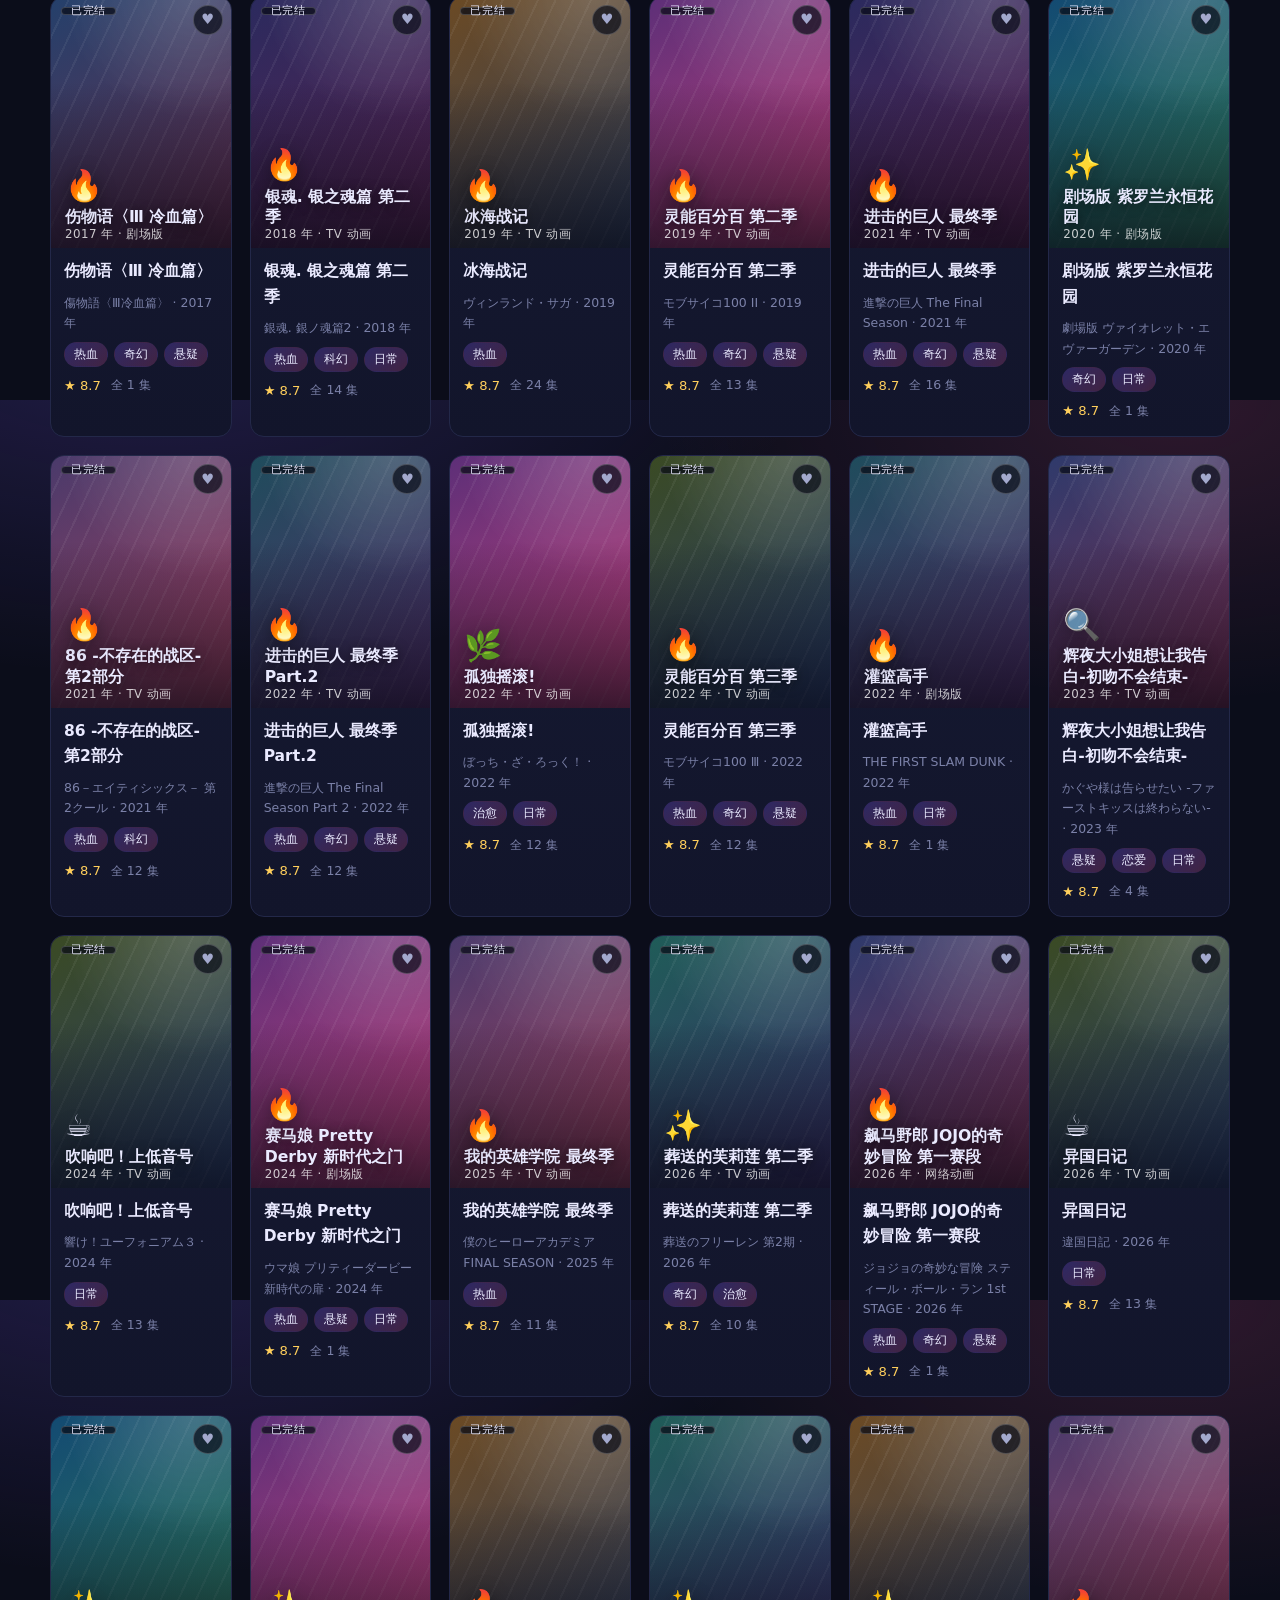
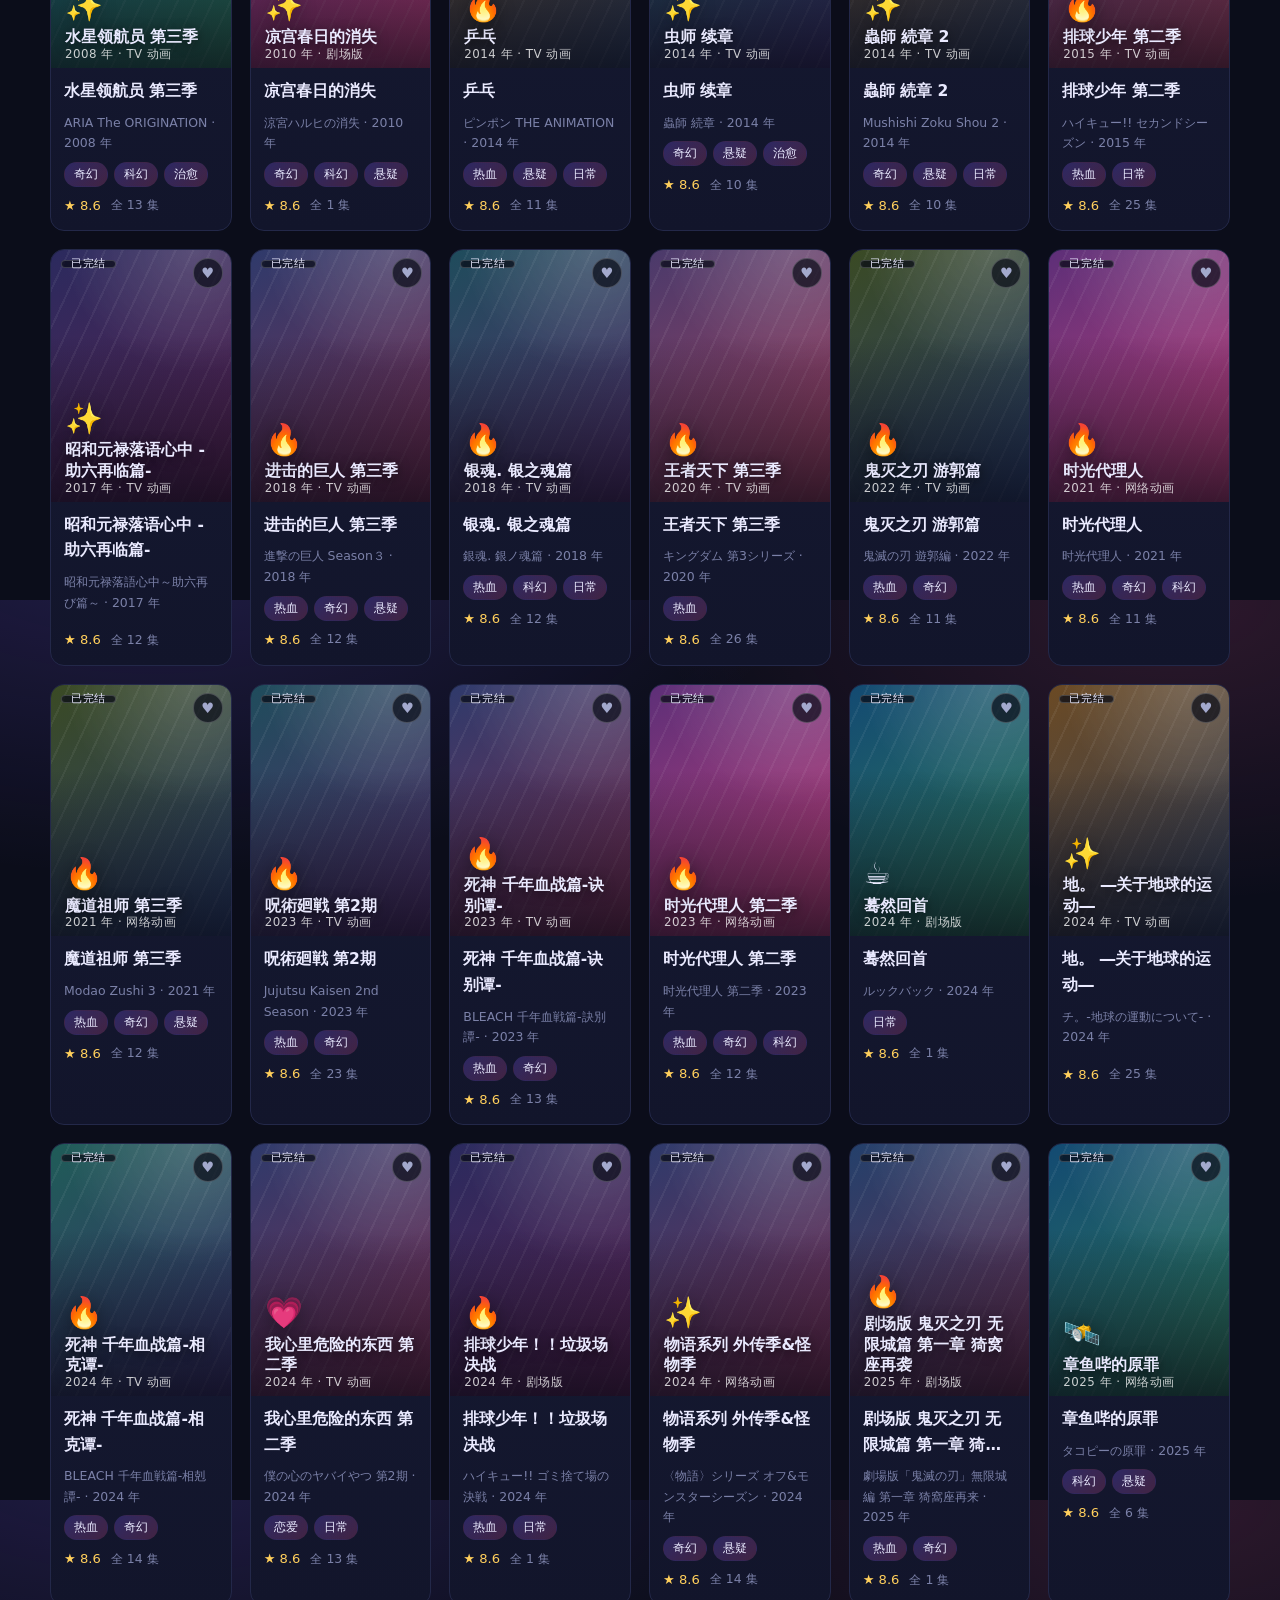
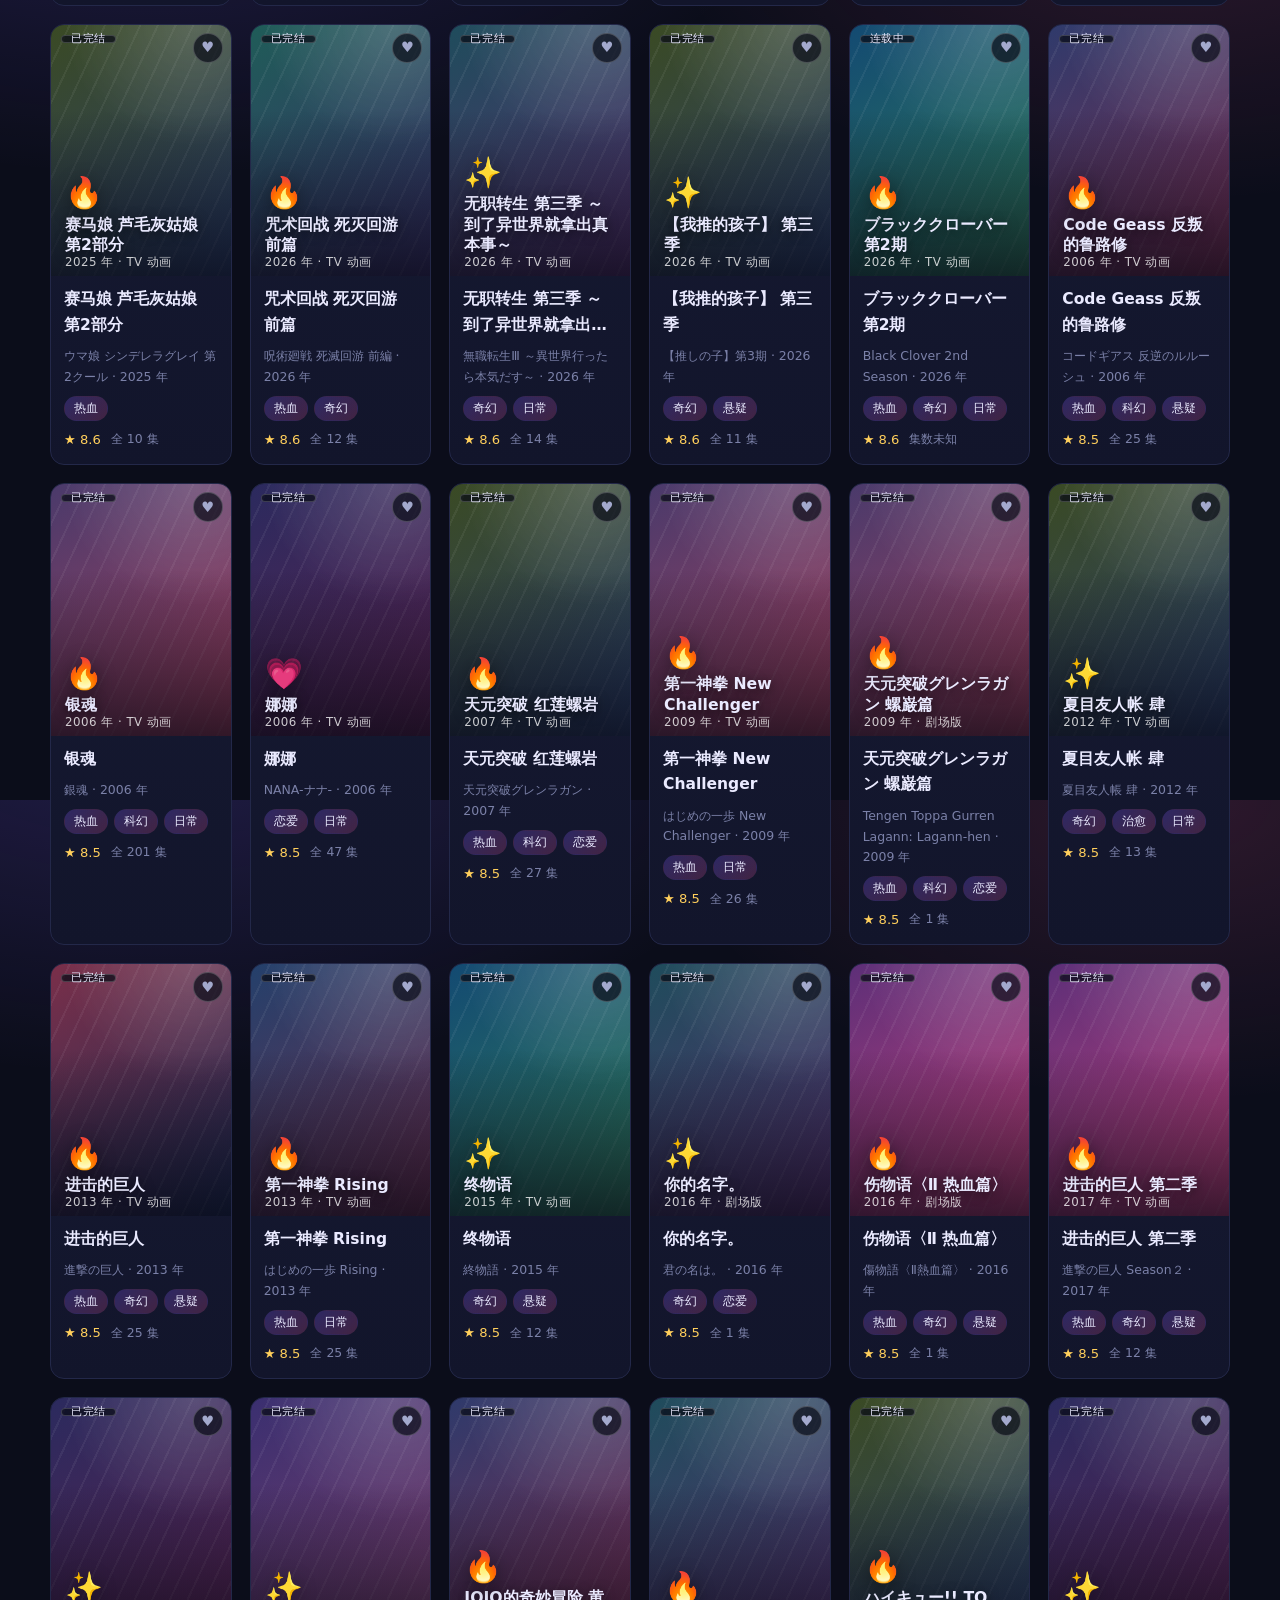
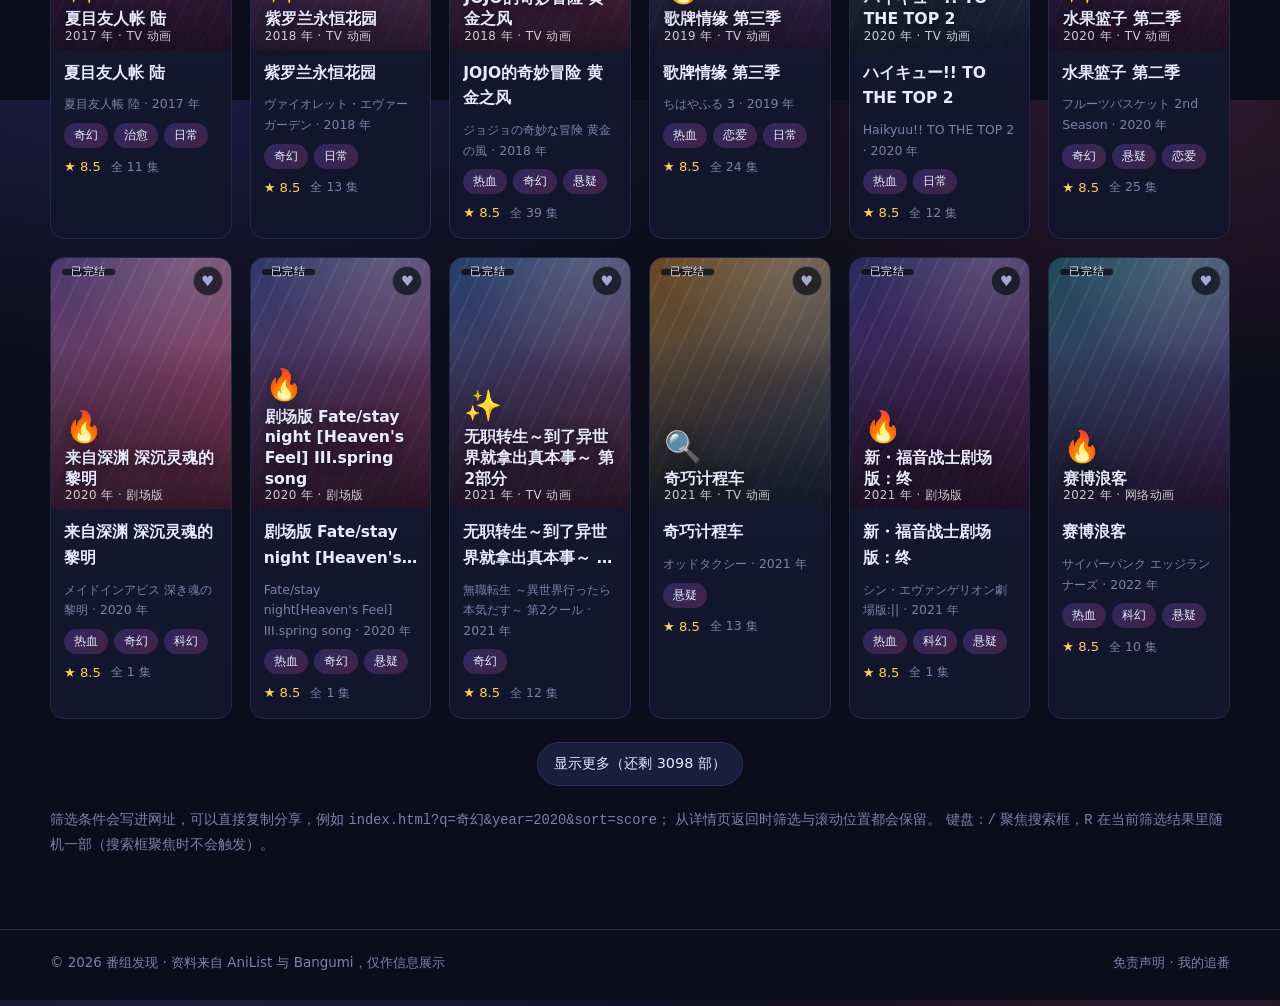
==== commit ee7d6445: "feat: 改进计划 B/C/D：正版平台链接、单集时长、秋季热门、中文名匹配、分类重算、每周自动更新 数据（3174 → 3194 部，旧 id 全部保留） - B0 id 稳定：旧条目永远沿用原 " ====
--- a/outputs/anime-discovery/index.html
+++ b/outputs/anime-discovery/index.html
@@ -4,8 +4,8 @@
 <meta charset="utf-8">
 <meta name="viewport" content="width=device-width, initial-scale=1">
 <title>番组发现 AnimeDiscovery · 动漫发现与追番记录</title>
-<meta name="description" content="纯信息展示的番剧发现站：3174 部番剧资料（2005–2026 年的 TV 动画 / 剧场版 / 网络动画）、本季热门、搜索与分类 / 年份 / 季度 / 制作公司筛选，收藏与追番进度只保存在你自己的浏览器里。资料来自 AniList 与 Bangumi，本站不提供任何在线播放。">
-<link rel="stylesheet" href="assets/css/style.css?v=20261014a">
+<meta name="description" content="纯信息展示的番剧发现站：3194 部番剧资料（2005–2026 年的 TV 动画 / 剧场版 / 网络动画）、本季热门、搜索与分类 / 年份 / 季度 / 制作公司筛选，收藏与追番进度只保存在你自己的浏览器里。资料来自 AniList 与 Bangumi，本站不提供任何在线播放。">
+<link rel="stylesheet" href="assets/css/style.css?v=20261014b">
 <link rel="icon" href="data:image/svg+xml,<svg xmlns='http://www.w3.org/2000/svg' viewBox='0 0 32 32'><text y='26' font-size='26'>🌸</text></svg>">
 </head>
 <body data-page="home">
@@ -159,9 +159,9 @@
   </div>
 </footer>
 
-<script src="assets/js/data.js?v=20261014a"></script>
-<script src="assets/js/store.js?v=20261014a"></script>
-<script src="assets/js/ui.js?v=20261014a"></script>
-<script src="assets/js/home.js?v=20261014a"></script>
+<script src="assets/js/data.js?v=20261014b"></script>
+<script src="assets/js/store.js?v=20261014b"></script>
+<script src="assets/js/ui.js?v=20261014b"></script>
+<script src="assets/js/home.js?v=20261014b"></script>
 </body>
 </html>
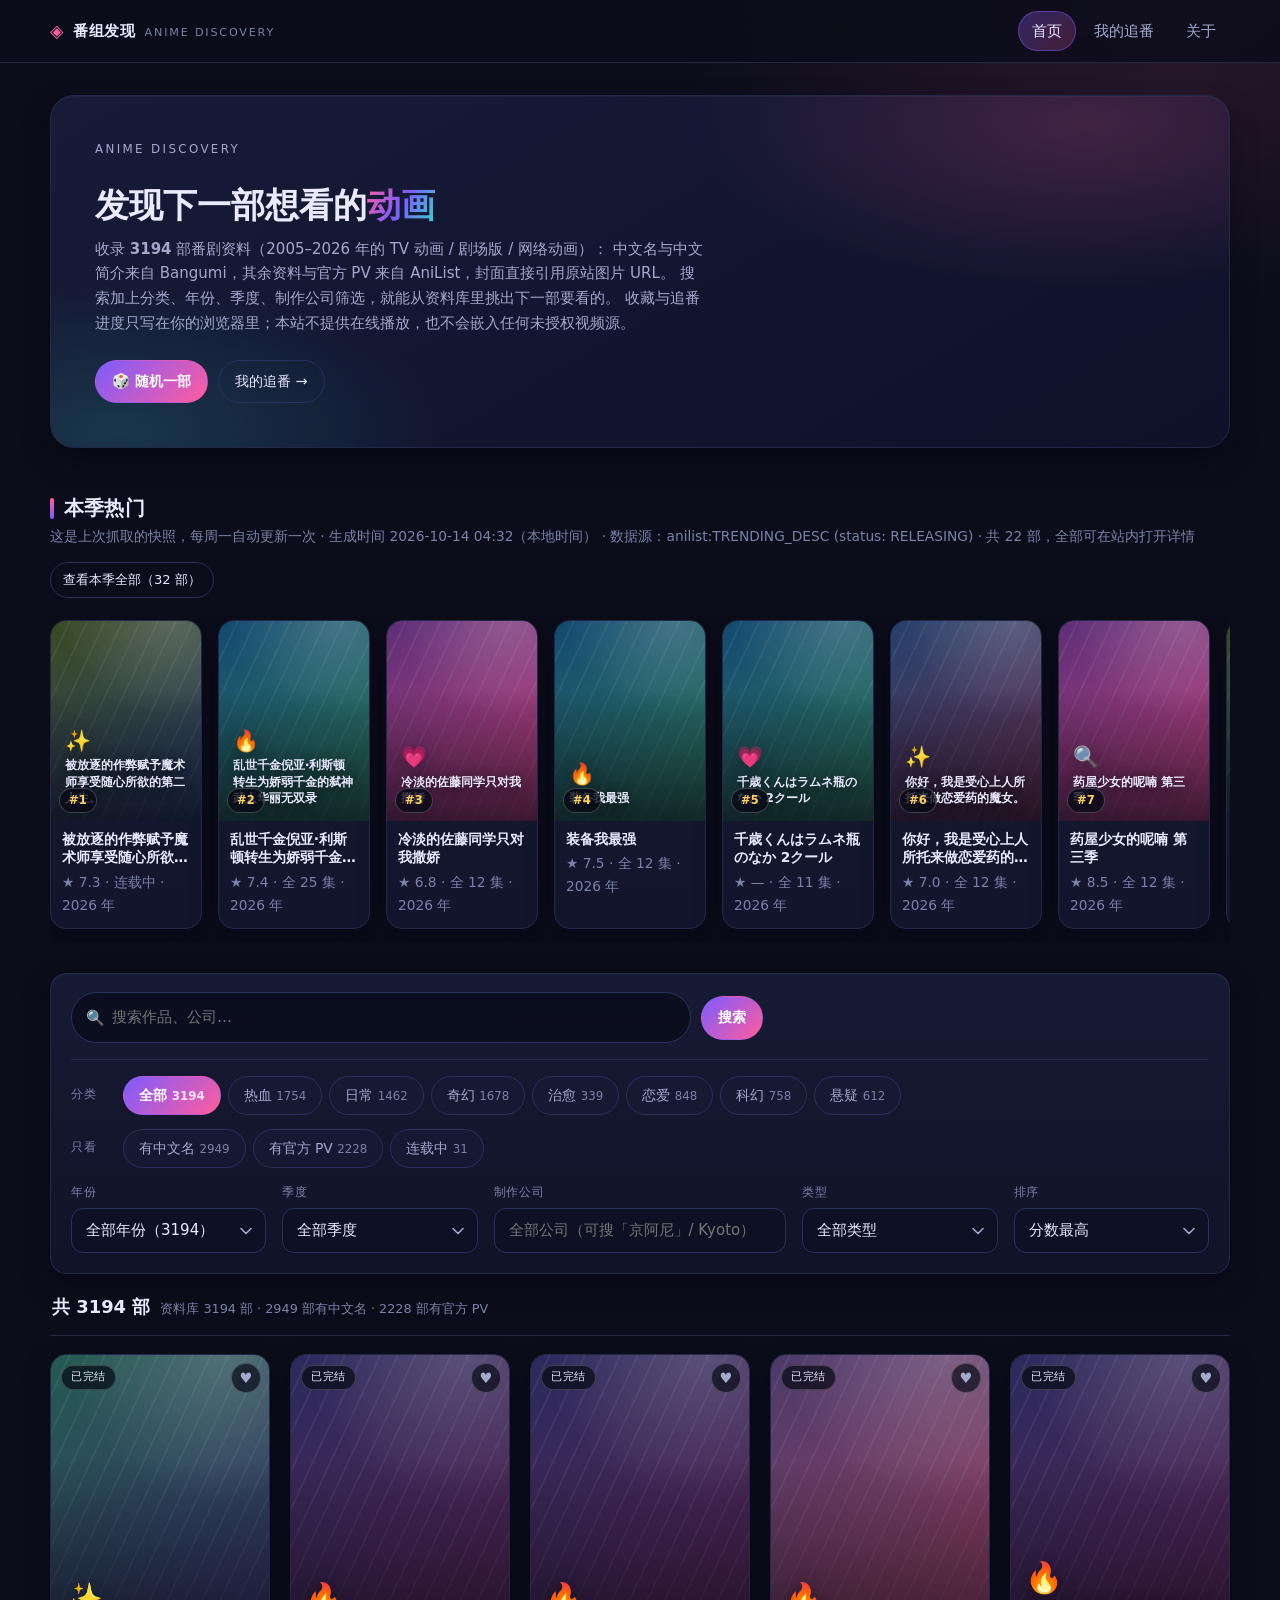
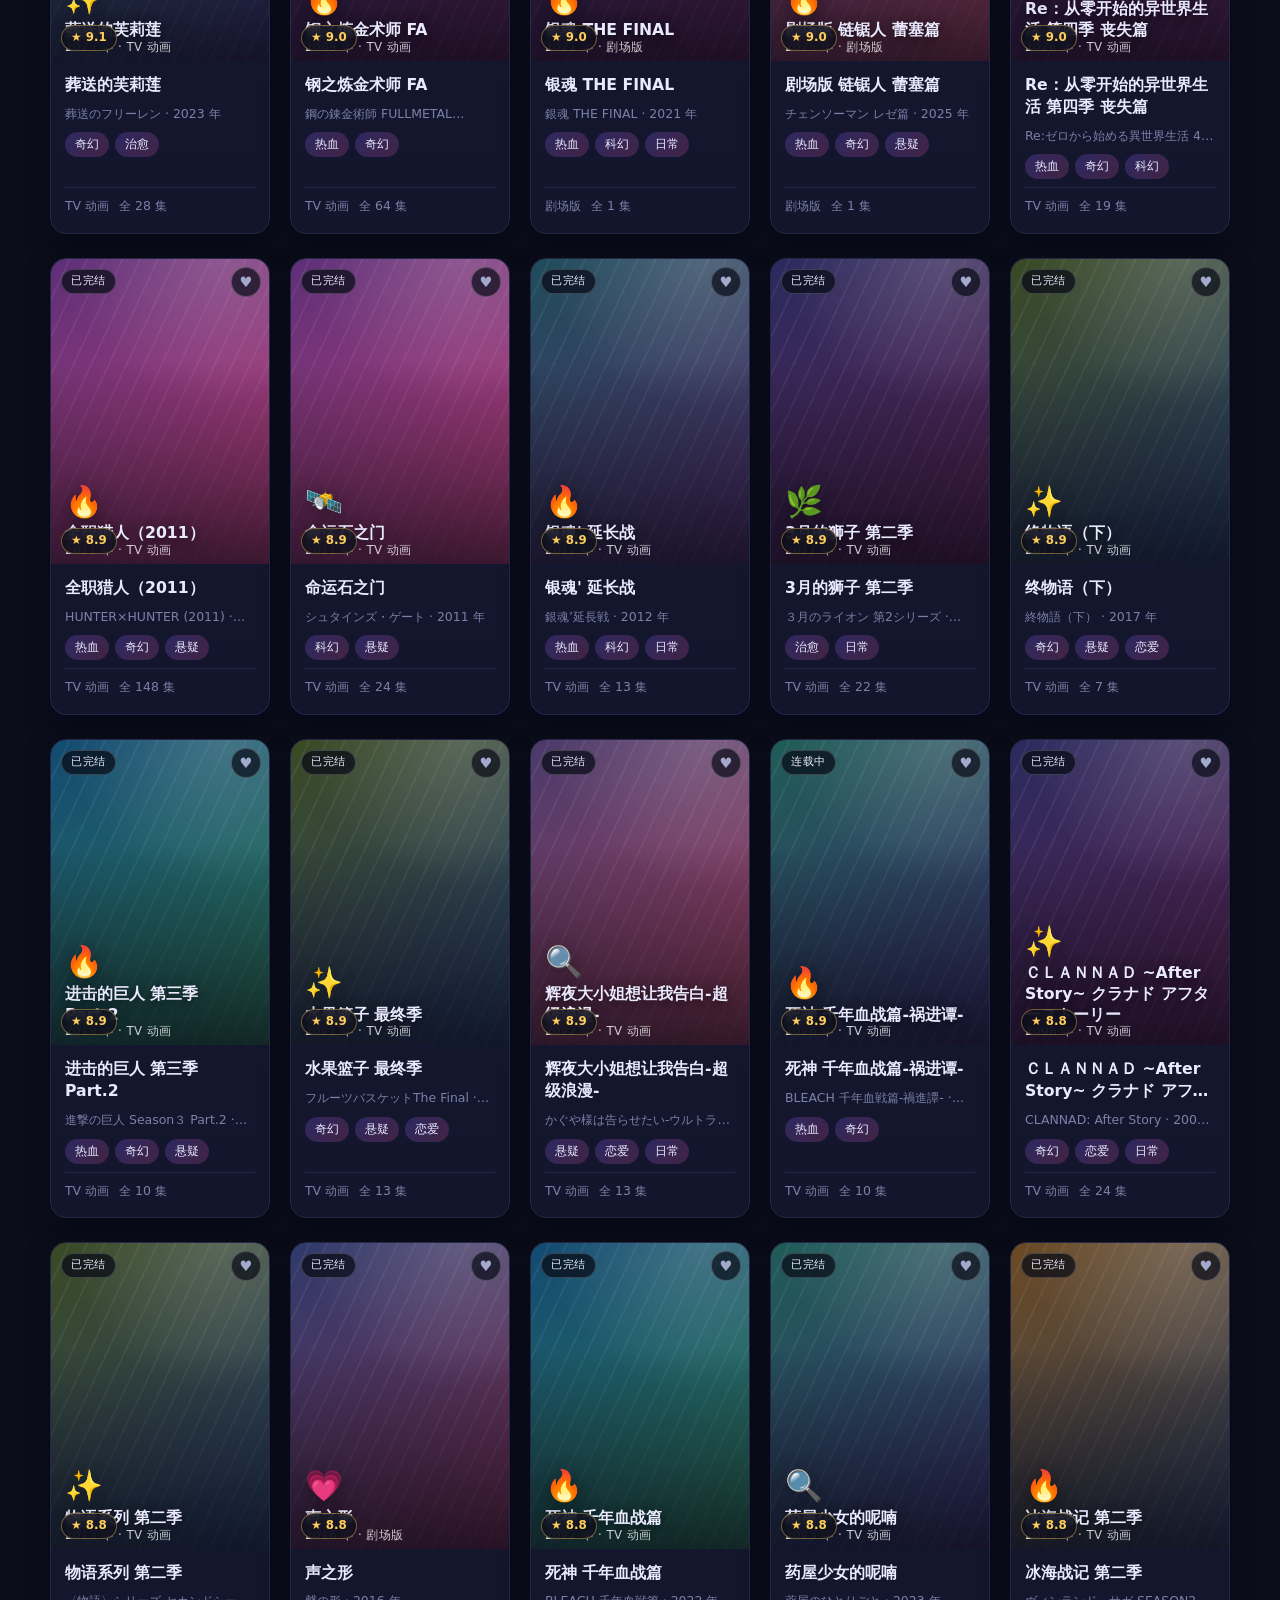
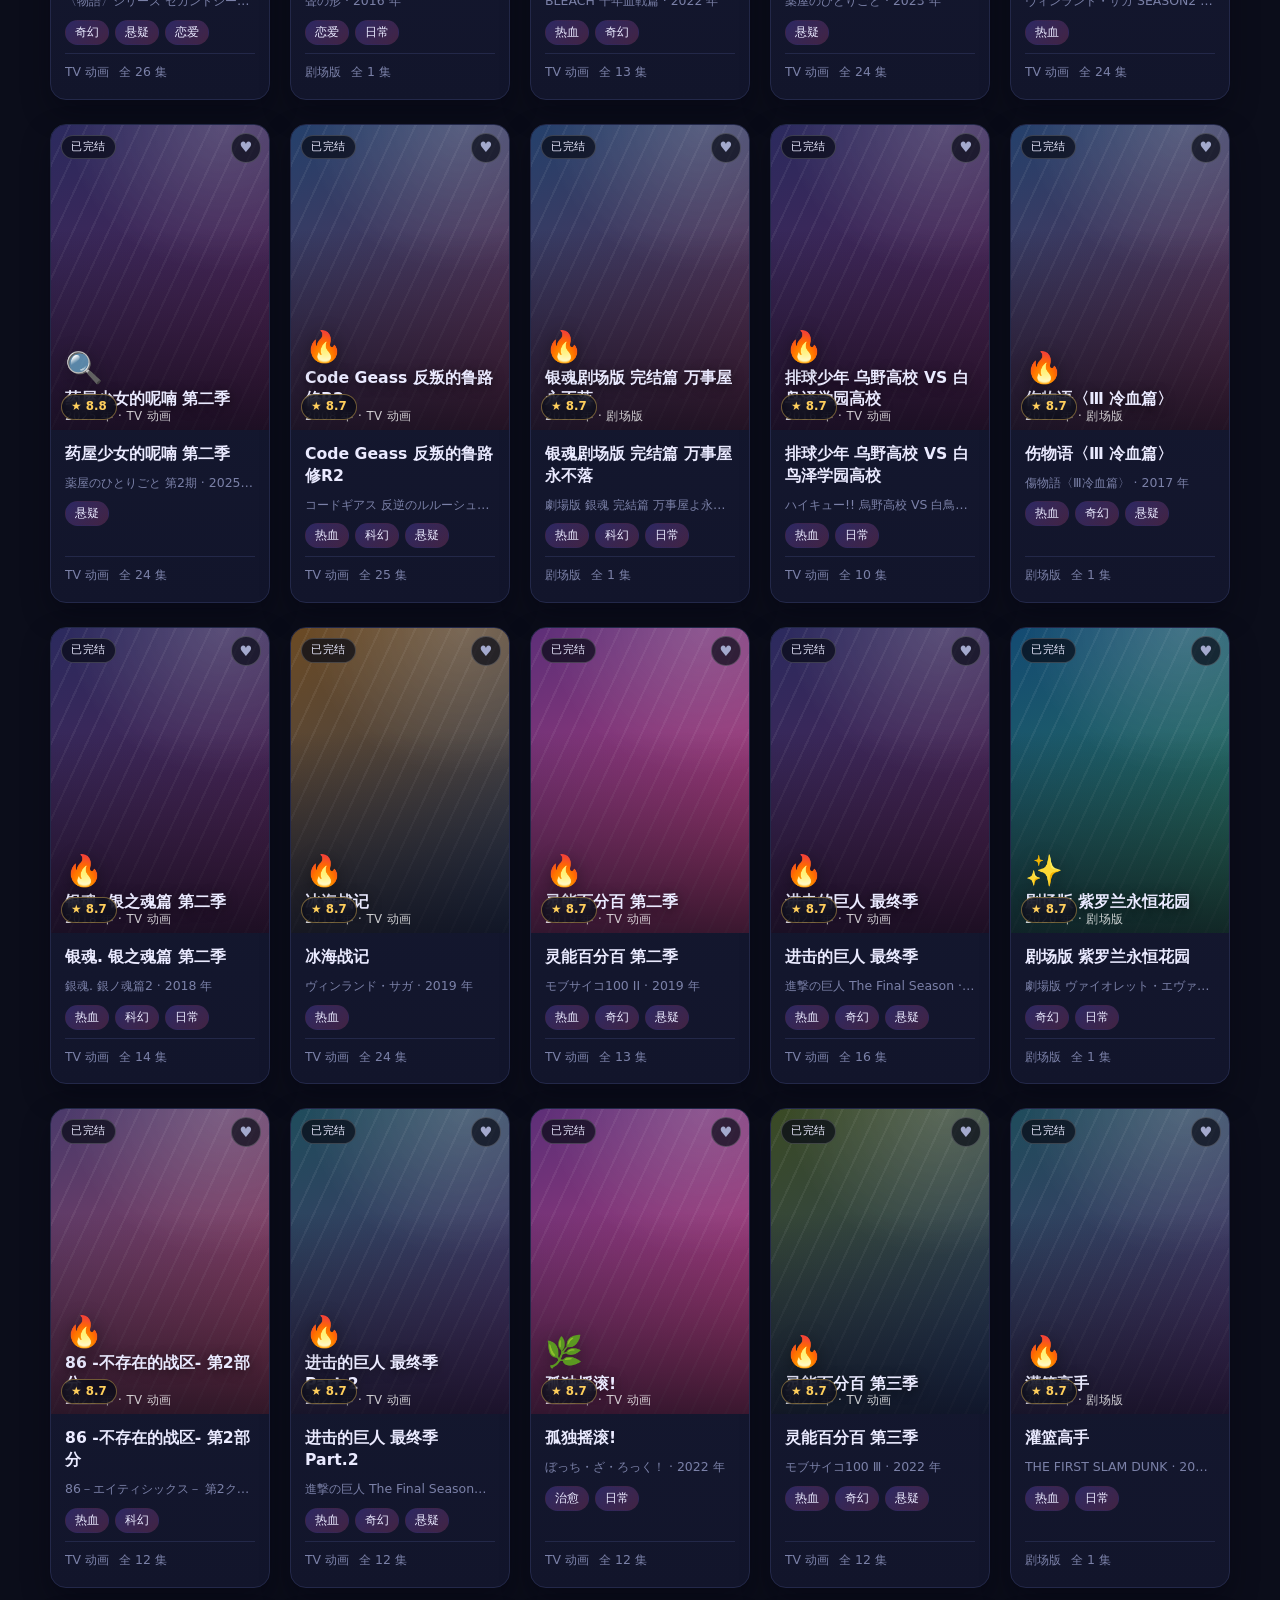
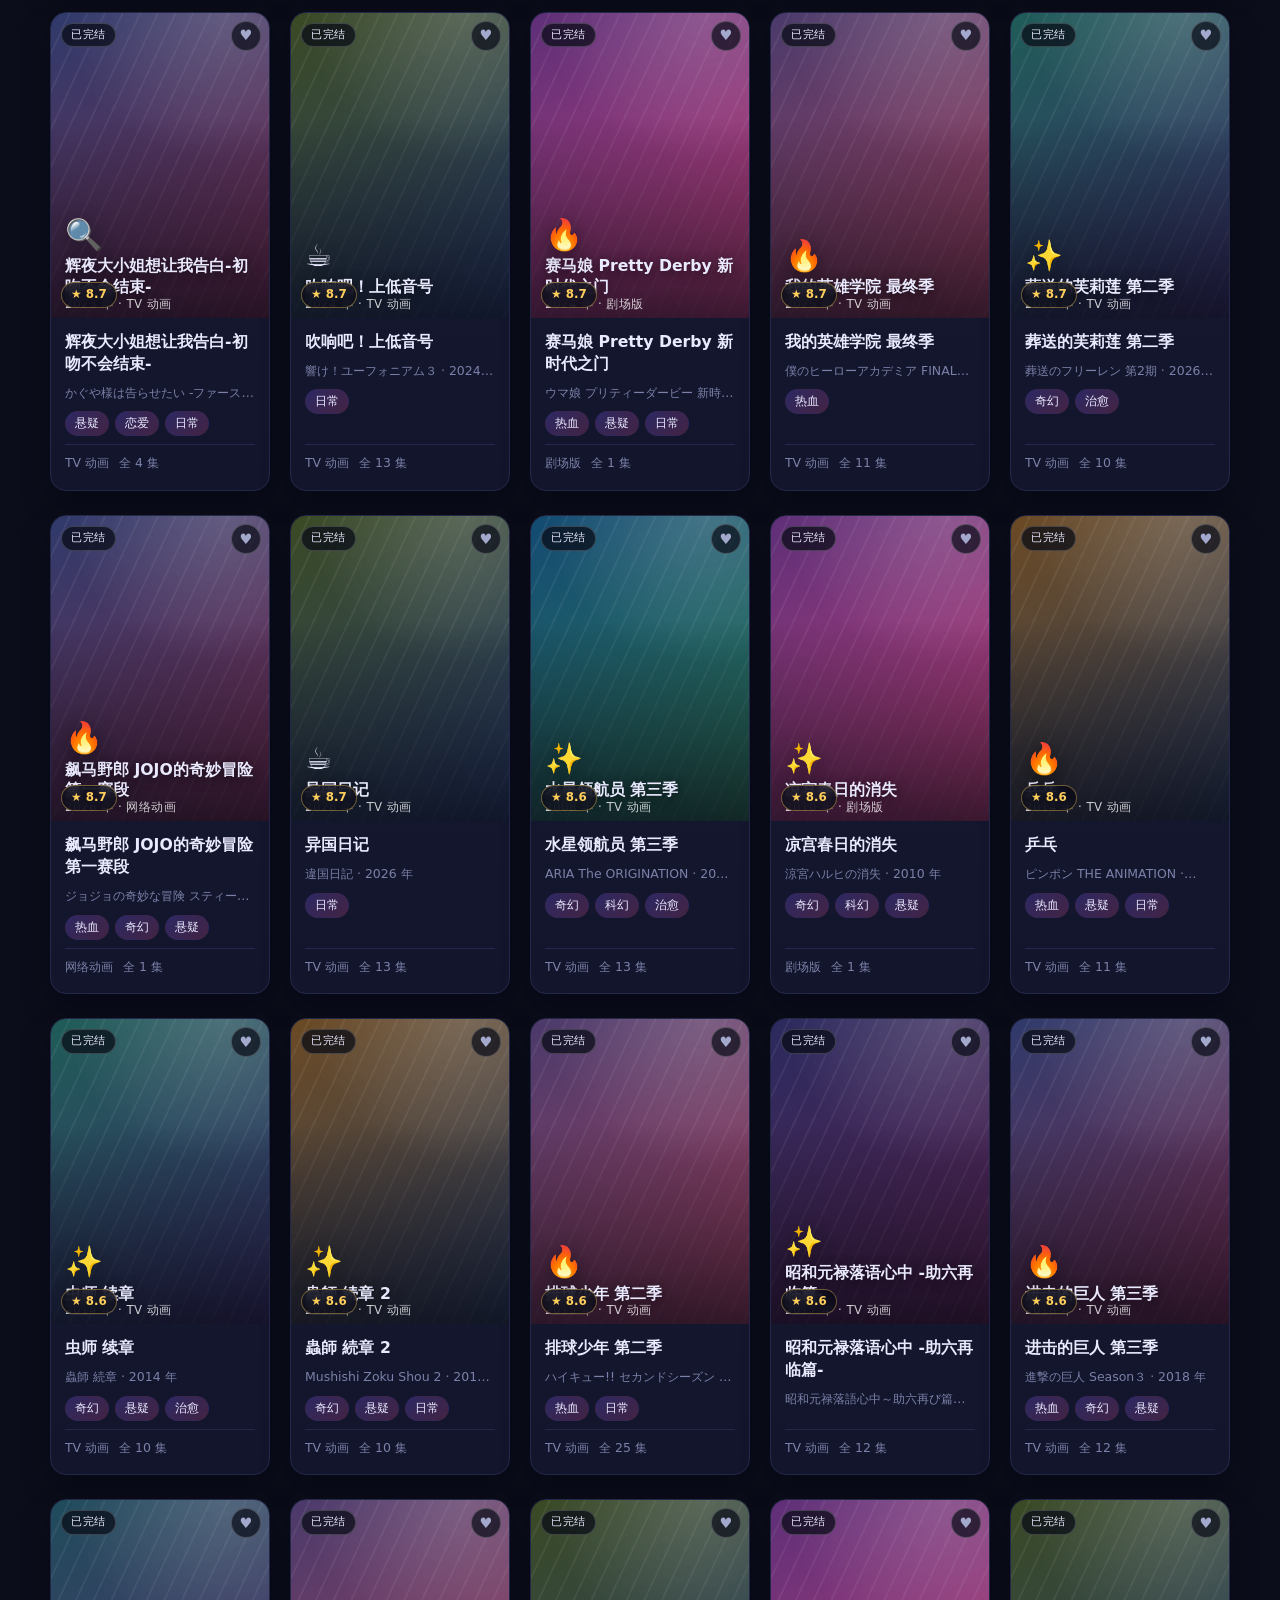
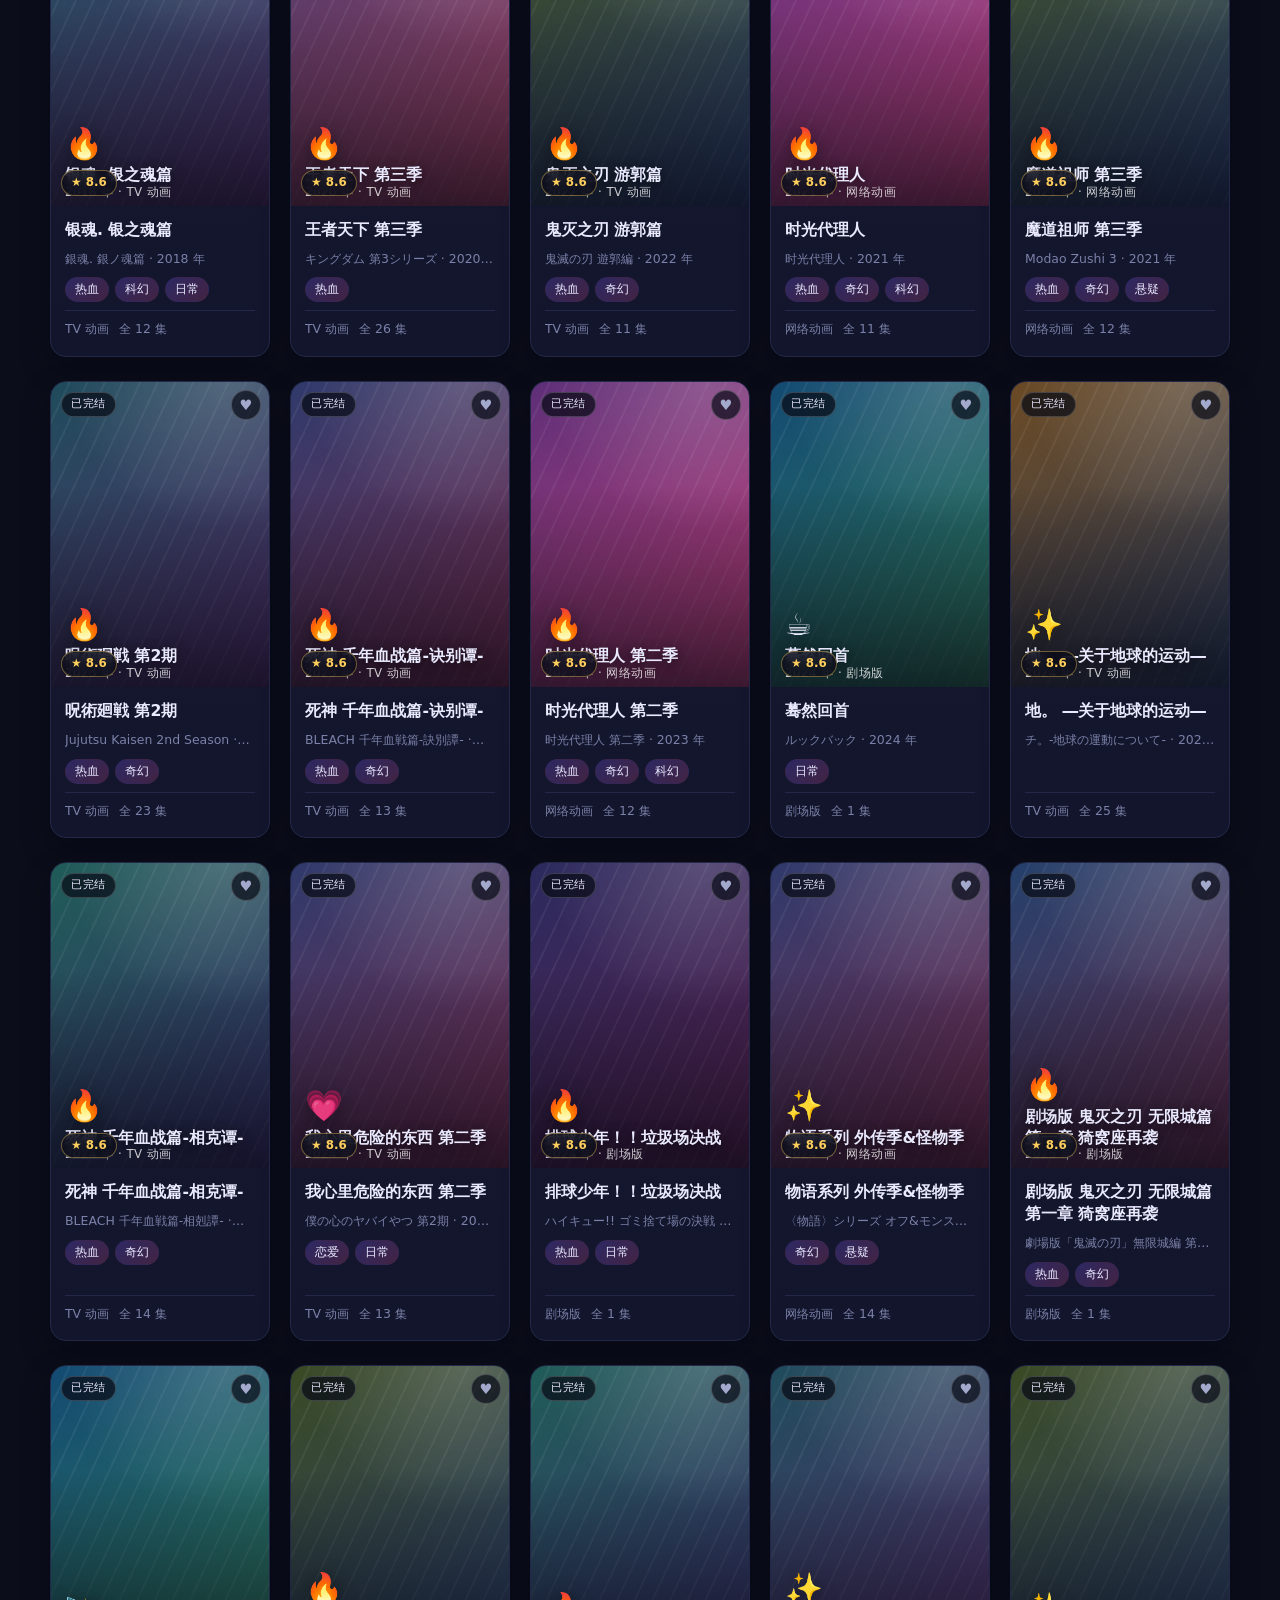
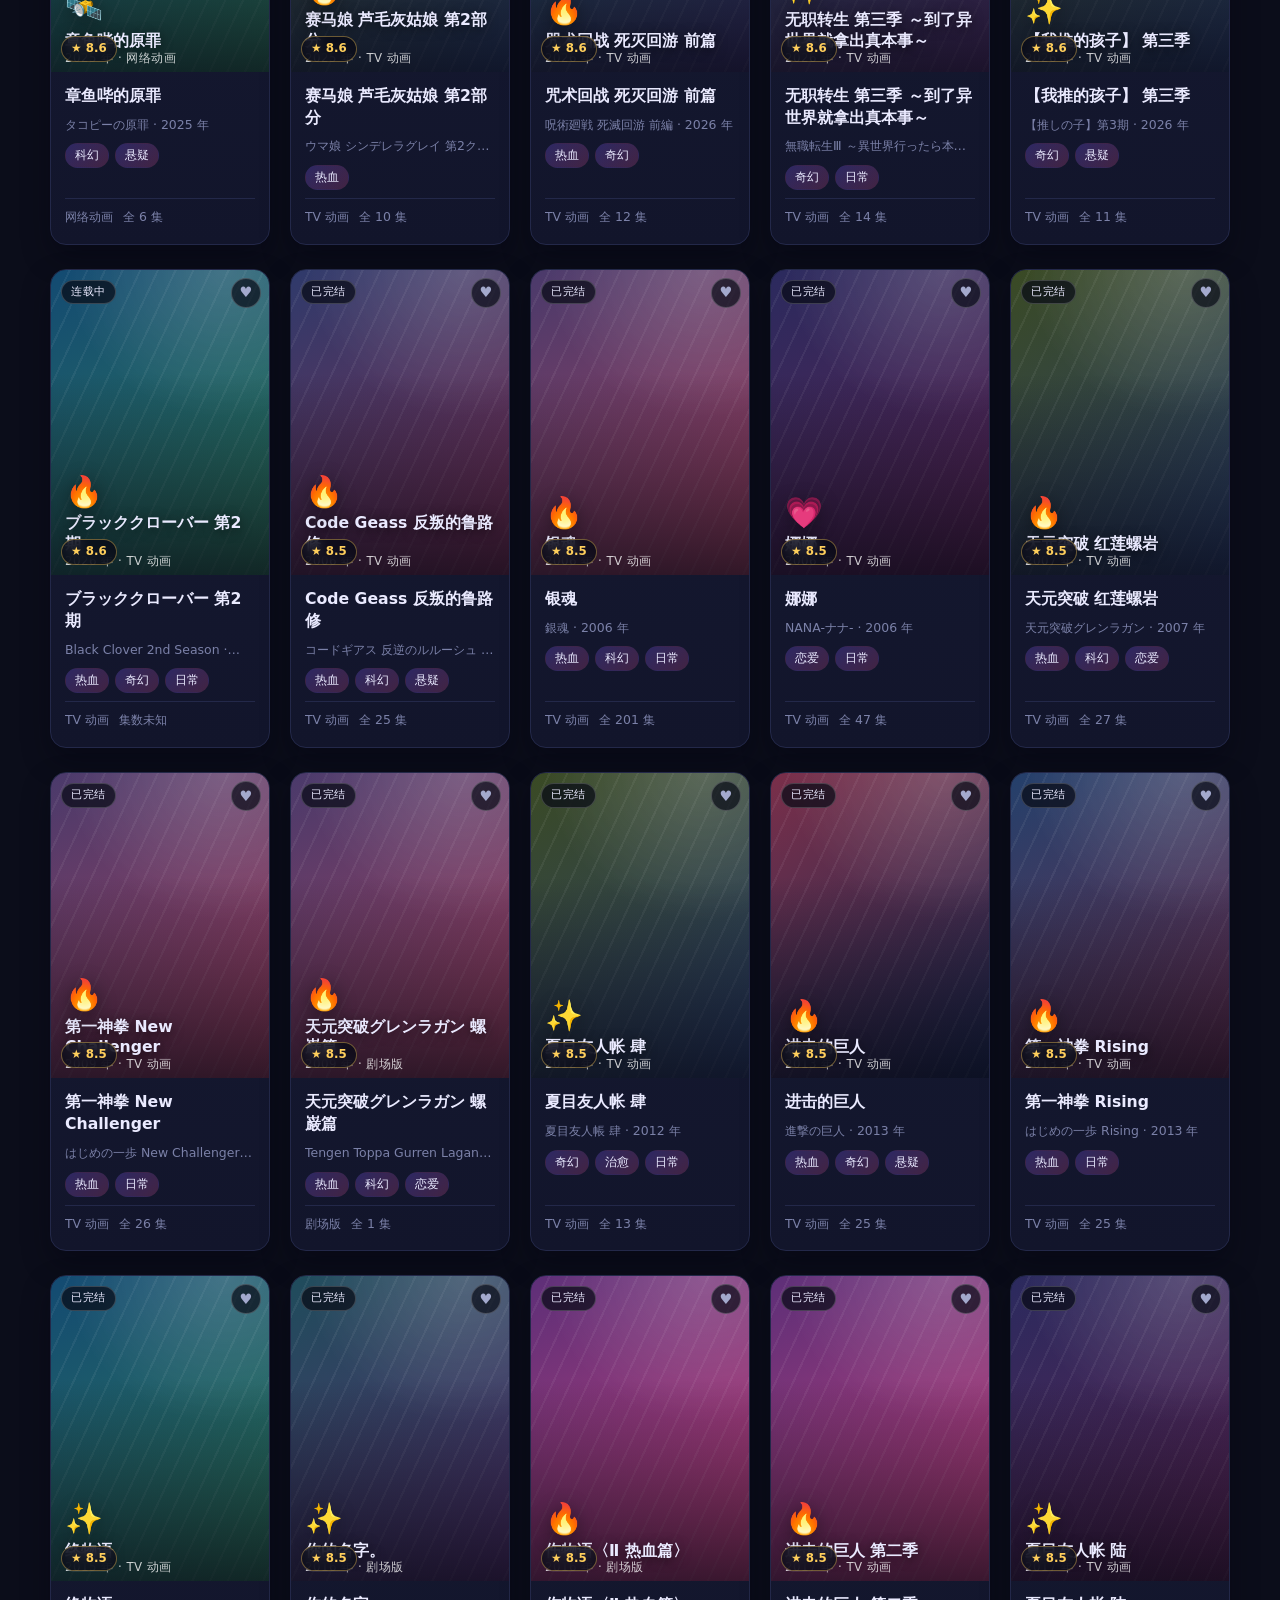
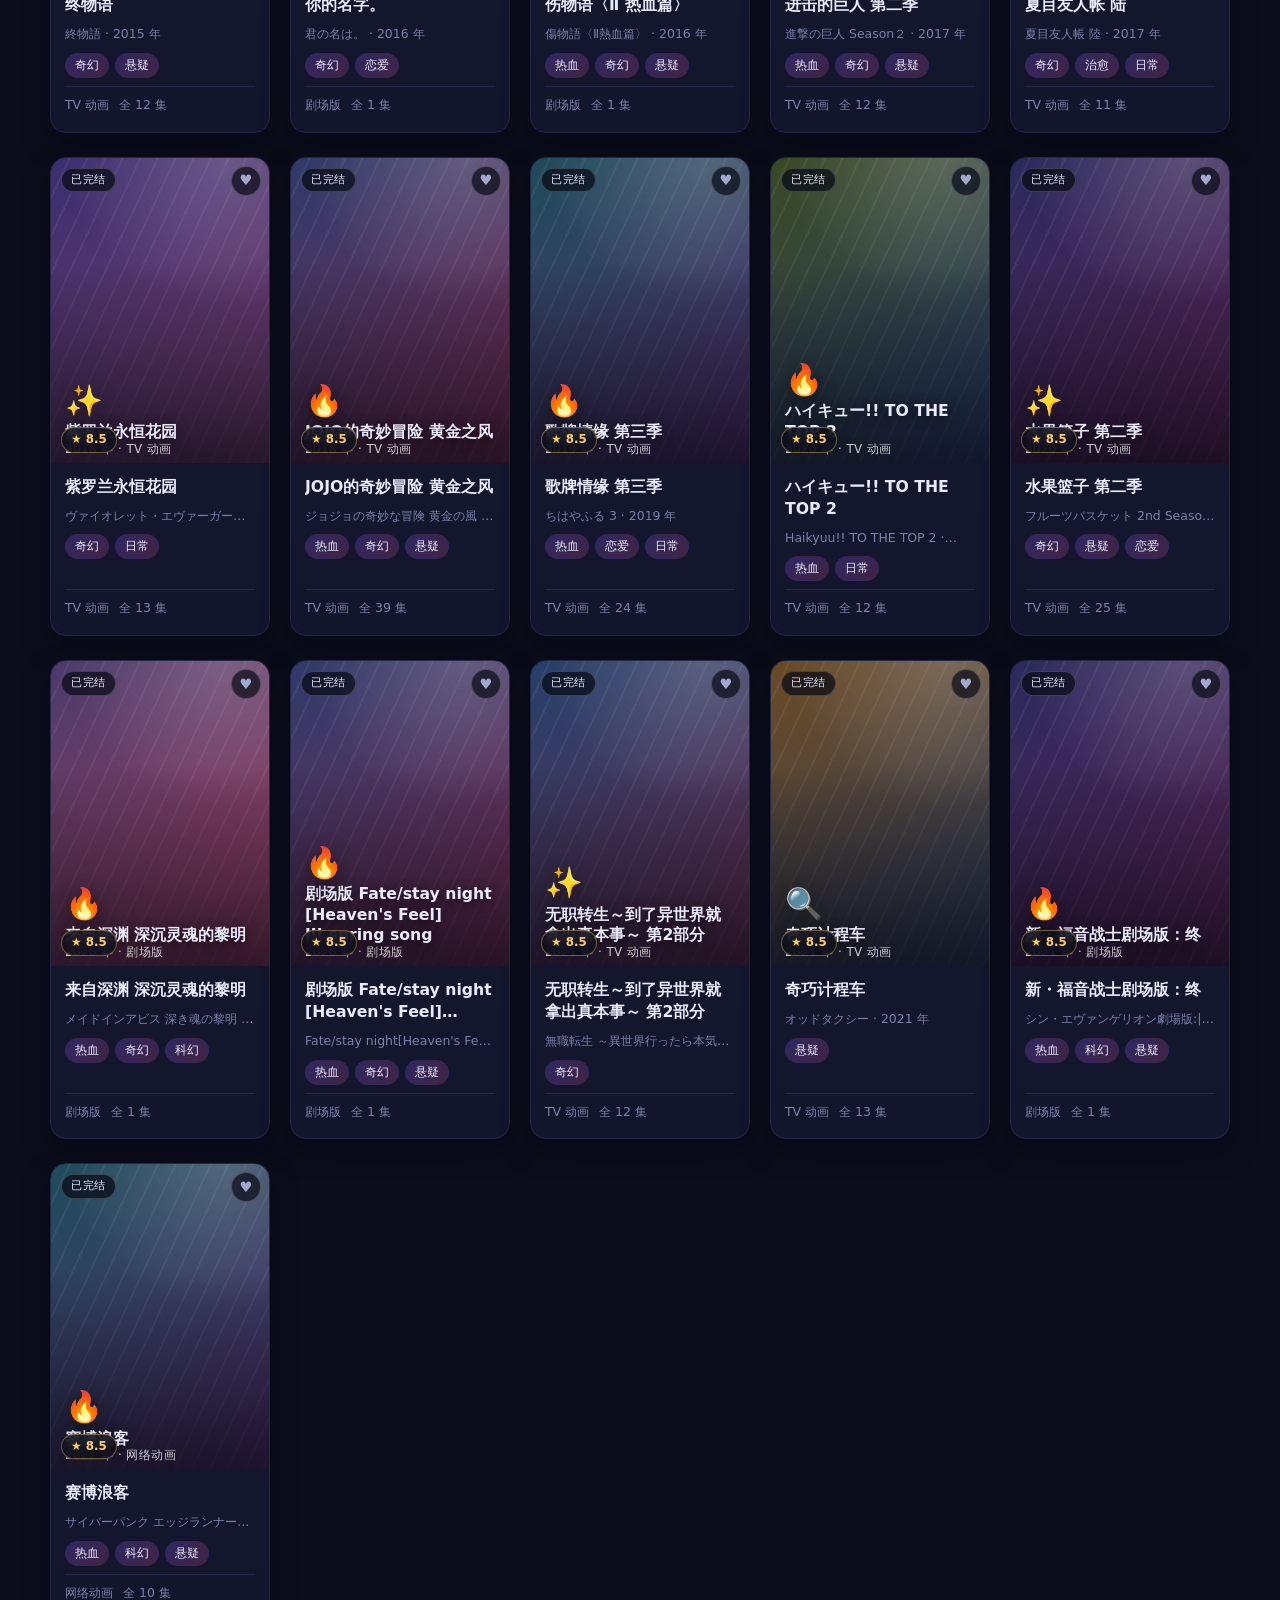
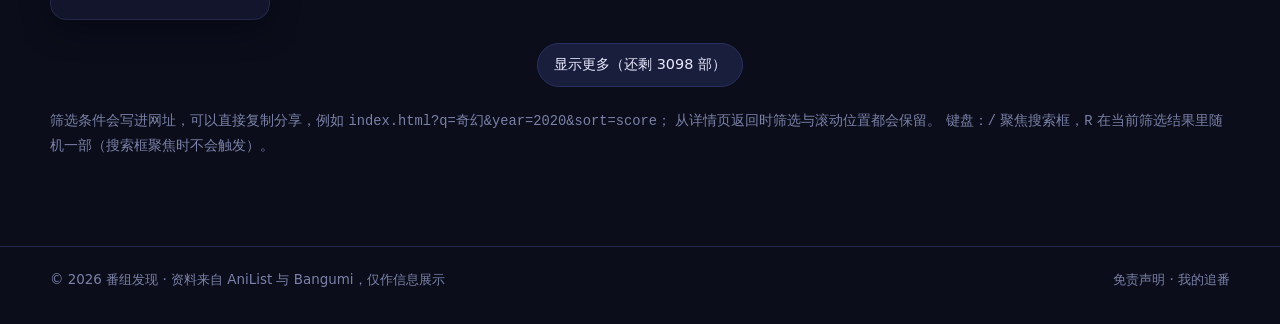
==== commit 749e27c3: "style: 站点 UI 优化（深色卡片、间距与信息层次），README 顶部加本轮变更说明 - 设计变量：圆角加大、卡片阴影、区块标题加渐变竖条，整体间距拉开 - 海报墙：分数改成封面角标，卡片底部" ====
--- a/outputs/anime-discovery/index.html
+++ b/outputs/anime-discovery/index.html
@@ -5,7 +5,7 @@
 <meta name="viewport" content="width=device-width, initial-scale=1">
 <title>番组发现 AnimeDiscovery · 动漫发现与追番记录</title>
 <meta name="description" content="纯信息展示的番剧发现站：3194 部番剧资料（2005–2026 年的 TV 动画 / 剧场版 / 网络动画）、本季热门、搜索与分类 / 年份 / 季度 / 制作公司筛选，收藏与追番进度只保存在你自己的浏览器里。资料来自 AniList 与 Bangumi，本站不提供任何在线播放。">
-<link rel="stylesheet" href="assets/css/style.css?v=20261014b">
+<link rel="stylesheet" href="assets/css/style.css?v=20261014c">
 <link rel="icon" href="data:image/svg+xml,<svg xmlns='http://www.w3.org/2000/svg' viewBox='0 0 32 32'><text y='26' font-size='26'>🌸</text></svg>">
 </head>
 <body data-page="home">
@@ -159,9 +159,9 @@
   </div>
 </footer>
 
-<script src="assets/js/data.js?v=20261014b"></script>
-<script src="assets/js/store.js?v=20261014b"></script>
-<script src="assets/js/ui.js?v=20261014b"></script>
-<script src="assets/js/home.js?v=20261014b"></script>
+<script src="assets/js/data.js?v=20261014c"></script>
+<script src="assets/js/store.js?v=20261014c"></script>
+<script src="assets/js/ui.js?v=20261014c"></script>
+<script src="assets/js/home.js?v=20261014c"></script>
 </body>
 </html>
--- a/outputs/anime-discovery/assets/css/style.css
+++ b/outputs/anime-discovery/assets/css/style.css
@@ -17,10 +17,12 @@
   --accent-2: #ff5c9d;
   --accent-3: #35d6c8;
   --warn: #ffcf5c;
-  --radius-s: 8px;
-  --radius: 14px;
-  --radius-l: 22px;
+  --radius-s: 10px;
+  --radius: 16px;
+  --radius-l: 24px;
   --shadow: 0 18px 40px rgba(4, 6, 20, 0.55);
+  --shadow-card: 0 1px 0 rgba(255, 255, 255, 0.04) inset, 0 12px 28px rgba(3, 4, 14, 0.35);
+  --surface: rgba(20, 24, 48, 0.72);
   --maxw: 1180px;
 }
 
@@ -29,7 +31,7 @@
 /* [hidden] 必须真的隐藏：.btn 等类会设置 display，会盖掉浏览器默认样式 */
 [hidden] { display: none !important; }
 
-html, body { height: 100%; }
+html { min-height: 100%; background: var(--bg); }
 
 body {
   margin: 0;
@@ -37,6 +39,8 @@
     radial-gradient(1100px 620px at 12% -12%, rgba(124, 92, 255, 0.22), transparent 62%),
     radial-gradient(900px 520px at 92% 0%, rgba(255, 92, 157, 0.14), transparent 58%),
     var(--bg);
+  background-repeat: no-repeat;   /* 页面比一屏长时渐变不平铺，避免中途出现色带 */
+  min-height: 100vh;
   color: var(--text);
   font-family: "PingFang SC", "Hiragino Sans GB", "Microsoft YaHei", "Noto Sans SC",
     system-ui, -apple-system, "Segoe UI", sans-serif;
@@ -132,7 +136,7 @@
 
 /* --------------------------------- 通用 -------------------------------- */
 
-main { padding: 26px 0 60px; }
+main { padding: 32px 0 76px; }
 
 .eyebrow {
   font-size: 0.74rem;
@@ -144,7 +148,7 @@
 
 h1, h2, h3 { line-height: 1.25; margin: 0 0 10px; }
 h1 { font-size: clamp(1.5rem, 3.4vw, 2.15rem); }
-h2 { font-size: 1.22rem; }
+h2 { font-size: 1.26rem; letter-spacing: 0.01em; }
 h3 { font-size: 1rem; }
 
 .muted { color: var(--text-dim); }
@@ -156,17 +160,29 @@
   justify-content: space-between;
   gap: 14px;
   flex-wrap: wrap;
-  margin: 34px 0 16px;
-}
-
-.section-head p { margin: 0; }
+  margin: 48px 0 18px;
+}
+
+.section-head p { margin: 4px 0 0; }
+
+/* 区块标题前的渐变短竖条，让各区块层次一眼可分 */
+.section-head h2 { display: flex; align-items: center; gap: 10px; margin: 0; }
+.section-head h2::before {
+  content: "";
+  flex: 0 0 auto;
+  width: 4px;
+  height: 1.05em;
+  border-radius: 4px;
+  background: linear-gradient(180deg, var(--accent-2), var(--accent));
+}
 .section-actions { display: flex; gap: 8px; flex-wrap: wrap; }
 
 .card {
   background: linear-gradient(180deg, var(--panel), var(--bg-soft));
   border: 1px solid var(--line-soft);
   border-radius: var(--radius);
-  padding: 18px;
+  padding: 22px;
+  box-shadow: var(--shadow-card);
 }
 
 /* --------------------------------- 按钮 -------------------------------- */
@@ -208,7 +224,8 @@
   position: relative;
   border: 1px solid var(--line-soft);
   border-radius: var(--radius-l);
-  padding: 30px clamp(18px, 3vw, 34px);
+  padding: clamp(26px, 4vw, 44px) clamp(18px, 4vw, 44px);
+  box-shadow: var(--shadow-card);
   background:
     radial-gradient(620px 260px at 88% 8%, rgba(255, 92, 157, 0.2), transparent 64%),
     radial-gradient(520px 240px at 6% 96%, rgba(53, 214, 200, 0.16), transparent 62%),
@@ -223,7 +240,7 @@
   color: transparent;
 }
 
-.hero p { max-width: 62ch; margin: 0 0 20px; color: var(--text-dim); }
+.hero p { max-width: 64ch; margin: 0 0 24px; color: var(--text-dim); }
 
 .search-row {
   display: flex;
@@ -328,20 +345,30 @@
 .select-wrap { display: flex; align-items: center; gap: 8px; font-size: 0.85rem; color: var(--text-faint); }
 
 select {
-  padding: 8px 12px;
-  border-radius: 999px;
+  padding: 9px 34px 9px 14px;
+  border-radius: 12px;
   border: 1px solid var(--line);
-  background: rgba(22, 26, 51, 0.9);
+  background-color: rgba(14, 17, 36, 0.9);
+  background-image: url("data:image/svg+xml,%3Csvg xmlns='http://www.w3.org/2000/svg' width='12' height='8' viewBox='0 0 12 8'%3E%3Cpath d='M1 1.5l5 5 5-5' fill='none' stroke='%23a3a9cd' stroke-width='1.6' stroke-linecap='round' stroke-linejoin='round'/%3E%3C/svg%3E");
+  background-repeat: no-repeat;
+  background-position: right 13px center;
+  -webkit-appearance: none;
+  appearance: none;
   cursor: pointer;
-}
+  transition: border-color 0.16s ease, box-shadow 0.16s ease;
+}
+
+select:hover { border-color: rgba(124, 92, 255, 0.6); }
+select:focus { outline: none; border-color: var(--accent); box-shadow: 0 0 0 3px rgba(124, 92, 255, 0.2); }
+select option { background: #141834; color: var(--text); }
 
 /* -------------------------------- 海报墙 -------------------------------- */
 
 .poster-grid {
   display: grid;
-  grid-template-columns: repeat(auto-fill, minmax(178px, 1fr));
-  gap: 18px;
-  margin-top: 6px;
+  grid-template-columns: repeat(auto-fill, minmax(182px, 1fr));
+  gap: 24px 20px;
+  margin-top: 8px;
 }
 
 .poster-card {
@@ -351,13 +378,14 @@
   border: 1px solid var(--line-soft);
   background: linear-gradient(180deg, var(--panel), #12152b);
   overflow: hidden;
+  box-shadow: var(--shadow-card);
   transition: transform 0.18s ease, border-color 0.18s ease, box-shadow 0.18s ease;
 }
 
 .poster-card:hover {
   transform: translateY(-4px);
   border-color: rgba(124, 92, 255, 0.6);
-  box-shadow: var(--shadow);
+  box-shadow: var(--shadow), 0 0 0 1px rgba(124, 92, 255, 0.18);
 }
 
 .poster-card .cover { position: relative; }
@@ -449,6 +477,8 @@
   border: 1px solid rgba(255, 255, 255, 0.18);
   font-size: 0.7rem;
   letter-spacing: 0.06em;
+  line-height: 1.5;   /* .cover-wrap 设了 line-height: 0，这里要显式恢复，否则标签被压扁 */
+  backdrop-filter: blur(6px);
 }
 
 .cover-fav {
@@ -470,18 +500,46 @@
 .cover-fav:hover { color: var(--accent-2); border-color: var(--accent-2); }
 .cover-fav[aria-pressed="true"] { color: var(--accent-2); border-color: var(--accent-2); background: rgba(255, 92, 157, 0.18); }
 
-.poster-body { padding: 11px 13px 14px; display: flex; flex-direction: column; gap: 8px; flex: 1; }
+/* 封面左下角的分数角标 */
+.cover-score {
+  position: absolute;
+  left: 10px;
+  bottom: 10px;
+  z-index: 3;
+  padding: 3px 9px;
+  border-radius: 999px;
+  background: rgba(8, 10, 22, 0.78);
+  border: 1px solid rgba(255, 207, 92, 0.4);
+  color: var(--warn);
+  font-size: 0.74rem;
+  font-weight: 700;
+  font-variant-numeric: tabular-nums;
+  line-height: 1.5;
+  backdrop-filter: blur(6px);
+}
+
+.poster-body { padding: 13px 14px 16px; display: flex; flex-direction: column; gap: 8px; flex: 1; }
 
 .poster-title {
-  font-weight: 600;
-  font-size: 0.97rem;
+  font-weight: 650;
+  font-size: 0.98rem;
+  line-height: 1.4;
   display: -webkit-box;
   -webkit-line-clamp: 2;
   -webkit-box-orient: vertical;
   overflow: hidden;
 }
 
-.poster-sub { font-size: 0.78rem; color: var(--text-faint); }
+.poster-sub {
+  font-size: 0.78rem;
+  color: var(--text-faint);
+  display: -webkit-box;
+  -webkit-line-clamp: 1;
+  -webkit-box-orient: vertical;
+  overflow: hidden;
+}
+
+.poster-body .meta-row { margin-top: auto; padding-top: 8px; border-top: 1px solid var(--line-soft); }
 
 .tag-row { display: flex; gap: 6px; flex-wrap: wrap; }
 
@@ -532,29 +590,70 @@
 
 .detail-hero {
   display: grid;
-  grid-template-columns: minmax(0, 268px) minmax(0, 1fr);
-  gap: 26px;
+  grid-template-columns: minmax(0, 280px) minmax(0, 1fr);
+  gap: 34px;
   align-items: start;
-  padding: 24px;
+  padding: clamp(18px, 3vw, 32px);
   border-radius: var(--radius-l);
   border: 1px solid var(--line-soft);
+  box-shadow: var(--shadow-card);
   background:
     radial-gradient(520px 260px at 6% 0%, rgba(124, 92, 255, 0.22), transparent 64%),
     linear-gradient(160deg, #171b38, #0e1128);
 }
 
-.detail-cover .cover { border-radius: var(--radius); aspect-ratio: 3 / 4.2; }
-
-.detail-info h1 { margin-bottom: 6px; }
+.detail-cover { position: sticky; top: 86px; }
+.detail-cover .cover { border-radius: var(--radius); aspect-ratio: 3 / 4.2; box-shadow: 0 22px 44px rgba(3, 4, 14, 0.55); }
+
+.detail-info { display: flex; flex-direction: column; gap: 14px; min-width: 0; }
+.detail-info > * { margin-top: 0; margin-bottom: 0; }
+.detail-info h1 { margin-bottom: -6px; font-size: clamp(1.6rem, 3.6vw, 2.35rem); }
+.detail-info .eyebrow { margin-bottom: -8px; }
+
+/* 分数 + 基础信息 */
+.fact-row { display: flex; align-items: center; gap: 12px 14px; flex-wrap: wrap; }
+
+.score-pill {
+  display: inline-flex;
+  align-items: baseline;
+  gap: 8px;
+  padding: 7px 14px;
+  border-radius: 12px;
+  border: 1px solid rgba(255, 207, 92, 0.38);
+  background: rgba(255, 207, 92, 0.1);
+}
+
+.score-pill strong { color: var(--warn); font-size: 1.25rem; font-variant-numeric: tabular-nums; }
+.score-pill span { color: var(--text-faint); font-size: 0.78rem; }
 
 .meta-line {
   display: flex;
-  gap: 8px 16px;
+  gap: 6px;
   flex-wrap: wrap;
-  color: var(--text-faint);
-  font-size: 0.86rem;
-  margin-bottom: 14px;
-}
+  color: var(--text-dim);
+  font-size: 0.82rem;
+}
+
+.meta-line span {
+  padding: 3px 10px;
+  border-radius: 999px;
+  border: 1px solid var(--line-soft);
+  background: rgba(255, 255, 255, 0.04);
+}
+
+/* 追番操作区与外部资料区：各自成块 */
+.track-panel,
+.link-panel {
+  padding: 14px 16px;
+  border-radius: var(--radius);
+  border: 1px solid var(--line-soft);
+  background: var(--surface);
+}
+
+.track-panel { display: flex; flex-direction: column; gap: 12px; }
+.track-progress .faint { margin: 6px 0 0; }
+.link-panel h3 { margin: 0; font-size: 0.95rem; }
+.link-panel > .link-row { margin-top: 8px; }
 
 .synopsis { color: var(--text-dim); margin: 0 0 16px; }
 
@@ -563,14 +662,21 @@
 .detail-columns {
   display: grid;
   grid-template-columns: minmax(0, 1.25fr) minmax(0, 1fr);
-  gap: 22px;
-  margin-top: 22px;
+  gap: 26px;
+  margin-top: 26px;
   align-items: start;
 }
 
 /* 集数列表 */
 
-.episode-list { list-style: none; margin: 0; padding: 0; display: flex; flex-direction: column; gap: 8px; }
+.episode-list {
+  list-style: none;
+  margin: 0;
+  padding: 0;
+  display: grid;
+  grid-template-columns: repeat(auto-fill, minmax(84px, 1fr));
+  gap: 8px;
+}
 
 .episode {
   display: flex;
@@ -589,8 +695,8 @@
 
 .ep-num {
   flex: 0 0 auto;
-  width: 42px;
-  height: 42px;
+  width: 34px;
+  height: 34px;
   border-radius: 10px;
   display: grid;
   place-items: center;
@@ -602,8 +708,11 @@
 .episode.watched .ep-num { background: linear-gradient(135deg, rgba(53, 214, 200, 0.5), rgba(124, 92, 255, 0.34)); }
 
 .ep-text { flex: 1; min-width: 0; }
+/* 网格里只留集号徽标 + 勾选；「第 N 集」文字保留给读屏软件 */
+.episode-list .episode { position: relative; justify-content: space-between; padding: 8px 10px; }
+.episode-list .ep-text { position: absolute; width: 1px; height: 1px; overflow: hidden; clip: rect(0 0 0 0); white-space: nowrap; }
 .ep-text strong { display: block; font-size: 0.94rem; font-weight: 600; }
-.ep-text span { display: block; font-size: 0.8rem; color: var(--text-faint); }
+.ep-text span { display: none; }
 
 .ep-check {
   flex: 0 0 auto;
@@ -662,7 +771,8 @@
 .mylist-item {
   display: flex;
   gap: 14px;
-  padding: 14px;
+  padding: 16px;
+  box-shadow: var(--shadow-card);
   border-radius: var(--radius);
   border: 1px solid var(--line-soft);
   background: linear-gradient(180deg, var(--panel), #12152b);
@@ -691,8 +801,24 @@
   margin: 22px 0 6px;
 }
 
-.stat { padding: 14px 16px; border-radius: var(--radius); border: 1px solid var(--line-soft); background: rgba(18, 21, 43, 0.7); }
-.stat strong { display: block; font-size: 1.4rem; }
+.stat {
+  padding: 16px 18px;
+  border-radius: var(--radius);
+  border: 1px solid var(--line-soft);
+  background: linear-gradient(180deg, var(--panel), #12152b);
+  box-shadow: var(--shadow-card);
+}
+
+.stat strong {
+  display: block;
+  font-size: 1.6rem;
+  line-height: 1.2;
+  font-variant-numeric: tabular-nums;
+  background: linear-gradient(120deg, #fff, #cfc3ff);
+  -webkit-background-clip: text;
+  background-clip: text;
+  color: transparent;
+}
 .stat span { font-size: 0.8rem; color: var(--text-faint); }
 
 /* 空状态 */
@@ -749,8 +875,8 @@
 .trend-strip {
   display: grid;
   grid-auto-flow: column;
-  grid-auto-columns: minmax(148px, 1fr);
-  gap: 14px;
+  grid-auto-columns: minmax(152px, 1fr);
+  gap: 16px;
   overflow-x: auto;
   padding: 4px 4px 14px;
   scroll-snap-type: x proximity;
@@ -758,7 +884,8 @@
 }
 
 .trend-card {
-  width: 148px;
+  width: 152px;
+  box-shadow: var(--shadow-card);
   border-radius: var(--radius);
   border: 1px solid var(--line-soft);
   background: linear-gradient(180deg, var(--panel), #12152b);
@@ -971,7 +1098,8 @@
 .syn-block h3 { margin: 0 0 6px; font-size: 0.92rem; }
 .syn-block .btn { margin-top: 8px; }
 
-.pv-card { margin-top: 22px; }
+.pv-card { margin-top: 26px; }
+.pv-card .pv-player { max-width: 880px; }
 
 .pv-player {
   position: relative;
@@ -1056,7 +1184,7 @@
 
 .hero-actions { display: flex; gap: 10px; flex-wrap: wrap; align-items: center; }
 
-.filter-bar { padding: 14px 16px; margin-bottom: 14px; }
+.filter-bar { padding: 18px 20px 20px; margin-bottom: 18px; }
 
 .filter-main { display: flex; gap: 10px; align-items: center; flex-wrap: wrap; }
 .filter-main .search-box { flex: 1 1 260px; max-width: 620px; }
@@ -1076,20 +1204,24 @@
 }
 
 .filter-fields {
-  display: flex;
-  flex-wrap: wrap;
-  gap: 14px 18px;
-  align-items: flex-end;
-  margin-top: 14px;
-  padding-top: 14px;
-  border-top: 1px dashed var(--line-soft);
+  display: grid;
+  /* 年份 / 季度 / 制作公司（略宽）/ 类型 / 排序 一排；chip 组各占整行 */
+  grid-template-columns: 1fr 1fr 1.5fr 1fr 1fr;
+  gap: 14px 16px;
+  align-items: end;
+  margin-top: 16px;
+  padding-top: 16px;
+  border-top: 1px solid var(--line-soft);
 }
 
 .field { display: flex; flex-direction: column; gap: 6px; min-width: 0; }
-.field-label { font-size: 0.8rem; color: var(--text-faint); }
-.field-chips { flex: 1 1 100%; }
-.field-chips .chips { gap: 7px; }
-.field select { padding: 8px 12px; min-width: 132px; }
+.field-label { font-size: 0.76rem; letter-spacing: 0.06em; color: var(--text-faint); }
+/* chip 组占满一行：标签在左、chip 在右 */
+.field-chips { grid-column: 1 / -1; flex-direction: row; align-items: flex-start; gap: 12px; }
+.field-chips .field-label { flex: 0 0 40px; padding-top: 8px; }
+.field-chips .chips { gap: 7px; flex: 1; min-width: 0; }
+.field select { width: 100%; min-width: 0; }
+.field-combo .combo { width: 100%; min-width: 0; }
 
 /* 分类 / 年份 / 季度 / 公司选项旁的命中数量 */
 .chip-count {
@@ -1106,10 +1238,10 @@
 .combo { position: relative; min-width: 230px; }
 .combo input {
   width: 100%;
-  padding: 9px 12px;
-  border-radius: 999px;
+  padding: 9px 14px;
+  border-radius: 12px;
   border: 1px solid var(--line);
-  background: rgba(22, 26, 51, 0.9);
+  background: rgba(14, 17, 36, 0.9);
   outline: none;
 }
 .combo input:focus { border-color: var(--accent); box-shadow: 0 0 0 3px rgba(124, 92, 255, 0.2); }
@@ -1161,11 +1293,13 @@
   justify-content: space-between;
   gap: 12px;
   flex-wrap: wrap;
-  margin: 4px 0 14px;
+  margin: 6px 0 18px;
+  padding: 0 2px 14px;
+  border-bottom: 1px solid var(--line-soft);
   scroll-margin-top: 84px;
 }
 .results-top { display: flex; align-items: baseline; gap: 10px; flex-wrap: wrap; }
-.results-count { font-size: 1.02rem; }
+.results-count { font-size: 1.12rem; }
 .results-meta { font-size: 0.8rem; }
 .results-filters { display: flex; align-items: center; gap: 10px; flex-wrap: wrap; }
 
@@ -1204,7 +1338,8 @@
 /* ------------------------------ 响应式 --------------------------------- */
 
 @media (max-width: 900px) {
-  .detail-hero { grid-template-columns: minmax(0, 190px) minmax(0, 1fr); gap: 18px; }
+  .filter-fields { grid-template-columns: repeat(3, minmax(0, 1fr)); }
+  .detail-hero { grid-template-columns: minmax(0, 200px) minmax(0, 1fr); gap: 22px; }
   .detail-columns { grid-template-columns: 1fr; }
   .about-grid { grid-template-columns: 1fr; }
 }
@@ -1222,25 +1357,35 @@
   .filter-toggle { display: inline-flex; }
   .filter-bar { padding: 12px 12px 14px; }
   .filter-main .search-box { max-width: none; }
-  .filter-fields { display: none; }
-  .filter-bar.is-open .filter-fields { display: flex; }
-  .filter-fields .field { width: 100%; }
-  .filter-fields .field select { width: 100%; min-width: 0; }
-  .field-combo .combo { width: 100%; min-width: 0; }
+  .filter-fields { display: none; grid-template-columns: repeat(2, minmax(0, 1fr)); gap: 12px; }
+  .filter-bar.is-open .filter-fields { display: grid; }
+  .filter-fields select { padding: 9px 26px 9px 11px; background-position: right 9px center; font-size: 0.86rem; }
+  .field-combo { grid-column: 1 / -1; }
+  .field-chips { flex-direction: column; gap: 6px; }
+  .field-chips .field-label { flex: 0 0 auto; padding-top: 0; }
   .combo-list { max-height: 240px; }
   .results-head { align-items: flex-start; gap: 8px; }
   .results-filters { width: 100%; }
   .active-chips { flex-wrap: nowrap; overflow-x: auto; max-width: 100%; padding-bottom: 4px; }
-  .poster-grid { grid-template-columns: repeat(auto-fill, minmax(140px, 1fr)); gap: 12px; }
-  .poster-body { padding: 10px; }
+  .poster-grid { grid-template-columns: repeat(2, minmax(0, 1fr)); gap: 14px 12px; }
+  .poster-body { padding: 10px 11px 12px; }
+  .poster-title { font-size: 0.92rem; }
+  .section-head { margin: 36px 0 14px; }
+  .card { padding: 16px; }
   .trend-strip { grid-auto-columns: minmax(132px, 1fr); gap: 10px; }
   .trend-card { width: 132px; }
-  .stat-row-6 { grid-template-columns: repeat(2, minmax(0, 1fr)); }
+  .stat-row-6 { grid-template-columns: repeat(3, minmax(0, 1fr)); gap: 10px; }
+  .stat-row-6 .stat { padding: 12px; }
+  .stat-row-6 .stat strong { font-size: 1.3rem; }
+  .stat-row-6 .stat span { font-size: 0.74rem; }
   .toolbar-filters { gap: 10px; }
   .toolbar-filters .select-wrap { width: 100%; justify-content: space-between; }
   .chip-row-label { width: 100%; padding-top: 0; }
-  .detail-hero { grid-template-columns: 1fr; padding: 16px; }
-  .detail-cover { max-width: 220px; }
+  .detail-hero { grid-template-columns: 1fr; padding: 16px; gap: 18px; }
+  .detail-cover { position: static; width: min(200px, 100%); justify-self: center; }
+  .detail-info h1 { text-align: left; }
+  .track-panel, .link-panel { padding: 12px; }
+  .episode-list { grid-template-columns: repeat(auto-fill, minmax(76px, 1fr)); }
   .action-row { gap: 8px; }
   .status-wrap { width: 100%; justify-content: space-between; }
   main { padding: 18px 0 48px; }
